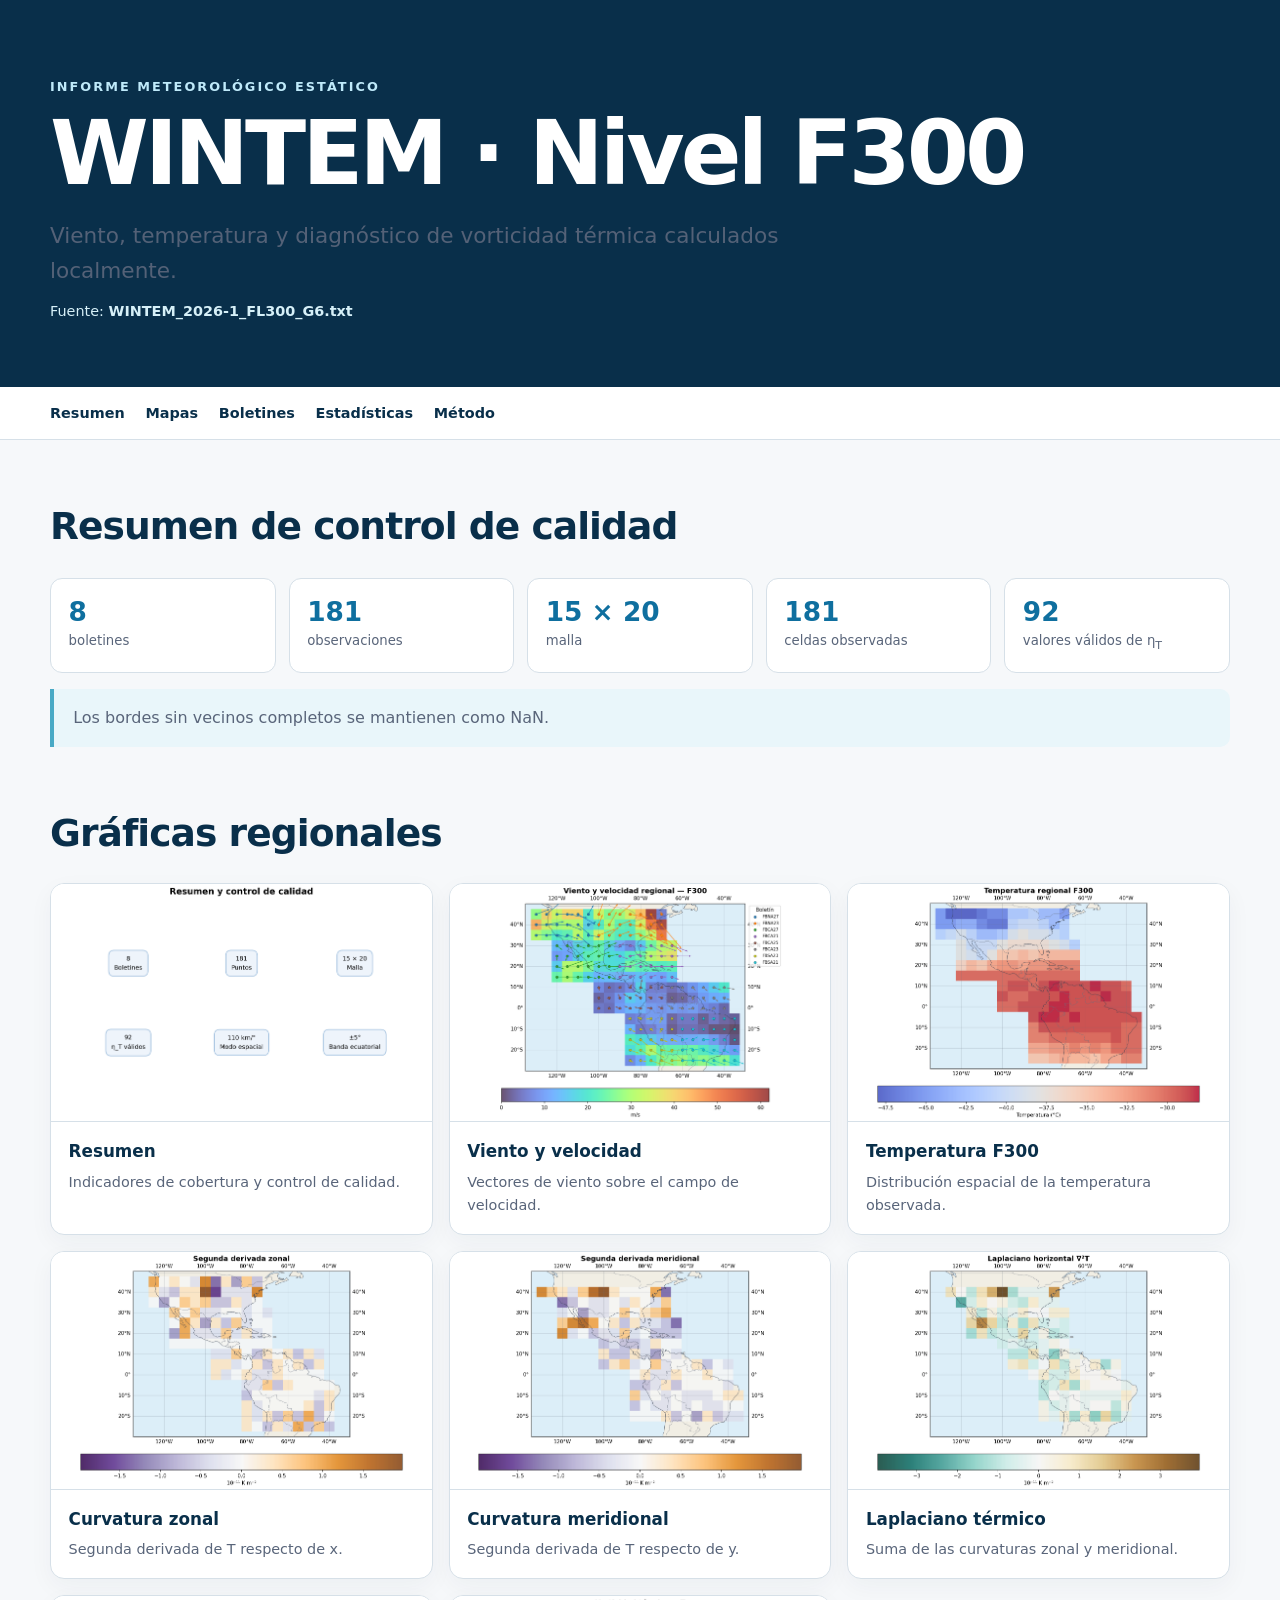
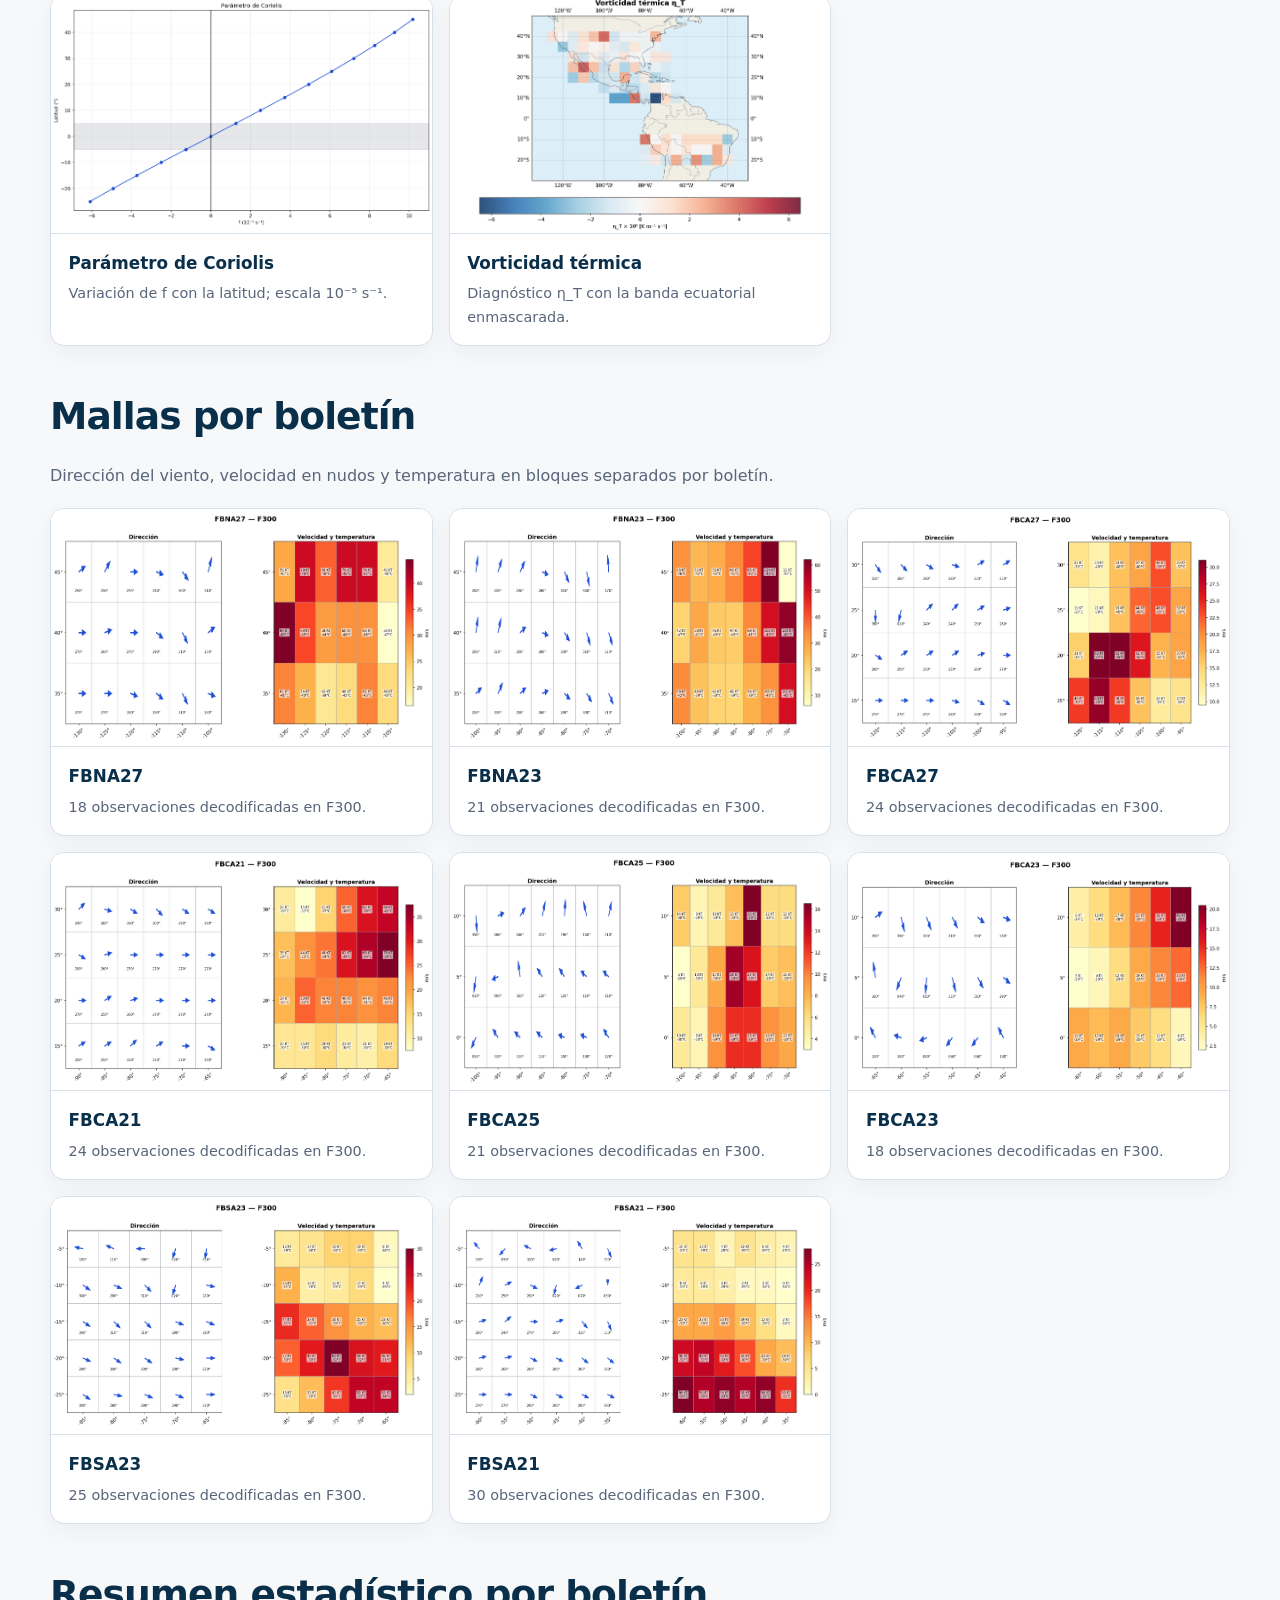
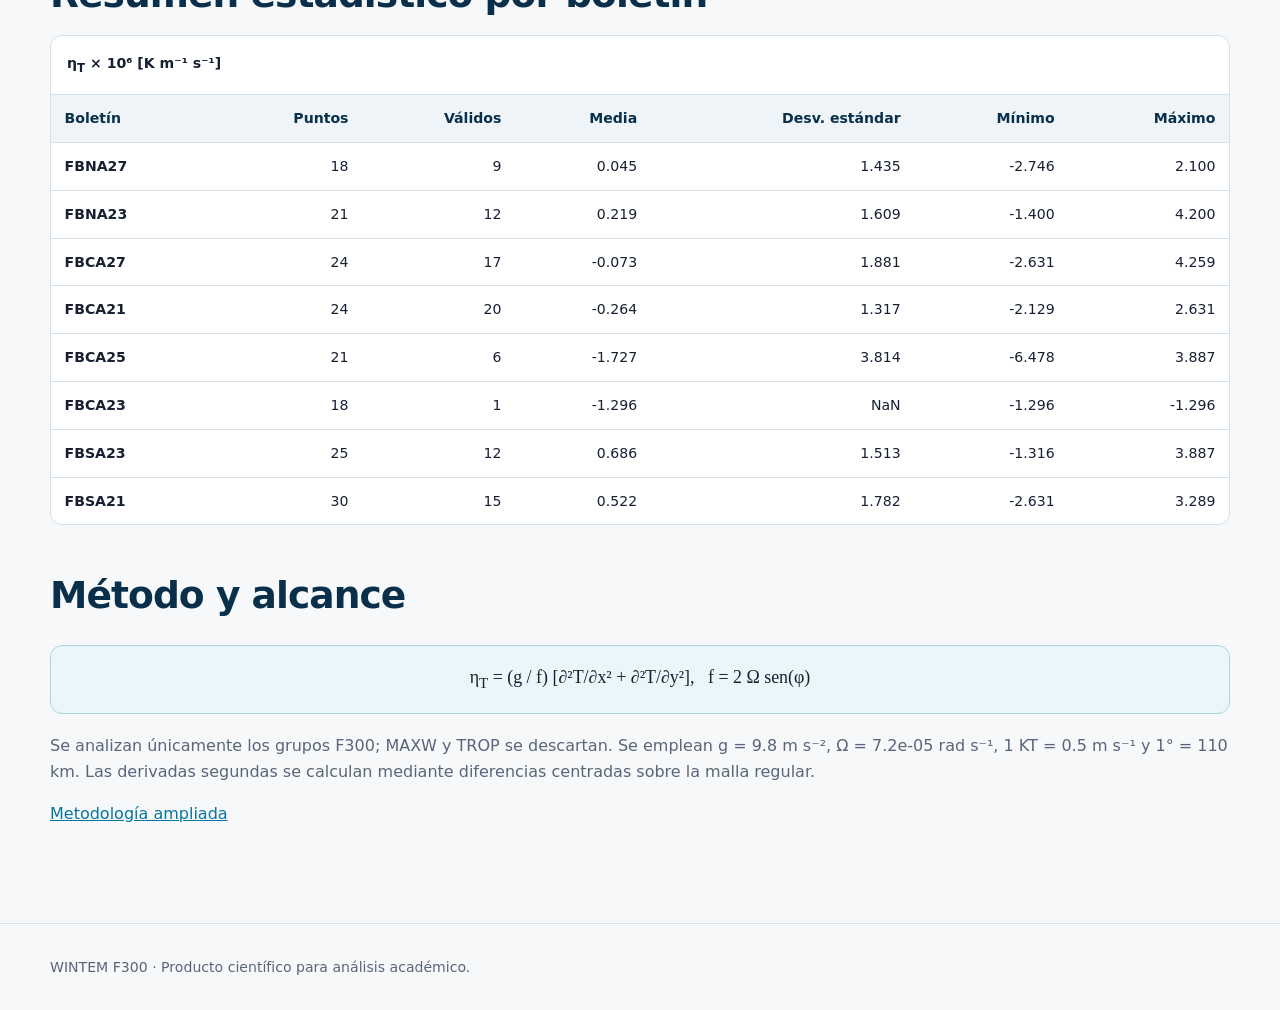
==== docs/index.html @ a00aebc2 "Update HTML structure for WINTEM F300 report" ====
<!doctype html>
<html lang="es">
<head>
  <meta charset="utf-8">
  <meta name="viewport" content="width=device-width, initial-scale=1">
  <meta name="description" content="Informe estático WINTEM F300 y vorticidad térmica.">
  <title>Informe WINTEM F300</title>
  <link rel="stylesheet" href="assets/style.css">
</head>
<body>
  <header class="hero"><div class="wrap">
    <p class="eyebrow">INFORME METEOROLÓGICO ESTÁTICO</p>
    <h1>WINTEM · Nivel F300</h1>
    <p class="lead">Viento, temperatura y diagnóstico de vorticidad térmica calculados localmente.</p>
    <p class="meta">Fuente: <strong>WINTEM_2026-1_FL300_G6.txt</strong></p>
  </div></header>

  <nav class="section-nav" aria-label="Secciones"><div class="wrap">
    <a href="#resumen">Resumen</a><a href="#productos">Mapas</a>
    <a href="#boletines">Boletines</a><a href="#estadisticas">Estadísticas</a>
    <a href="#metodo">Método</a>
  </div></nav>

  <main class="wrap">
    <section id="resumen">
      <h2>Resumen de control de calidad</h2>
      <div class="metrics">
        <article><strong>8</strong><span>boletines</span></article>
        <article><strong>181</strong><span>observaciones</span></article>
        <article><strong>15 × 20</strong><span>malla</span></article>
        <article><strong>181</strong><span>celdas observadas</span></article>
        <article><strong>92</strong><span>valores válidos de η<sub>T</sub></span></article>
      </div>
      <p class="note"> Los bordes sin
      vecinos completos se mantienen como NaN.</p>
    </section>

    

    <section id="productos">
      <h2>Gráficas regionales</h2>
      <div class="figure-grid"><article class='figure-card'><button class='image-button' type='button' data-lightbox-src='assets/figures/00_resumen.png' data-lightbox-alt='Resumen' aria-label='Ampliar Resumen'><img loading='lazy' src='assets/figures/00_resumen.png' alt='Resumen'></button><div><h3>Resumen</h3><p>Indicadores de cobertura y control de calidad.</p></div></article><article class='figure-card'><button class='image-button' type='button' data-lightbox-src='assets/figures/01_viento.png' data-lightbox-alt='Viento y velocidad' aria-label='Ampliar Viento y velocidad'><img loading='lazy' src='assets/figures/01_viento.png' alt='Viento y velocidad'></button><div><h3>Viento y velocidad</h3><p>Vectores de viento sobre el campo de velocidad.</p></div></article><article class='figure-card'><button class='image-button' type='button' data-lightbox-src='assets/figures/02_temperatura.png' data-lightbox-alt='Temperatura F300' aria-label='Ampliar Temperatura F300'><img loading='lazy' src='assets/figures/02_temperatura.png' alt='Temperatura F300'></button><div><h3>Temperatura F300</h3><p>Distribución espacial de la temperatura observada.</p></div></article><article class='figure-card'><button class='image-button' type='button' data-lightbox-src='assets/figures/03_derivada_zonal.png' data-lightbox-alt='Curvatura zonal' aria-label='Ampliar Curvatura zonal'><img loading='lazy' src='assets/figures/03_derivada_zonal.png' alt='Curvatura zonal'></button><div><h3>Curvatura zonal</h3><p>Segunda derivada de T respecto de x.</p></div></article><article class='figure-card'><button class='image-button' type='button' data-lightbox-src='assets/figures/04_derivada_meridional.png' data-lightbox-alt='Curvatura meridional' aria-label='Ampliar Curvatura meridional'><img loading='lazy' src='assets/figures/04_derivada_meridional.png' alt='Curvatura meridional'></button><div><h3>Curvatura meridional</h3><p>Segunda derivada de T respecto de y.</p></div></article><article class='figure-card'><button class='image-button' type='button' data-lightbox-src='assets/figures/05_laplaciano.png' data-lightbox-alt='Laplaciano térmico' aria-label='Ampliar Laplaciano térmico'><img loading='lazy' src='assets/figures/05_laplaciano.png' alt='Laplaciano térmico'></button><div><h3>Laplaciano térmico</h3><p>Suma de las curvaturas zonal y meridional.</p></div></article><article class='figure-card'><button class='image-button' type='button' data-lightbox-src='assets/figures/06_coriolis.png' data-lightbox-alt='Parámetro de Coriolis' aria-label='Ampliar Parámetro de Coriolis'><img loading='lazy' src='assets/figures/06_coriolis.png' alt='Parámetro de Coriolis'></button><div><h3>Parámetro de Coriolis</h3><p>Variación de f con la latitud; escala 10⁻⁵ s⁻¹.</p></div></article><article class='figure-card'><button class='image-button' type='button' data-lightbox-src='assets/figures/07_vorticidad_termica.png' data-lightbox-alt='Vorticidad térmica' aria-label='Ampliar Vorticidad térmica'><img loading='lazy' src='assets/figures/07_vorticidad_termica.png' alt='Vorticidad térmica'></button><div><h3>Vorticidad térmica</h3><p>Diagnóstico η_T con la banda ecuatorial enmascarada.</p></div></article></div>
    </section>

    <section id="boletines">
      <h2>Mallas por boletín</h2>
      <p>Dirección del viento, velocidad en nudos y temperatura en bloques separados por boletín.</p>
      <div class="figure-grid"><article class='figure-card'><button class='image-button' type='button' data-lightbox-src='assets/figures/boletin_01_fbna27.png' data-lightbox-alt='FBNA27' aria-label='Ampliar FBNA27'><img loading='lazy' src='assets/figures/boletin_01_fbna27.png' alt='FBNA27'></button><div><h3>FBNA27</h3><p>18 observaciones decodificadas en F300.</p></div></article><article class='figure-card'><button class='image-button' type='button' data-lightbox-src='assets/figures/boletin_02_fbna23.png' data-lightbox-alt='FBNA23' aria-label='Ampliar FBNA23'><img loading='lazy' src='assets/figures/boletin_02_fbna23.png' alt='FBNA23'></button><div><h3>FBNA23</h3><p>21 observaciones decodificadas en F300.</p></div></article><article class='figure-card'><button class='image-button' type='button' data-lightbox-src='assets/figures/boletin_03_fbca27.png' data-lightbox-alt='FBCA27' aria-label='Ampliar FBCA27'><img loading='lazy' src='assets/figures/boletin_03_fbca27.png' alt='FBCA27'></button><div><h3>FBCA27</h3><p>24 observaciones decodificadas en F300.</p></div></article><article class='figure-card'><button class='image-button' type='button' data-lightbox-src='assets/figures/boletin_04_fbca21.png' data-lightbox-alt='FBCA21' aria-label='Ampliar FBCA21'><img loading='lazy' src='assets/figures/boletin_04_fbca21.png' alt='FBCA21'></button><div><h3>FBCA21</h3><p>24 observaciones decodificadas en F300.</p></div></article><article class='figure-card'><button class='image-button' type='button' data-lightbox-src='assets/figures/boletin_05_fbca25.png' data-lightbox-alt='FBCA25' aria-label='Ampliar FBCA25'><img loading='lazy' src='assets/figures/boletin_05_fbca25.png' alt='FBCA25'></button><div><h3>FBCA25</h3><p>21 observaciones decodificadas en F300.</p></div></article><article class='figure-card'><button class='image-button' type='button' data-lightbox-src='assets/figures/boletin_06_fbca23.png' data-lightbox-alt='FBCA23' aria-label='Ampliar FBCA23'><img loading='lazy' src='assets/figures/boletin_06_fbca23.png' alt='FBCA23'></button><div><h3>FBCA23</h3><p>18 observaciones decodificadas en F300.</p></div></article><article class='figure-card'><button class='image-button' type='button' data-lightbox-src='assets/figures/boletin_07_fbsa23.png' data-lightbox-alt='FBSA23' aria-label='Ampliar FBSA23'><img loading='lazy' src='assets/figures/boletin_07_fbsa23.png' alt='FBSA23'></button><div><h3>FBSA23</h3><p>25 observaciones decodificadas en F300.</p></div></article><article class='figure-card'><button class='image-button' type='button' data-lightbox-src='assets/figures/boletin_08_fbsa21.png' data-lightbox-alt='FBSA21' aria-label='Ampliar FBSA21'><img loading='lazy' src='assets/figures/boletin_08_fbsa21.png' alt='FBSA21'></button><div><h3>FBSA21</h3><p>30 observaciones decodificadas en F300.</p></div></article></div>
    </section>

    <section id="estadisticas">
      <h2>Resumen estadístico por boletín</h2>
      <div class="table-wrap"><table>
        <caption>η<sub>T</sub> × 10⁶ [K m⁻¹ s⁻¹]</caption>
        <thead><tr><th>Boletín</th><th>Puntos</th><th>Válidos</th><th>Media</th><th>Desv. estándar</th><th>Mínimo</th><th>Máximo</th></tr></thead>
        <tbody><tr><th scope='row'>FBNA27</th><td>18</td><td>9</td><td>0.045</td><td>1.435</td><td>-2.746</td><td>2.100</td></tr>
<tr><th scope='row'>FBNA23</th><td>21</td><td>12</td><td>0.219</td><td>1.609</td><td>-1.400</td><td>4.200</td></tr>
<tr><th scope='row'>FBCA27</th><td>24</td><td>17</td><td>-0.073</td><td>1.881</td><td>-2.631</td><td>4.259</td></tr>
<tr><th scope='row'>FBCA21</th><td>24</td><td>20</td><td>-0.264</td><td>1.317</td><td>-2.129</td><td>2.631</td></tr>
<tr><th scope='row'>FBCA25</th><td>21</td><td>6</td><td>-1.727</td><td>3.814</td><td>-6.478</td><td>3.887</td></tr>
<tr><th scope='row'>FBCA23</th><td>18</td><td>1</td><td>-1.296</td><td>NaN</td><td>-1.296</td><td>-1.296</td></tr>
<tr><th scope='row'>FBSA23</th><td>25</td><td>12</td><td>0.686</td><td>1.513</td><td>-1.316</td><td>3.887</td></tr>
<tr><th scope='row'>FBSA21</th><td>30</td><td>15</td><td>0.522</td><td>1.782</td><td>-2.631</td><td>3.289</td></tr></tbody>
      </table></div>
    </section>

    <section id="metodo">
      <h2>Método y alcance</h2>
      <div class="formula">η<sub>T</sub> = (g / f) [∂²T/∂x² + ∂²T/∂y²], &nbsp; f = 2 Ω sen(φ)</div>
      <p>Se analizan únicamente los grupos F300; MAXW y TROP se descartan. Se emplean
      g = 9.8 m s⁻², Ω = 7.2e-05 rad s⁻¹,
      1 KT = 0.5 m s⁻¹ y 1° = 110 km. Las derivadas segundas
      se calculan mediante diferencias centradas sobre la malla regular.</p>
      <p><a href="methodology.html">Metodología ampliada</a></p>
    </section>
  </main>
  <footer><div class="wrap">WINTEM F300 · Producto científico para análisis académico. </div></footer>
  <div class="lightbox" id="image-lightbox" role="dialog" aria-modal="true" aria-label="Vista ampliada" hidden>
    <button class="lightbox-close" type="button" aria-label="Cerrar vista ampliada">×</button>
    <img src="" alt="">
  </div>
  <script src="assets/lightbox.js"></script>
</body>
</html>
---- docs/assets/style.css ----
:root {
  color-scheme: light;
  --ink: #172033;
  --muted: #59657a;
  --navy: #092f4a;
  --blue: #0f6f9f;
  --cyan: #48a9c5;
  --line: #d6e0e8;
  --paper: #f6f8fa;
  --white: #ffffff;
}
* { box-sizing: border-box; }
html { scroll-behavior: smooth; }
body {
  margin: 0;
  color: var(--ink);
  background: var(--paper);
  font-family: Inter, ui-sans-serif, system-ui, -apple-system, "Segoe UI", sans-serif;
  line-height: 1.62;
}
.wrap { width: min(1180px, calc(100% - 2.4rem)); margin-inline: auto; }
.hero {
  padding: 4.8rem 0 4rem;
  color: white;
  background: var(--navy);
}
.eyebrow { margin: 0 0 .8rem; color: #bfeafa; font-size: .8rem; font-weight: 800; letter-spacing: .16em; }
h1 { margin: 0; font-size: clamp(2.6rem, 7vw, 5.7rem); line-height: .98; letter-spacing: -.045em; }
.lead { max-width: 760px; margin: 1.3rem 0 .7rem; font-size: clamp(1.05rem, 2vw, 1.35rem); opacity: .94; }
.meta { margin: 0; color: #d6f0f8; font-size: .9rem; }
.section-nav { position: sticky; top: 0; z-index: 10; border-bottom: 1px solid var(--line); background: #ffffffee; backdrop-filter: blur(12px); }
.section-nav .wrap { display: flex; gap: 1.3rem; overflow-x: auto; }
.section-nav a { padding: .9rem 0; color: var(--navy); font-size: .9rem; font-weight: 700; text-decoration: none; white-space: nowrap; }
main { padding: 1rem 0 5rem; }
section { padding-top: 2.5rem; }
h2 { margin: 0 0 .65rem; color: var(--navy); font-size: clamp(1.65rem, 3vw, 2.35rem); letter-spacing: -.025em; }
h3 { margin: 0; color: var(--navy); font-size: 1.05rem; }
p { color: var(--muted); }
.metrics { display: grid; grid-template-columns: repeat(auto-fit, minmax(150px, 1fr)); gap: .8rem; margin-top: 1.3rem; }
.metrics article { padding: 1.1rem; border: 1px solid var(--line); border-radius: 12px; background: white; }
.metrics strong { display: block; color: var(--blue); font-size: 1.65rem; line-height: 1.15; }
.metrics span { color: var(--muted); font-size: .83rem; }
.note, .notice { padding: 1rem 1.2rem; border-left: 4px solid var(--cyan); border-radius: 0 10px 10px 0; background: #e9f6fa; }
.figure-grid { display: grid; grid-template-columns: repeat(auto-fit, minmax(min(100%, 340px), 1fr)); gap: 1rem; margin-top: 1.2rem; }
.figure-card { overflow: hidden; border: 1px solid var(--line); border-radius: 14px; background: white; box-shadow: 0 8px 25px #18354a0b; }
.image-button { display: block; width: 100%; padding: 0; border: 0; background: white; cursor: zoom-in; }
.figure-card img { display: block; width: 100%; aspect-ratio: 16 / 10; object-fit: contain; background: white; border-bottom: 1px solid var(--line); }
.figure-card div { padding: 1rem 1.1rem; }
.figure-card p { margin: .35rem 0 0; font-size: .9rem; }
.downloads { display: grid; grid-template-columns: repeat(auto-fit, minmax(270px, 1fr)); gap: .9rem; margin: 1rem 0 1.5rem; }
.downloads a { padding: 1.15rem; border: 1px solid #aad4e3; border-radius: 12px; color: var(--navy); background: #eaf7fb; text-decoration: none; }
.downloads strong, .downloads span { display: block; }
.downloads span { margin-top: .3rem; color: var(--muted); font-size: .88rem; }
.table-wrap { overflow-x: auto; border: 1px solid var(--line); border-radius: 12px; background: white; }
table { width: 100%; border-collapse: collapse; font-size: .88rem; }
caption { padding: 1rem; font-weight: 700; text-align: left; }
th, td { padding: .75rem .85rem; border-top: 1px solid var(--line); text-align: right; white-space: nowrap; }
th:first-child { text-align: left; }
thead th { color: var(--navy); background: #eef4f7; }
.formula { margin: 1.2rem 0; padding: 1.3rem; overflow-x: auto; border: 1px solid #add3e0; border-radius: 12px; background: #eaf6fa; font: 1.12rem Georgia, serif; text-align: center; }
code { padding: .1rem .3rem; border-radius: 4px; background: #e8edf1; }
a { color: #08759f; }
footer { padding: 2rem 0; border-top: 1px solid var(--line); color: var(--muted); font-size: .88rem; }
.lightbox[hidden] { display: none; }
.lightbox {
  position: fixed;
  inset: 0;
  z-index: 100;
  display: grid;
  place-items: center;
  padding: 2rem;
  background: rgb(3 12 22 / 92%);
  cursor: zoom-out;
}
.lightbox img {
  display: block;
  width: auto;
  height: auto;
  max-width: min(96vw, 1900px);
  max-height: 92vh;
  object-fit: contain;
  background: white;
  box-shadow: 0 20px 70px rgb(0 0 0 / 55%);
  cursor: default;
}
.lightbox-close {
  position: fixed;
  top: .8rem;
  right: 1rem;
  z-index: 101;
  width: 2.8rem;
  height: 2.8rem;
  border: 1px solid rgb(255 255 255 / 45%);
  border-radius: 50%;
  color: white;
  background: rgb(0 0 0 / 45%);
  font: 2rem/1 sans-serif;
  cursor: pointer;
}
body.lightbox-open { overflow: hidden; }
@media (max-width: 620px) {
  .hero { padding: 3.4rem 0 3rem; }
  .wrap { width: min(100% - 1.4rem, 1180px); }
  .section-nav .wrap { gap: 1rem; }
}
@media print {
  .section-nav { display: none; }
  .hero { padding: 2rem 0; background: var(--navy); }
  .figure-card { break-inside: avoid; box-shadow: none; }
  .lightbox { display: none !important; }
}
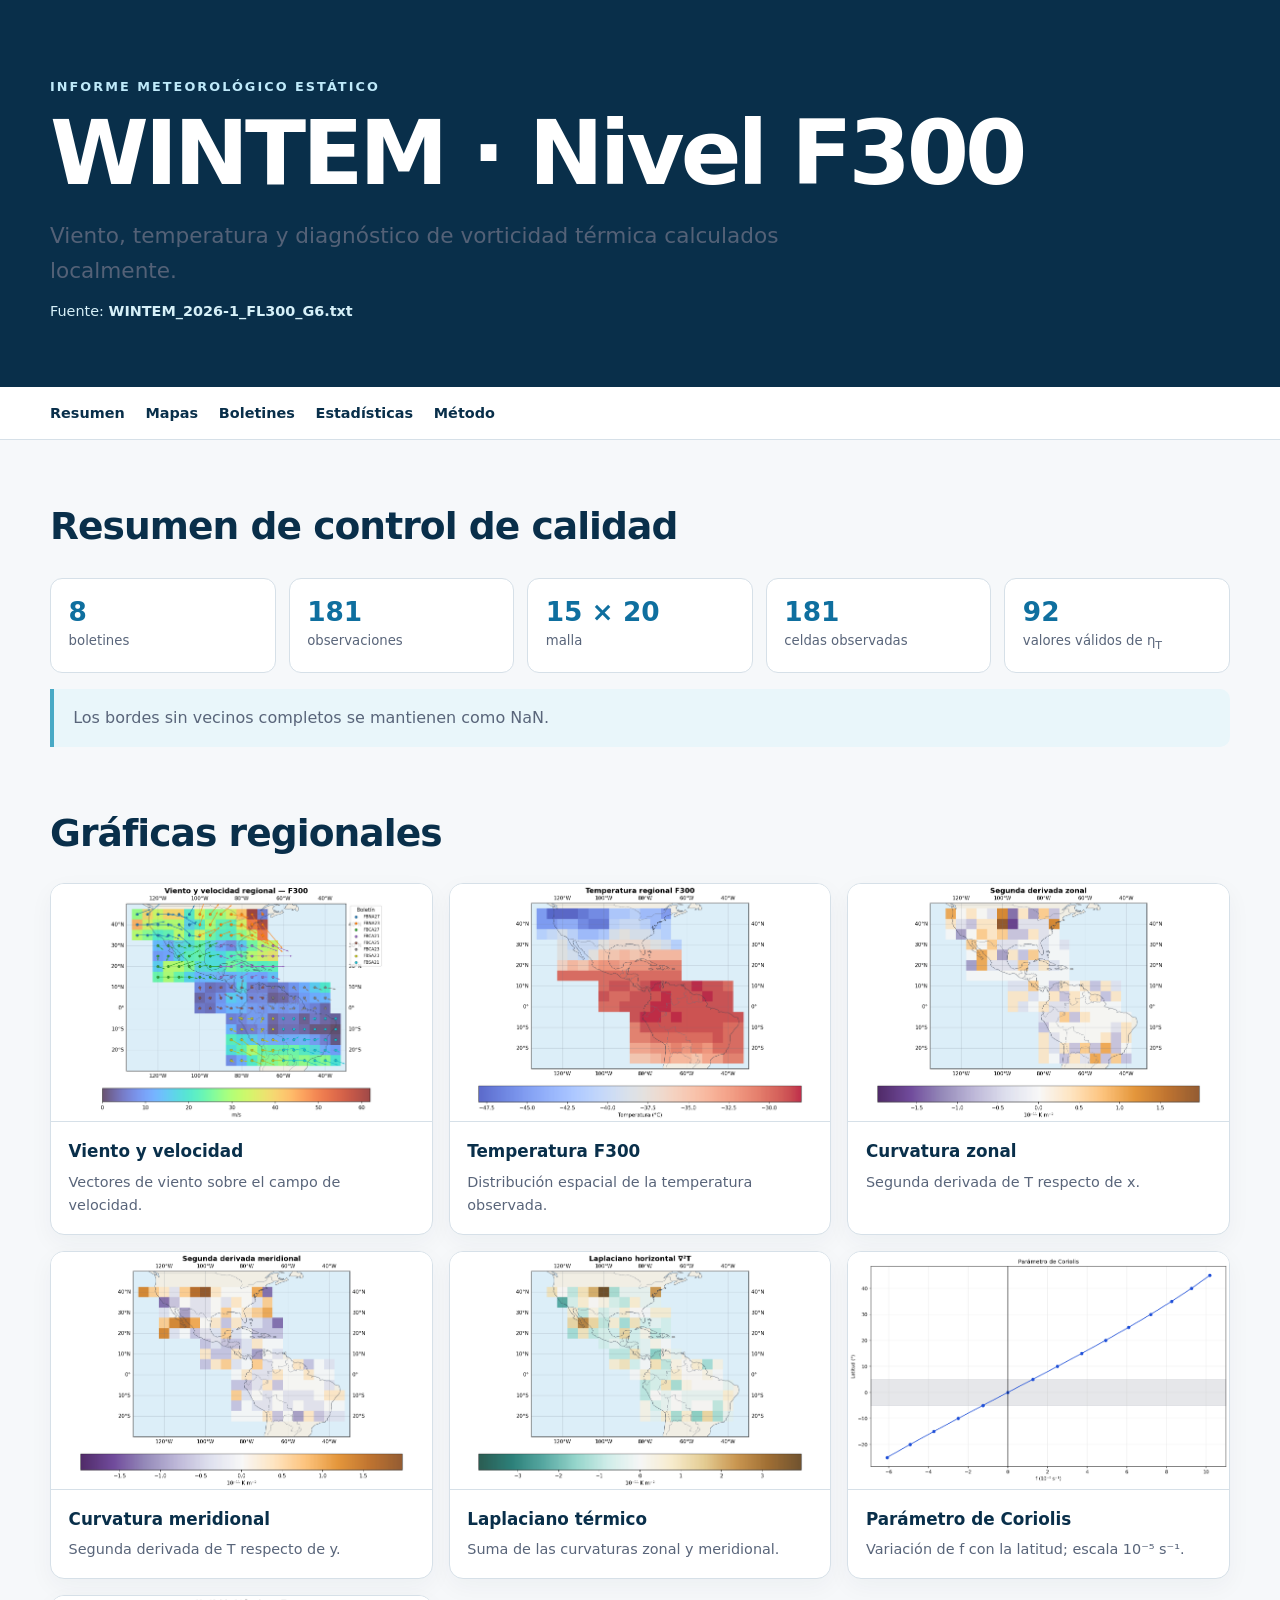
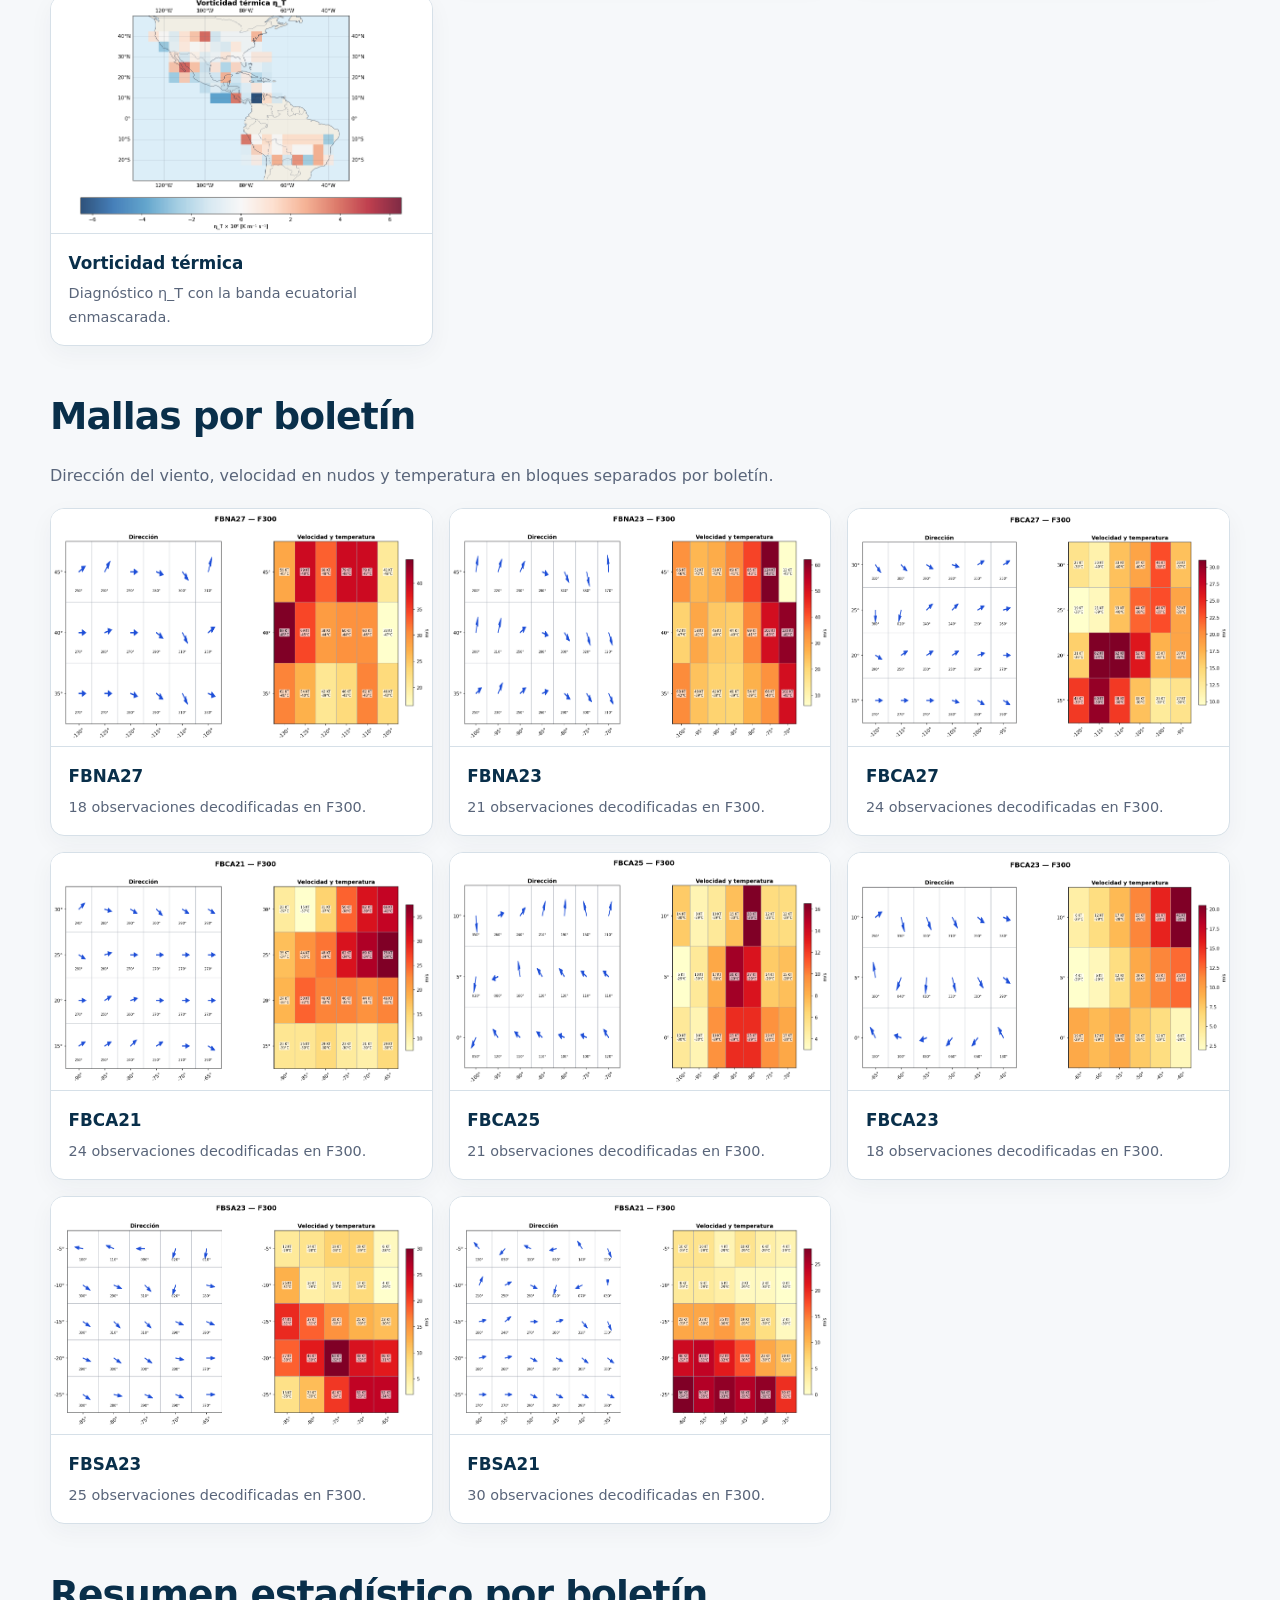
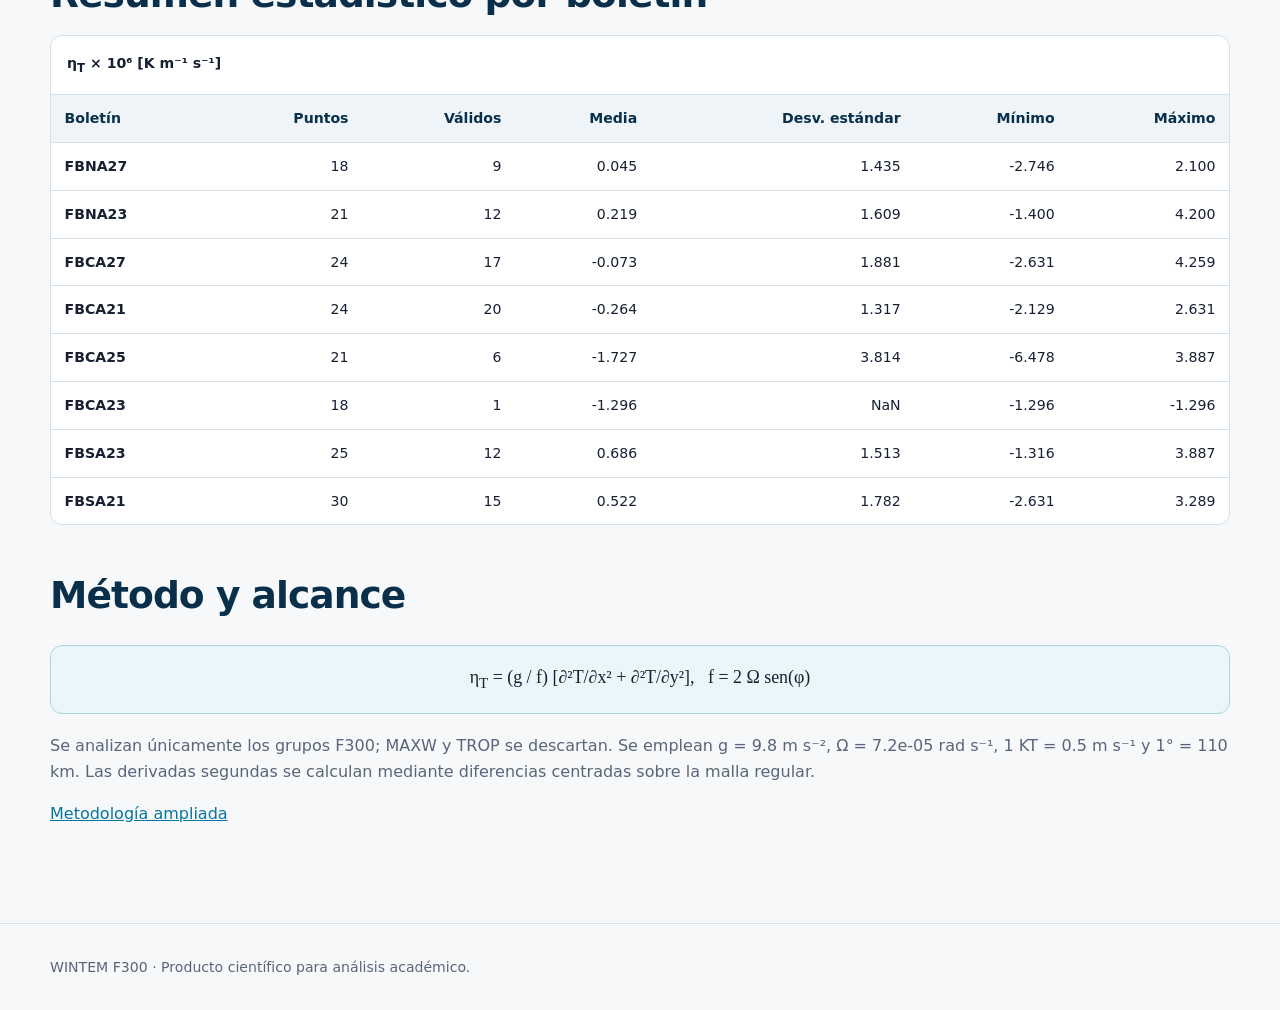
==== commit 5703d26e: "Update index.html with new content" ====
--- a/docs/index.html
+++ b/docs/index.html
@@ -39,7 +39,15 @@
 
     <section id="productos">
       <h2>Gráficas regionales</h2>
-      <div class="figure-grid"><article class='figure-card'><button class='image-button' type='button' data-lightbox-src='assets/figures/00_resumen.png' data-lightbox-alt='Resumen' aria-label='Ampliar Resumen'><img loading='lazy' src='assets/figures/00_resumen.png' alt='Resumen'></button><div><h3>Resumen</h3><p>Indicadores de cobertura y control de calidad.</p></div></article><article class='figure-card'><button class='image-button' type='button' data-lightbox-src='assets/figures/01_viento.png' data-lightbox-alt='Viento y velocidad' aria-label='Ampliar Viento y velocidad'><img loading='lazy' src='assets/figures/01_viento.png' alt='Viento y velocidad'></button><div><h3>Viento y velocidad</h3><p>Vectores de viento sobre el campo de velocidad.</p></div></article><article class='figure-card'><button class='image-button' type='button' data-lightbox-src='assets/figures/02_temperatura.png' data-lightbox-alt='Temperatura F300' aria-label='Ampliar Temperatura F300'><img loading='lazy' src='assets/figures/02_temperatura.png' alt='Temperatura F300'></button><div><h3>Temperatura F300</h3><p>Distribución espacial de la temperatura observada.</p></div></article><article class='figure-card'><button class='image-button' type='button' data-lightbox-src='assets/figures/03_derivada_zonal.png' data-lightbox-alt='Curvatura zonal' aria-label='Ampliar Curvatura zonal'><img loading='lazy' src='assets/figures/03_derivada_zonal.png' alt='Curvatura zonal'></button><div><h3>Curvatura zonal</h3><p>Segunda derivada de T respecto de x.</p></div></article><article class='figure-card'><button class='image-button' type='button' data-lightbox-src='assets/figures/04_derivada_meridional.png' data-lightbox-alt='Curvatura meridional' aria-label='Ampliar Curvatura meridional'><img loading='lazy' src='assets/figures/04_derivada_meridional.png' alt='Curvatura meridional'></button><div><h3>Curvatura meridional</h3><p>Segunda derivada de T respecto de y.</p></div></article><article class='figure-card'><button class='image-button' type='button' data-lightbox-src='assets/figures/05_laplaciano.png' data-lightbox-alt='Laplaciano térmico' aria-label='Ampliar Laplaciano térmico'><img loading='lazy' src='assets/figures/05_laplaciano.png' alt='Laplaciano térmico'></button><div><h3>Laplaciano térmico</h3><p>Suma de las curvaturas zonal y meridional.</p></div></article><article class='figure-card'><button class='image-button' type='button' data-lightbox-src='assets/figures/06_coriolis.png' data-lightbox-alt='Parámetro de Coriolis' aria-label='Ampliar Parámetro de Coriolis'><img loading='lazy' src='assets/figures/06_coriolis.png' alt='Parámetro de Coriolis'></button><div><h3>Parámetro de Coriolis</h3><p>Variación de f con la latitud; escala 10⁻⁵ s⁻¹.</p></div></article><article class='figure-card'><button class='image-button' type='button' data-lightbox-src='assets/figures/07_vorticidad_termica.png' data-lightbox-alt='Vorticidad térmica' aria-label='Ampliar Vorticidad térmica'><img loading='lazy' src='assets/figures/07_vorticidad_termica.png' alt='Vorticidad térmica'></button><div><h3>Vorticidad térmica</h3><p>Diagnóstico η_T con la banda ecuatorial enmascarada.</p></div></article></div>
+      <div class="figure-grid">
+        <article class='figure-card'>
+            <button class='image-button' type='button' data-lightbox-src='assets/figures/01_viento.png' data-lightbox-alt='Viento y velocidad' aria-label='Ampliar Viento y velocidad'>
+              <img loading='lazy' src='assets/figures/01_viento.png' alt='Viento y velocidad'>
+            </button>
+            <div>
+              <h3>Viento y velocidad</h3>
+              <p>Vectores de viento sobre el campo de velocidad.</p>
+            </div></article><article class='figure-card'><button class='image-button' type='button' data-lightbox-src='assets/figures/02_temperatura.png' data-lightbox-alt='Temperatura F300' aria-label='Ampliar Temperatura F300'><img loading='lazy' src='assets/figures/02_temperatura.png' alt='Temperatura F300'></button><div><h3>Temperatura F300</h3><p>Distribución espacial de la temperatura observada.</p></div></article><article class='figure-card'><button class='image-button' type='button' data-lightbox-src='assets/figures/03_derivada_zonal.png' data-lightbox-alt='Curvatura zonal' aria-label='Ampliar Curvatura zonal'><img loading='lazy' src='assets/figures/03_derivada_zonal.png' alt='Curvatura zonal'></button><div><h3>Curvatura zonal</h3><p>Segunda derivada de T respecto de x.</p></div></article><article class='figure-card'><button class='image-button' type='button' data-lightbox-src='assets/figures/04_derivada_meridional.png' data-lightbox-alt='Curvatura meridional' aria-label='Ampliar Curvatura meridional'><img loading='lazy' src='assets/figures/04_derivada_meridional.png' alt='Curvatura meridional'></button><div><h3>Curvatura meridional</h3><p>Segunda derivada de T respecto de y.</p></div></article><article class='figure-card'><button class='image-button' type='button' data-lightbox-src='assets/figures/05_laplaciano.png' data-lightbox-alt='Laplaciano térmico' aria-label='Ampliar Laplaciano térmico'><img loading='lazy' src='assets/figures/05_laplaciano.png' alt='Laplaciano térmico'></button><div><h3>Laplaciano térmico</h3><p>Suma de las curvaturas zonal y meridional.</p></div></article><article class='figure-card'><button class='image-button' type='button' data-lightbox-src='assets/figures/06_coriolis.png' data-lightbox-alt='Parámetro de Coriolis' aria-label='Ampliar Parámetro de Coriolis'><img loading='lazy' src='assets/figures/06_coriolis.png' alt='Parámetro de Coriolis'></button><div><h3>Parámetro de Coriolis</h3><p>Variación de f con la latitud; escala 10⁻⁵ s⁻¹.</p></div></article><article class='figure-card'><button class='image-button' type='button' data-lightbox-src='assets/figures/07_vorticidad_termica.png' data-lightbox-alt='Vorticidad térmica' aria-label='Ampliar Vorticidad térmica'><img loading='lazy' src='assets/figures/07_vorticidad_termica.png' alt='Vorticidad térmica'></button><div><h3>Vorticidad térmica</h3><p>Diagnóstico η_T con la banda ecuatorial enmascarada.</p></div></article></div>
     </section>
 
     <section id="boletines">
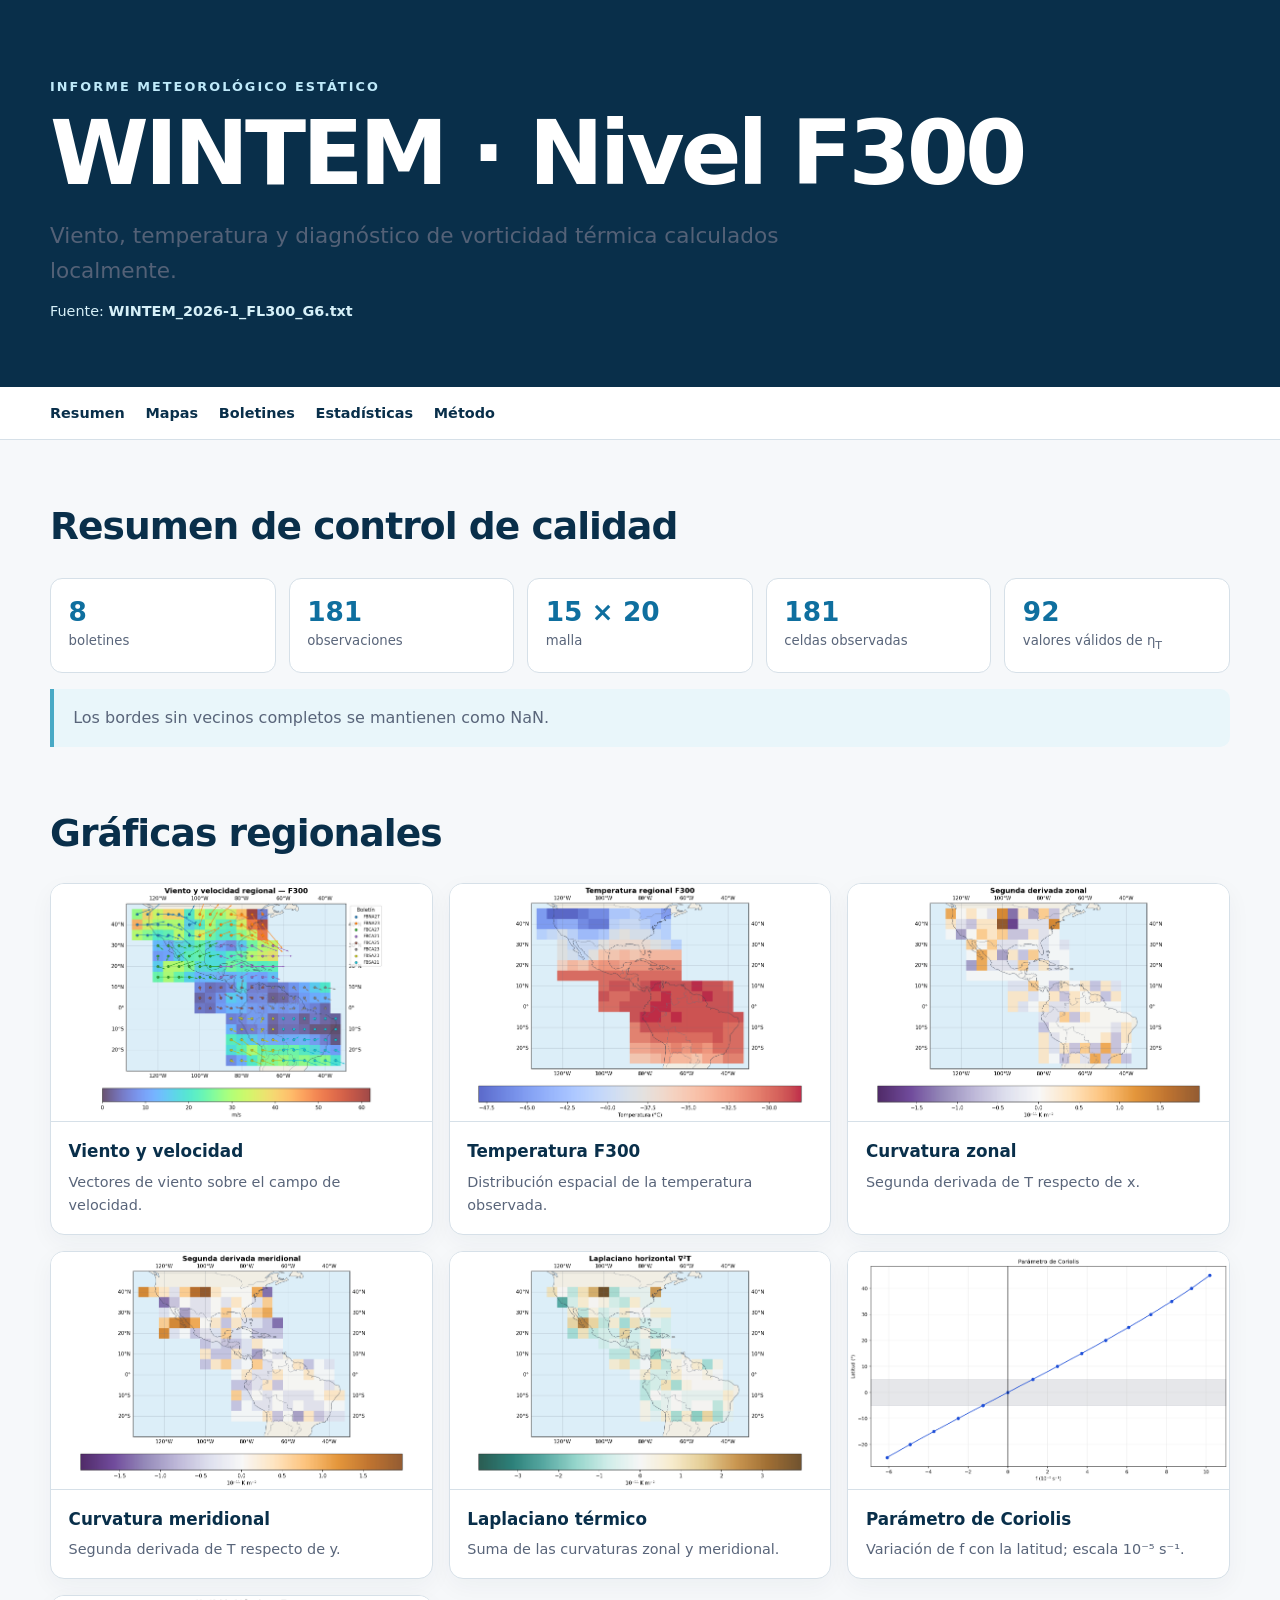
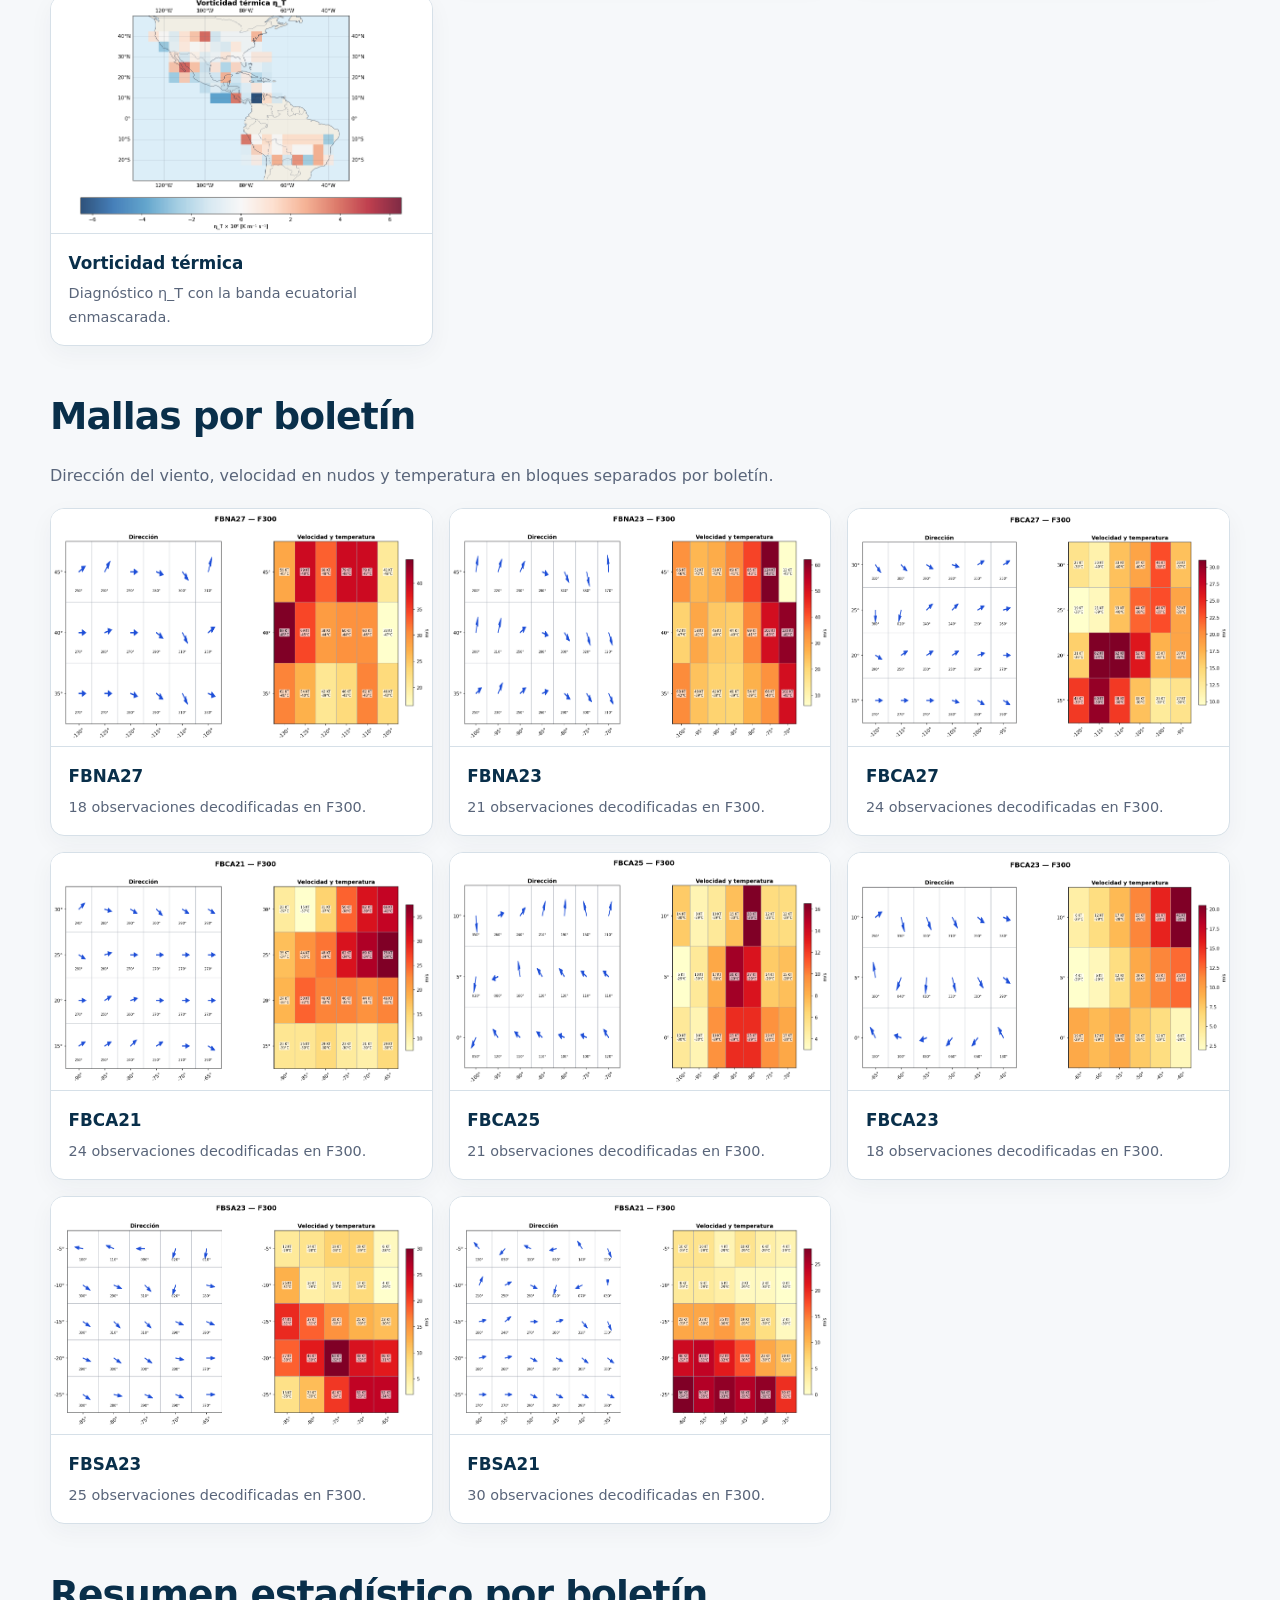
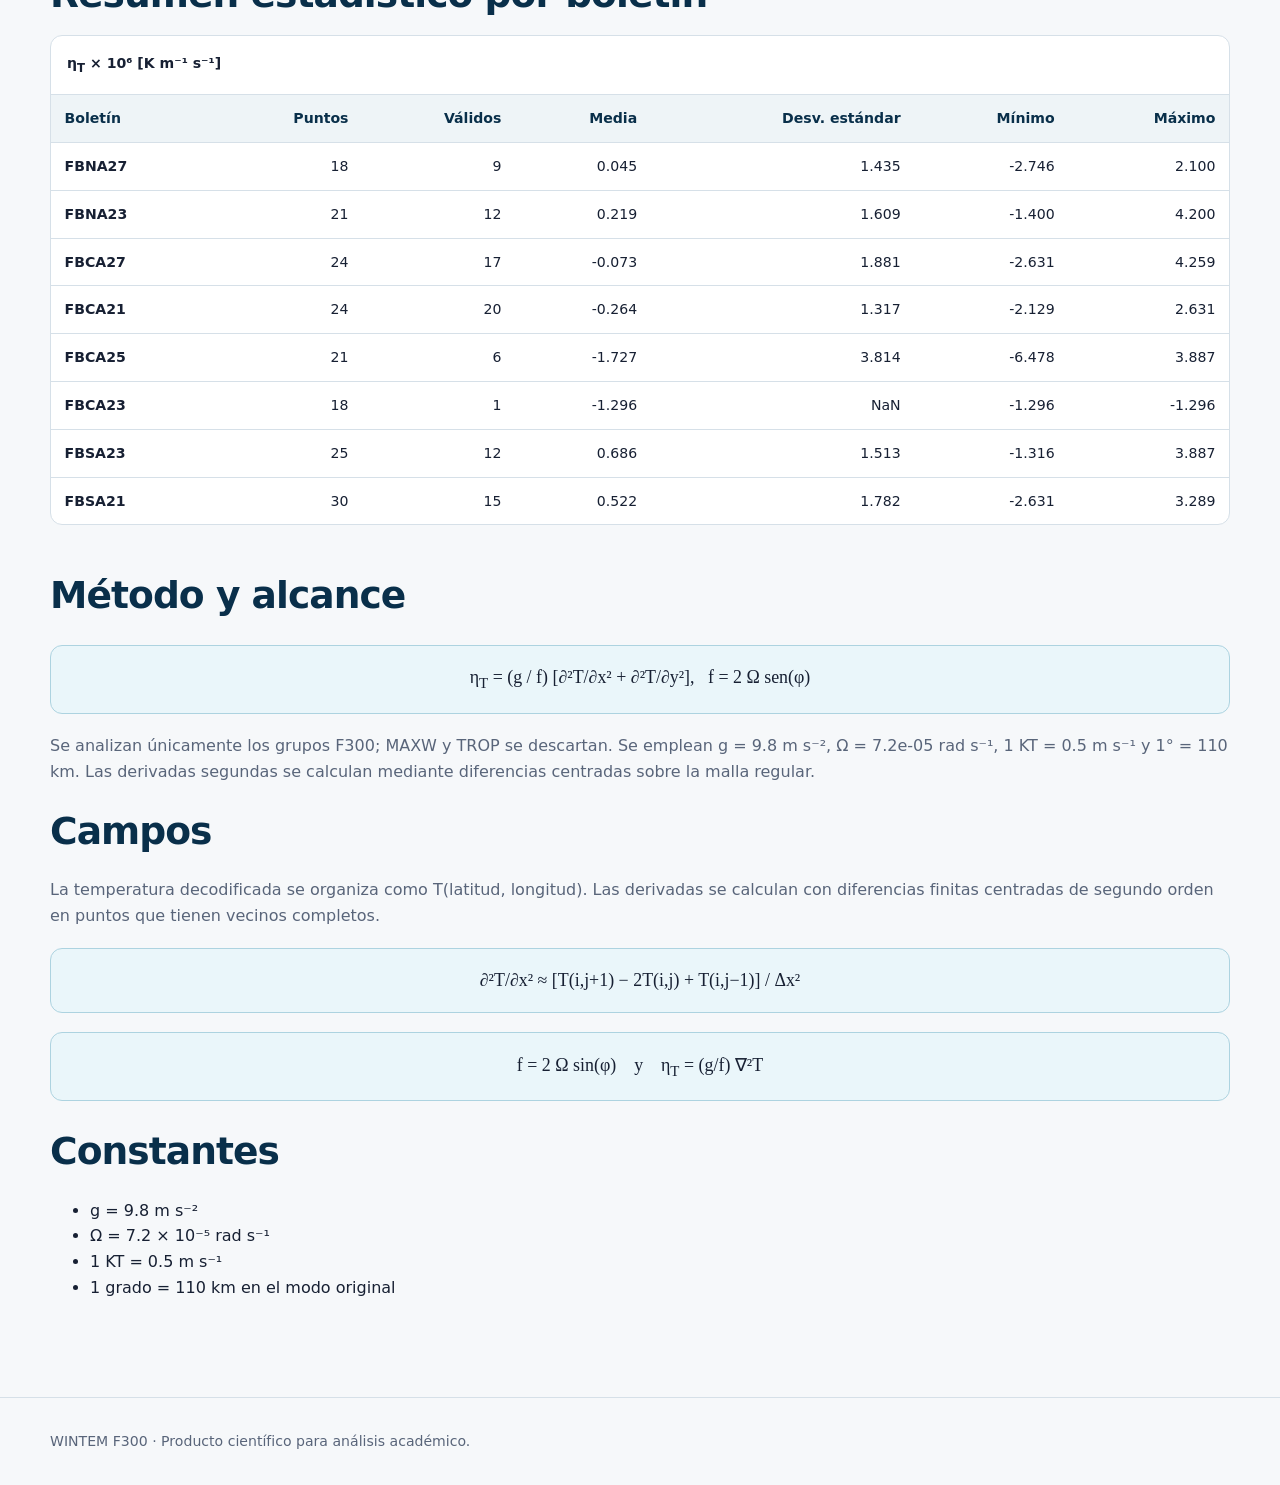
==== commit f2f732ce: "Revise index.html for WINTEM F300 report Updated the HTML structure and content for the WINTEM F300 " ====
--- a/docs/index.html
+++ b/docs/index.html
@@ -79,7 +79,11 @@
       g = 9.8 m s⁻², Ω = 7.2e-05 rad s⁻¹,
       1 KT = 0.5 m s⁻¹ y 1° = 110 km. Las derivadas segundas
       se calculan mediante diferencias centradas sobre la malla regular.</p>
-      <p><a href="methodology.html">Metodología ampliada</a></p>
+      <h2>Campos</h2>
+      <p>La temperatura decodificada se organiza como T(latitud, longitud). Las derivadas se calculan con diferencias finitas centradas de segundo orden en puntos que tienen vecinos completos.</p>
+      <div class="formula">∂²T/∂x² ≈ [T(i,j+1) − 2T(i,j) + T(i,j−1)] / Δx²</div>
+      <div class="formula">f = 2 Ω sin(φ) &nbsp;&nbsp; y &nbsp;&nbsp; η<sub>T</sub> = (g/f) ∇²T</div>
+      <h2>Constantes</h2><ul><li>g = 9.8 m s⁻²</li><li>Ω = 7.2 × 10⁻⁵ rad s⁻¹</li><li>1 KT = 0.5 m s⁻¹</li><li>1 grado = 110 km en el modo original</li></ul>
     </section>
   </main>
   <footer><div class="wrap">WINTEM F300 · Producto científico para análisis académico. </div></footer>
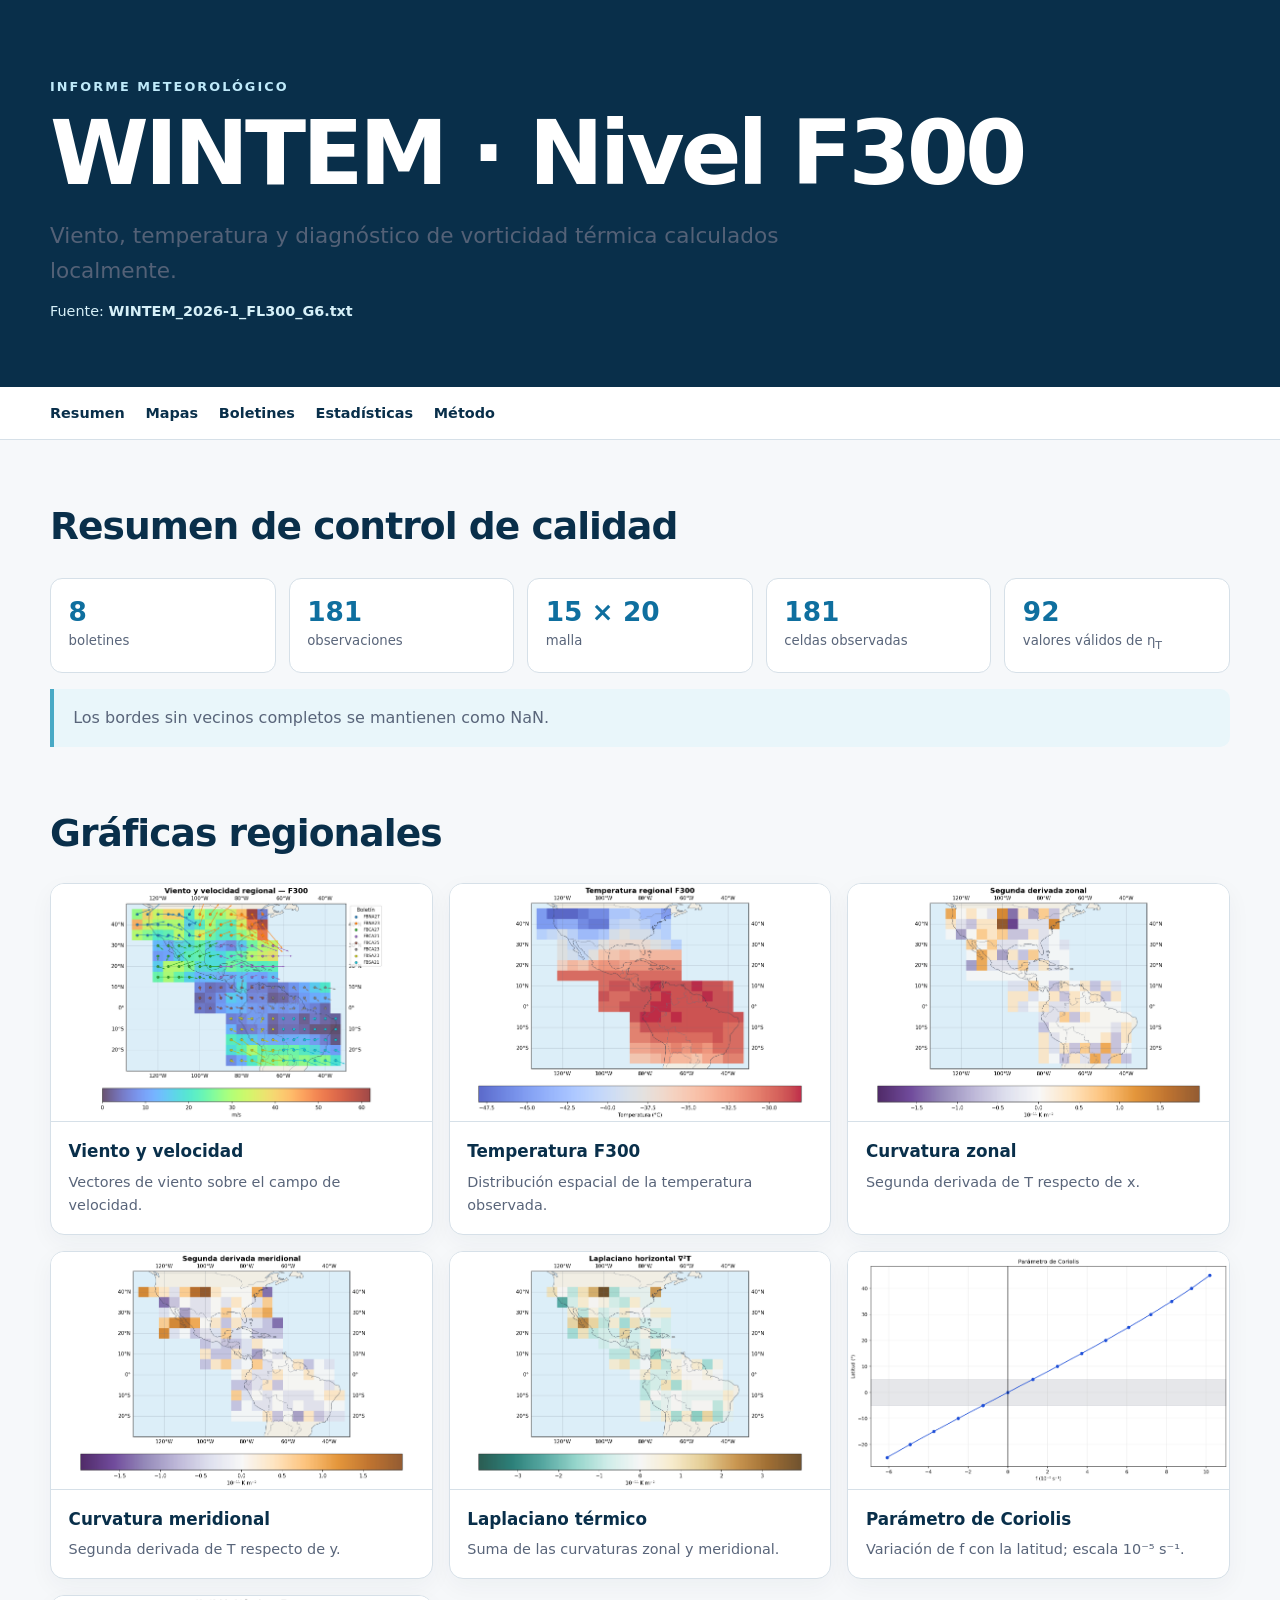
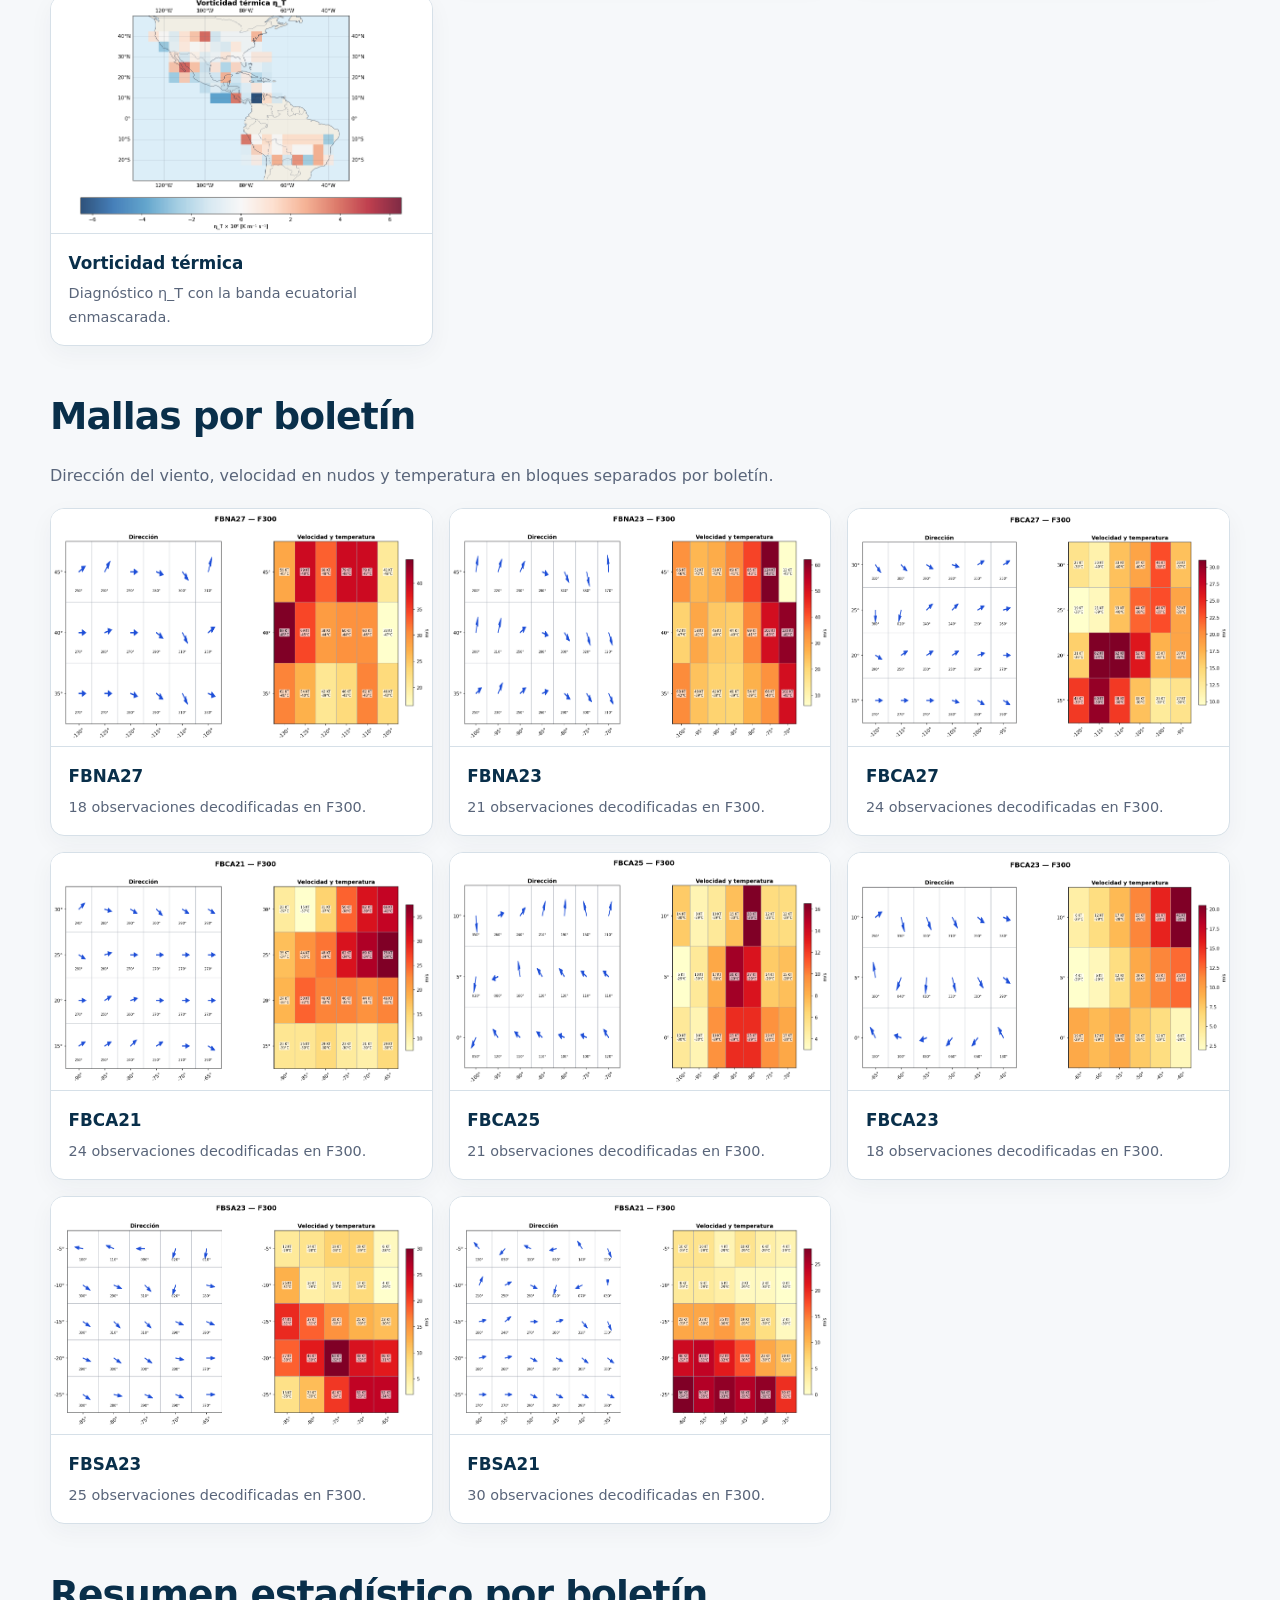
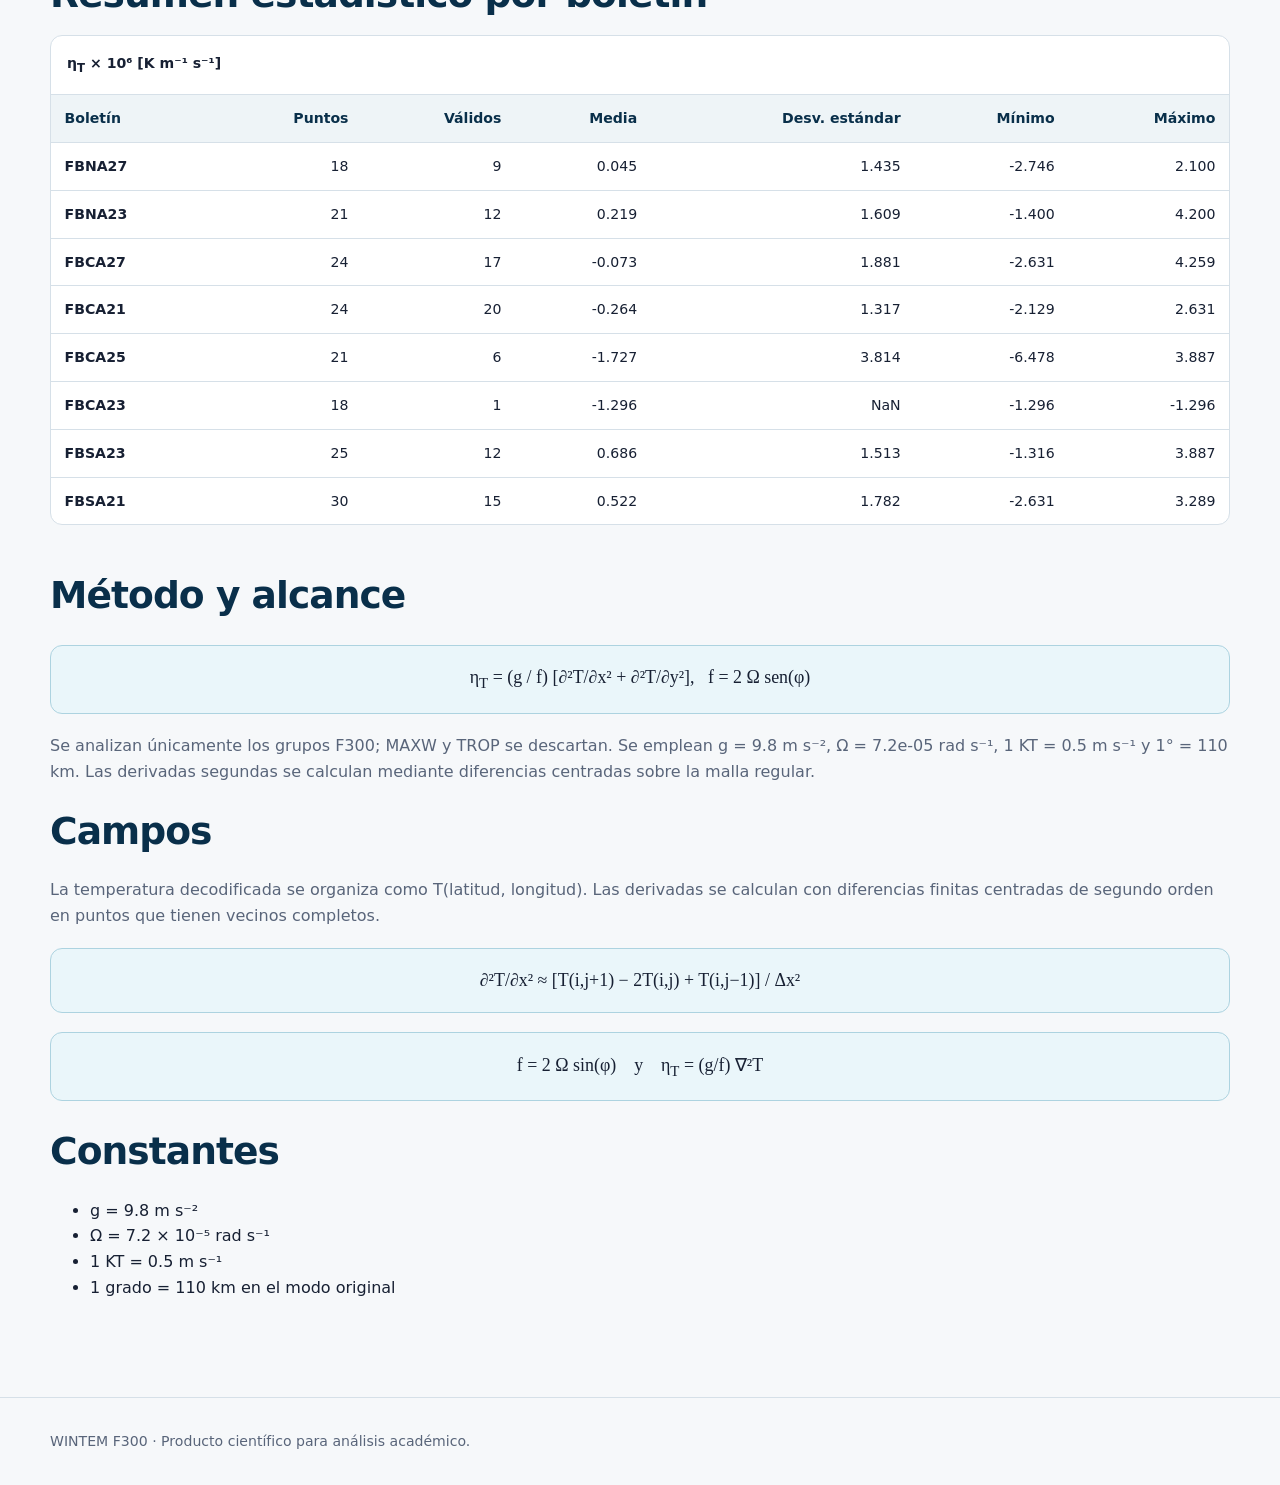
==== commit bbb5a2da: "Update index.html" ====
--- a/docs/index.html
+++ b/docs/index.html
@@ -3,13 +3,13 @@
 <head>
   <meta charset="utf-8">
   <meta name="viewport" content="width=device-width, initial-scale=1">
-  <meta name="description" content="Informe estático WINTEM F300 y vorticidad térmica.">
+  <meta name="description" content="Informe WINTEM F300 y vorticidad térmica.">
   <title>Informe WINTEM F300</title>
   <link rel="stylesheet" href="assets/style.css">
 </head>
 <body>
   <header class="hero"><div class="wrap">
-    <p class="eyebrow">INFORME METEOROLÓGICO ESTÁTICO</p>
+    <p class="eyebrow">INFORME METEOROLÓGICO</p>
     <h1>WINTEM · Nivel F300</h1>
     <p class="lead">Viento, temperatura y diagnóstico de vorticidad térmica calculados localmente.</p>
     <p class="meta">Fuente: <strong>WINTEM_2026-1_FL300_G6.txt</strong></p>
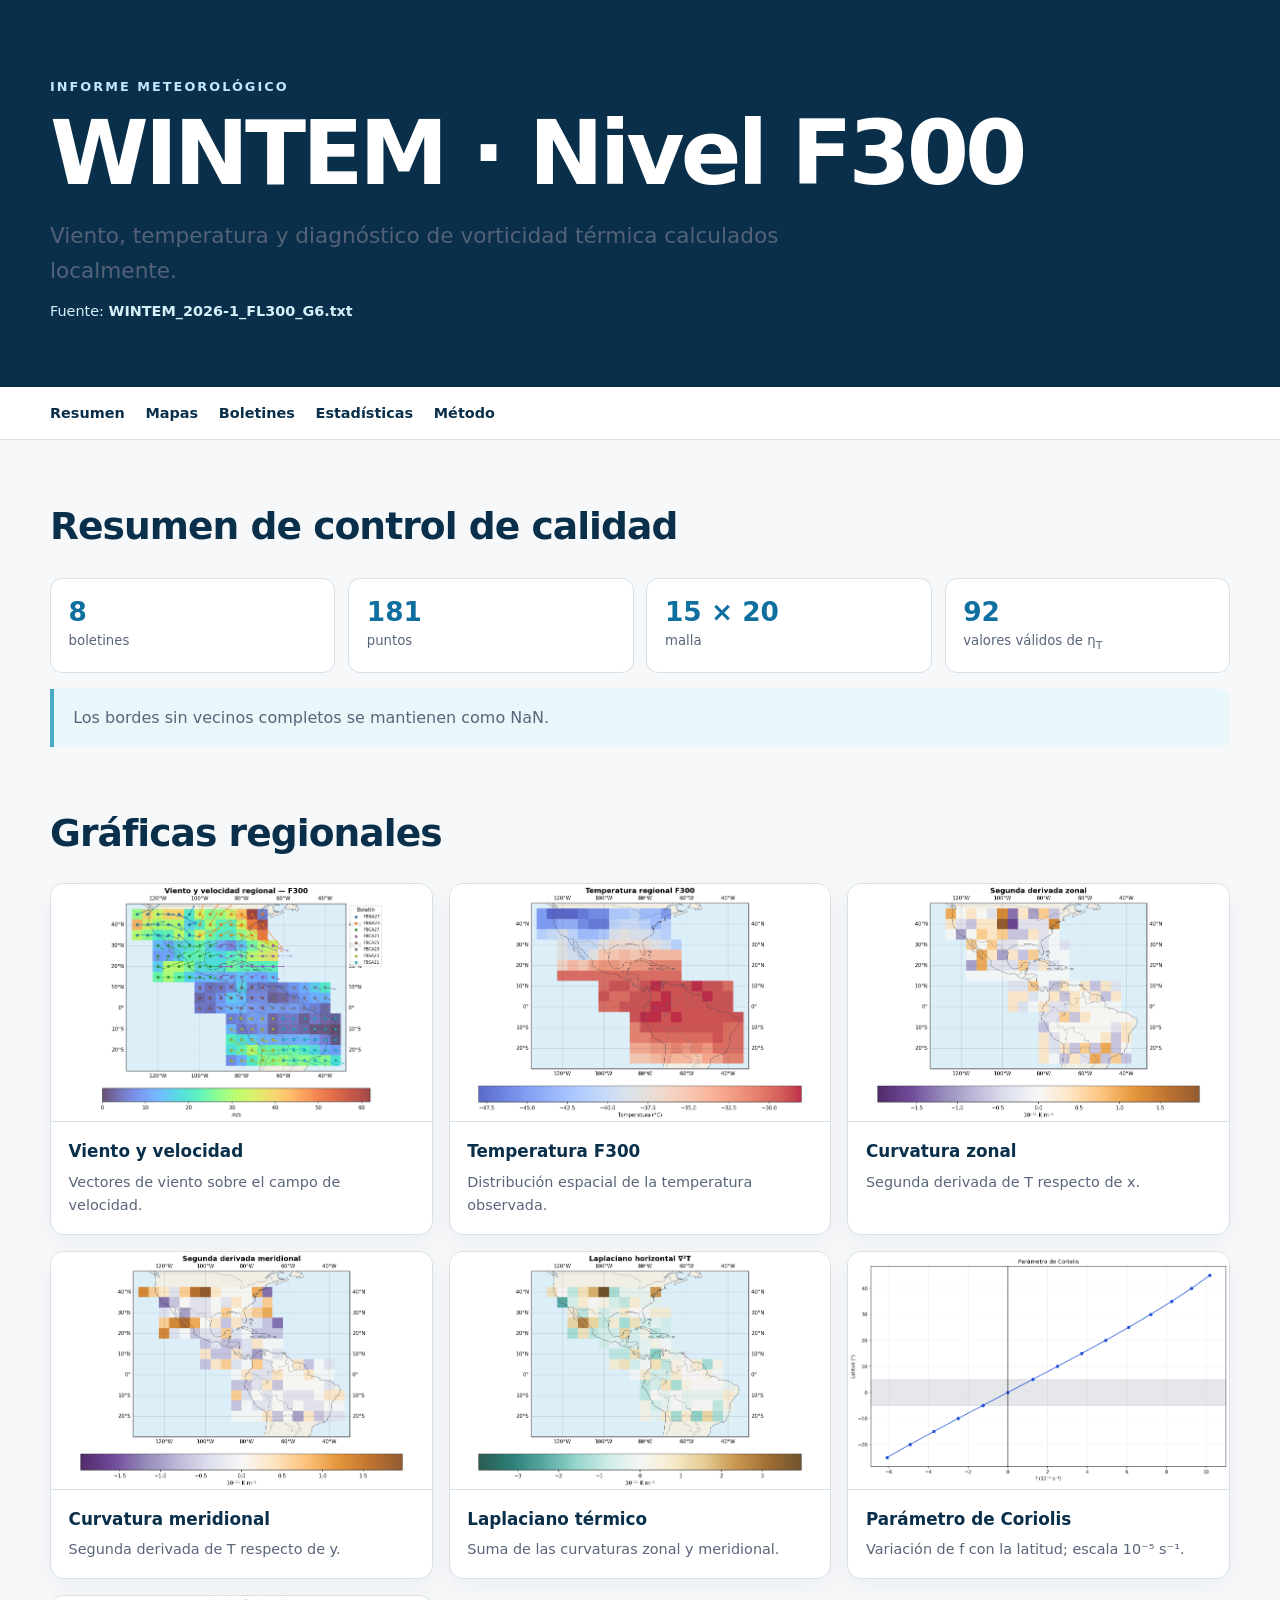
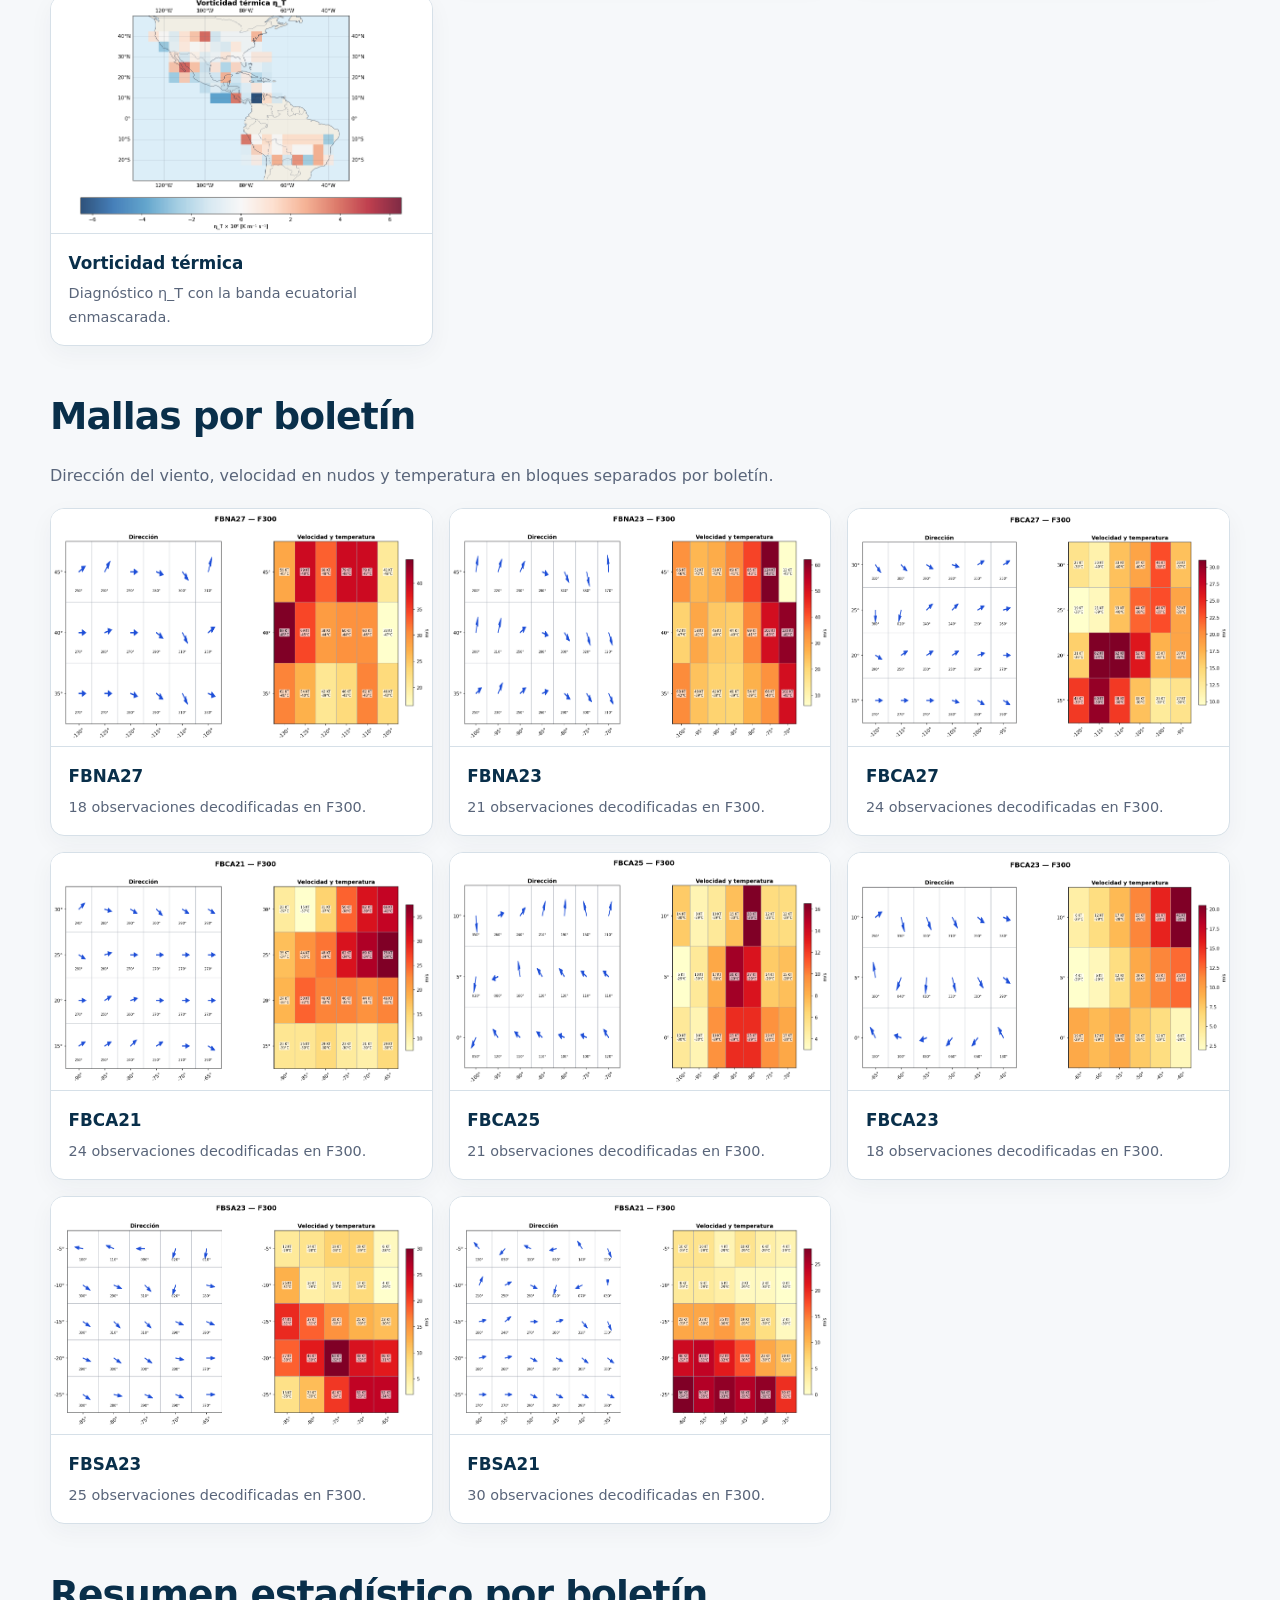
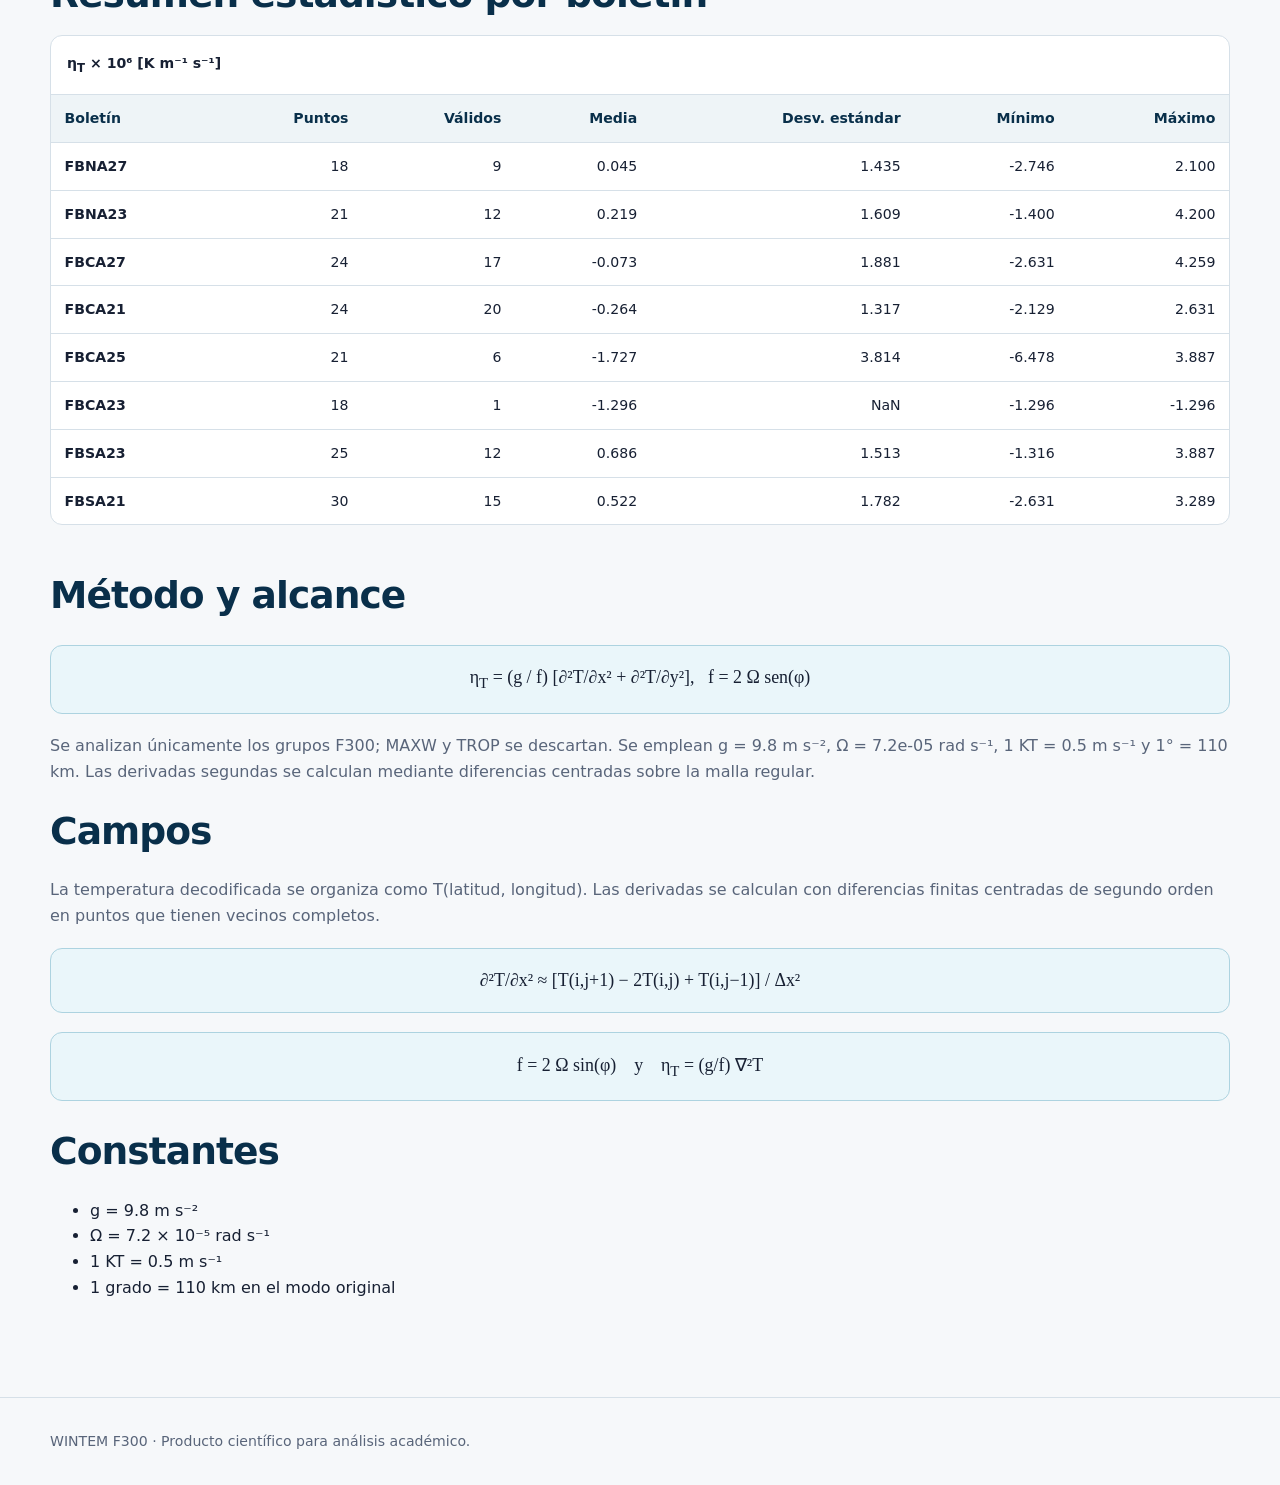
==== commit abb18f36: "Update index.html" ====
--- a/docs/index.html
+++ b/docs/index.html
@@ -26,9 +26,8 @@
       <h2>Resumen de control de calidad</h2>
       <div class="metrics">
         <article><strong>8</strong><span>boletines</span></article>
-        <article><strong>181</strong><span>observaciones</span></article>
+        <article><strong>181</strong><span>puntos</span></article>
         <article><strong>15 × 20</strong><span>malla</span></article>
-        <article><strong>181</strong><span>celdas observadas</span></article>
         <article><strong>92</strong><span>valores válidos de η<sub>T</sub></span></article>
       </div>
       <p class="note"> Los bordes sin
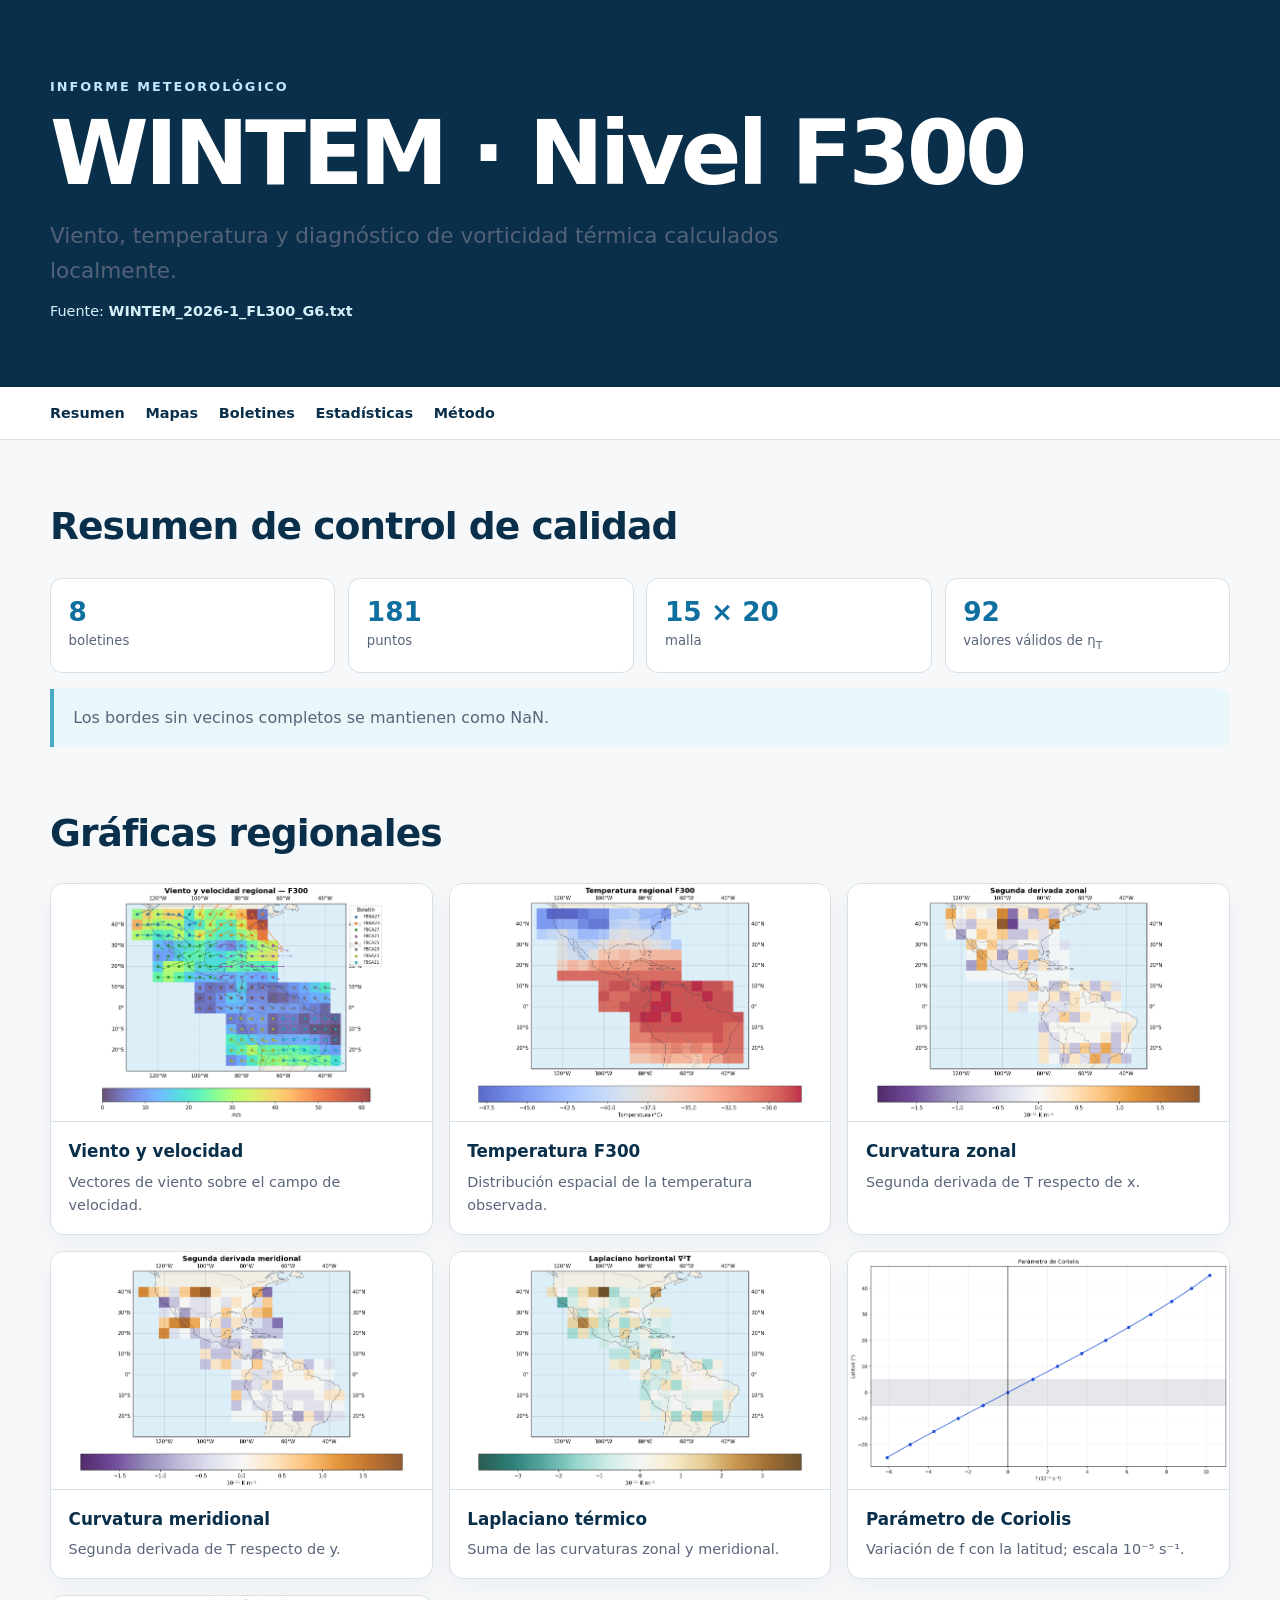
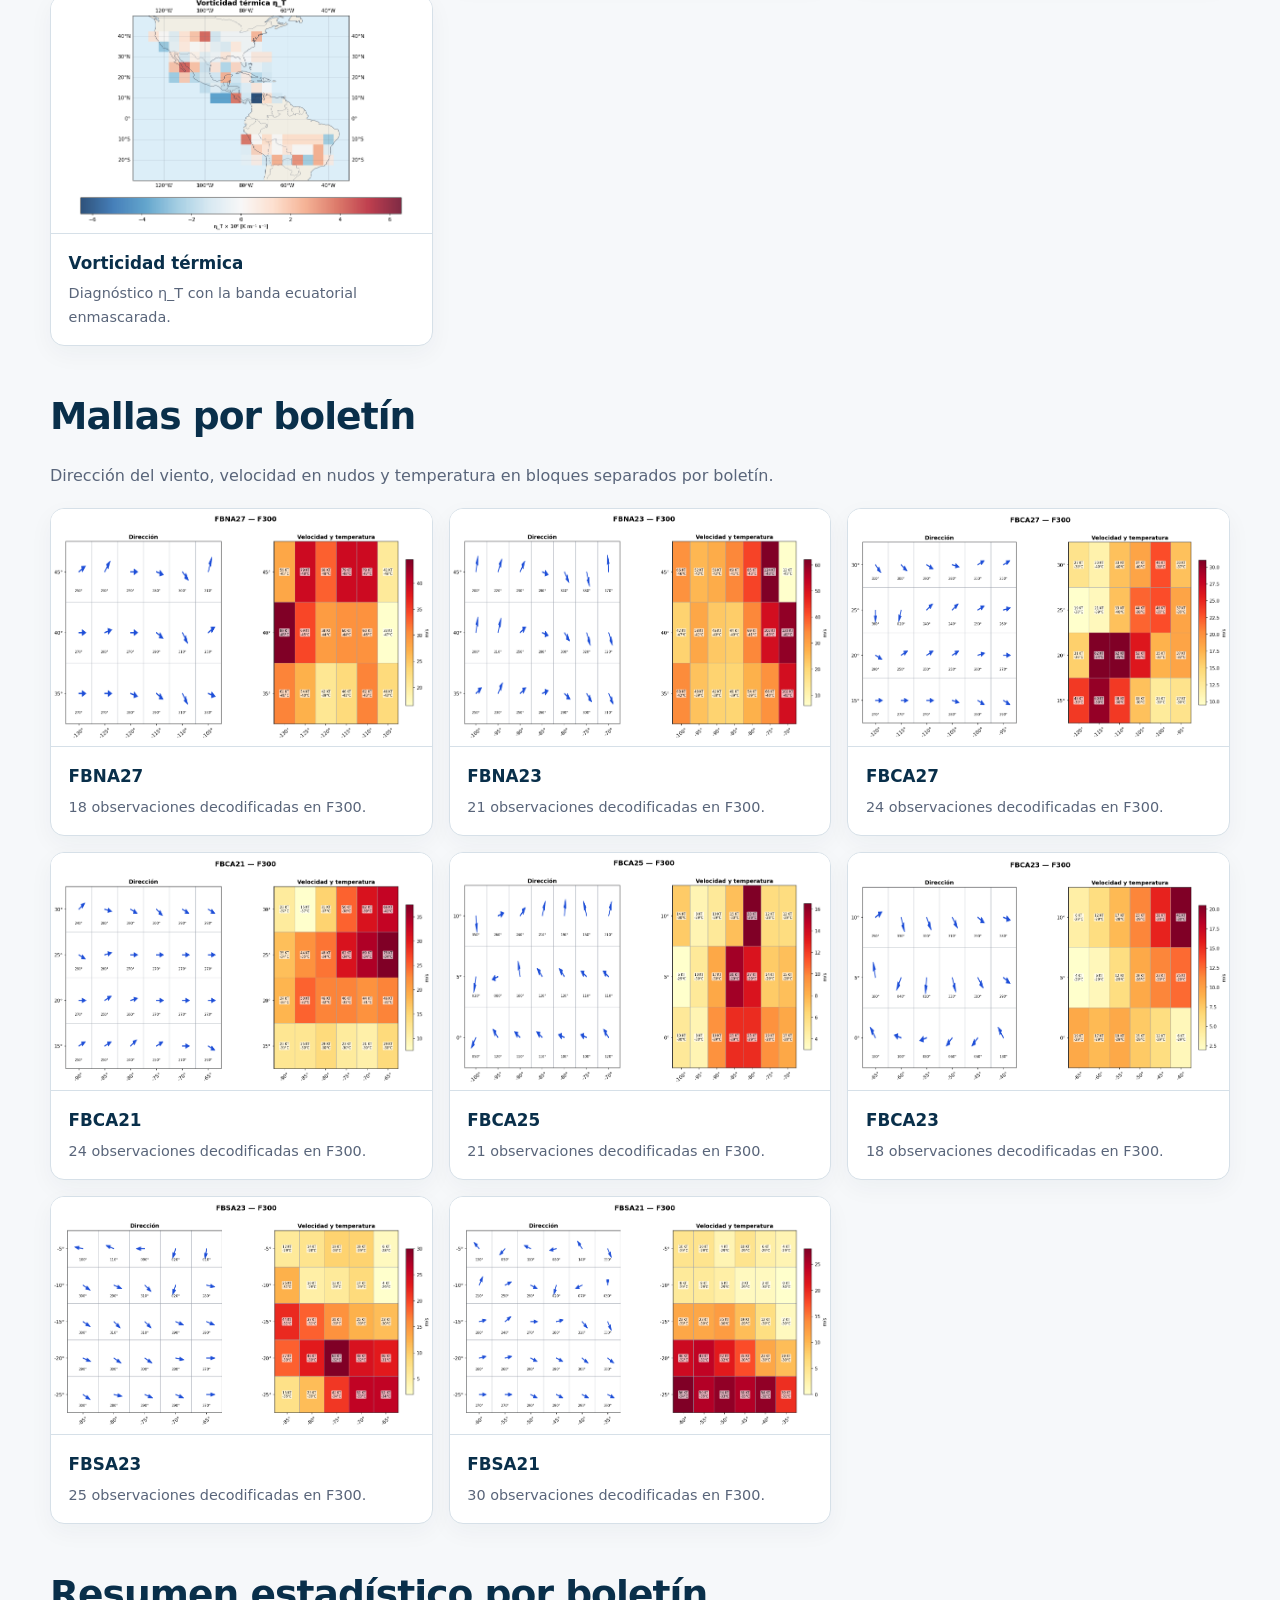
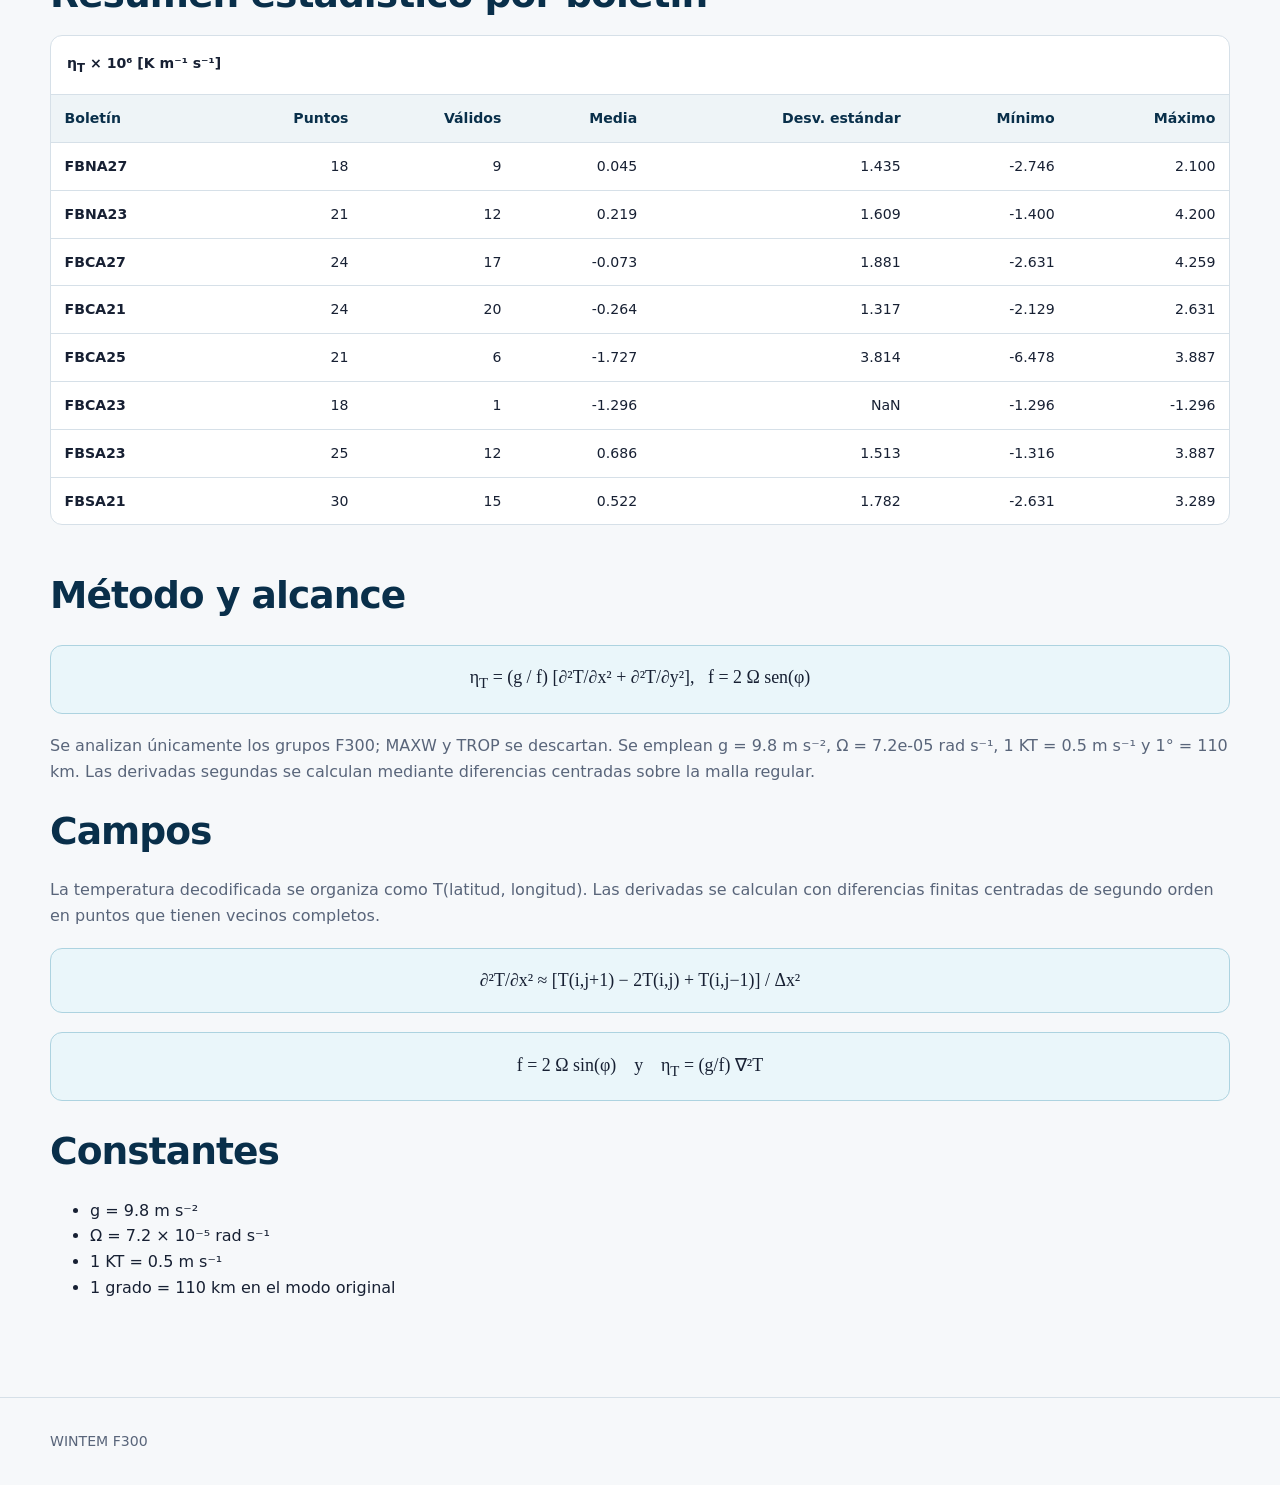
==== commit 600b93f3: "Update index.html with new content" ====
--- a/docs/index.html
+++ b/docs/index.html
@@ -85,7 +85,7 @@
       <h2>Constantes</h2><ul><li>g = 9.8 m s⁻²</li><li>Ω = 7.2 × 10⁻⁵ rad s⁻¹</li><li>1 KT = 0.5 m s⁻¹</li><li>1 grado = 110 km en el modo original</li></ul>
     </section>
   </main>
-  <footer><div class="wrap">WINTEM F300 · Producto científico para análisis académico. </div></footer>
+  <footer><div class="wrap">WINTEM F300</div></footer>
   <div class="lightbox" id="image-lightbox" role="dialog" aria-modal="true" aria-label="Vista ampliada" hidden>
     <button class="lightbox-close" type="button" aria-label="Cerrar vista ampliada">×</button>
     <img src="" alt="">
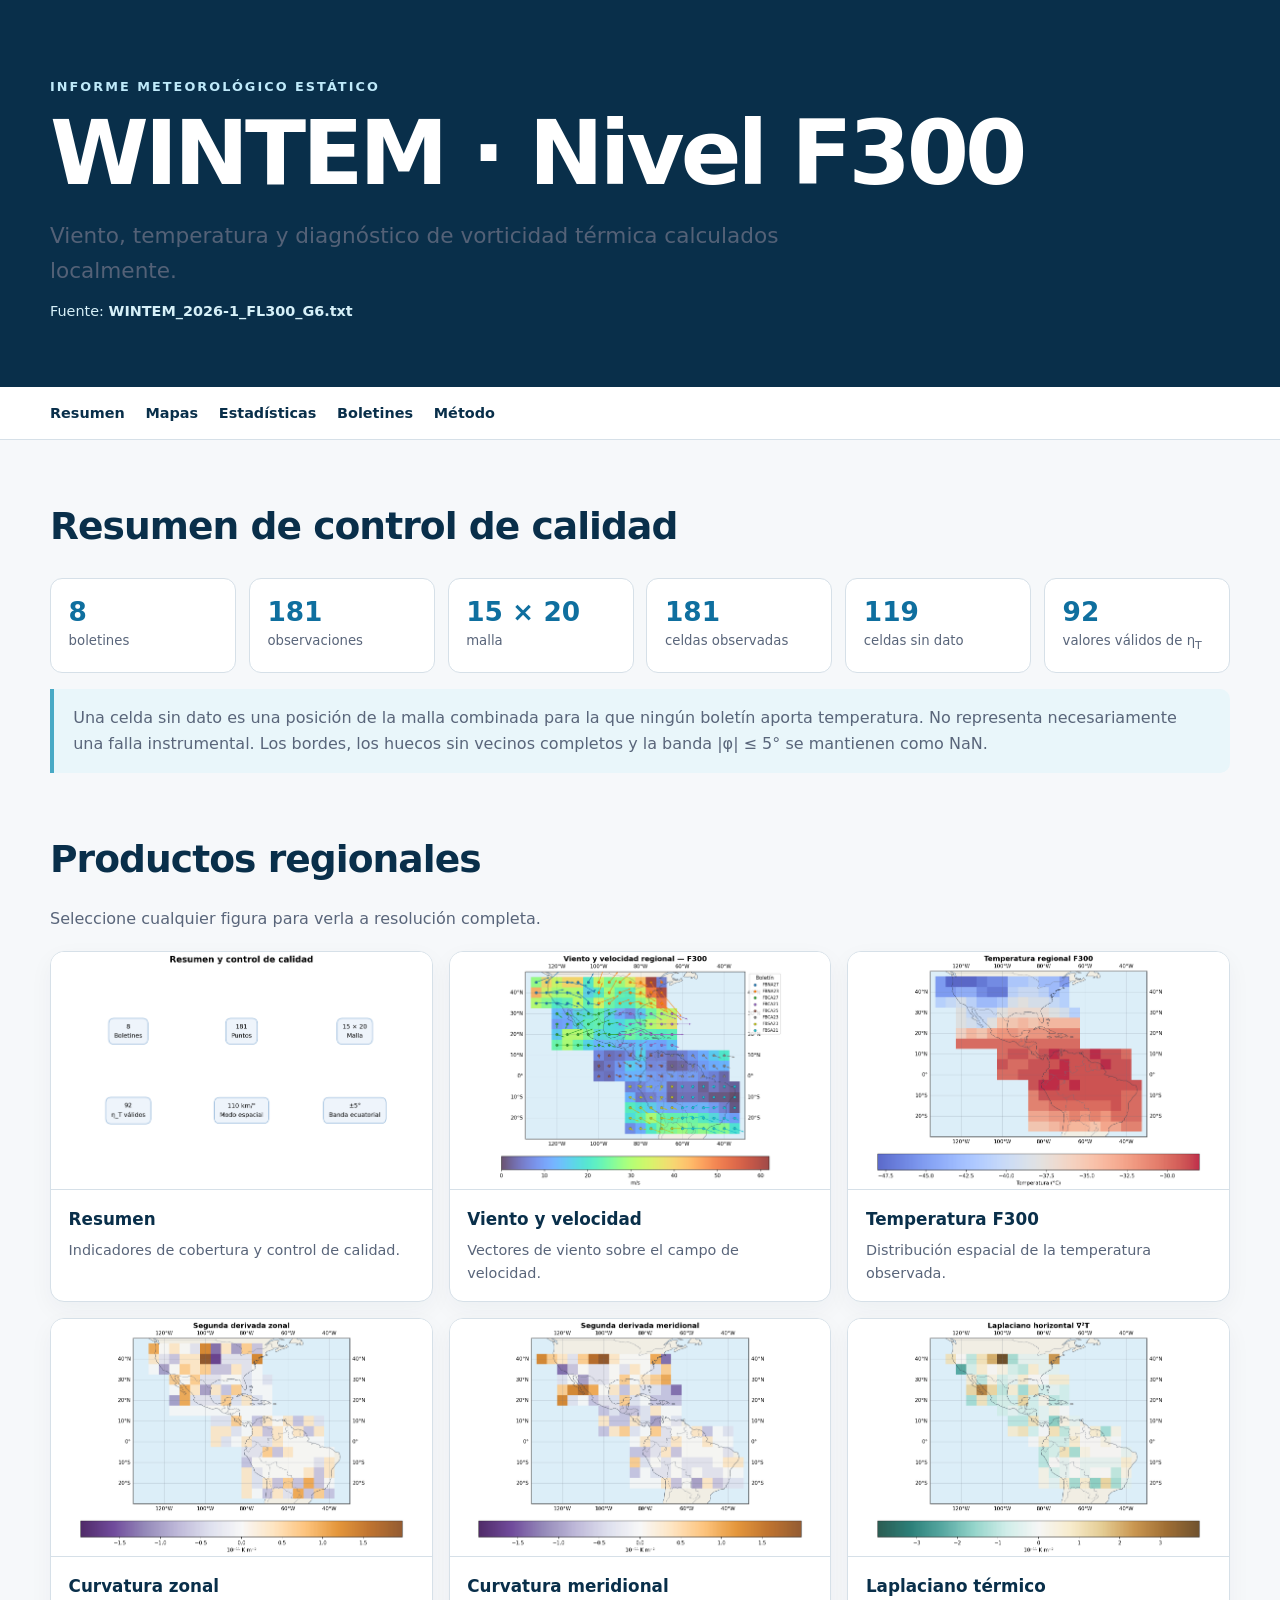
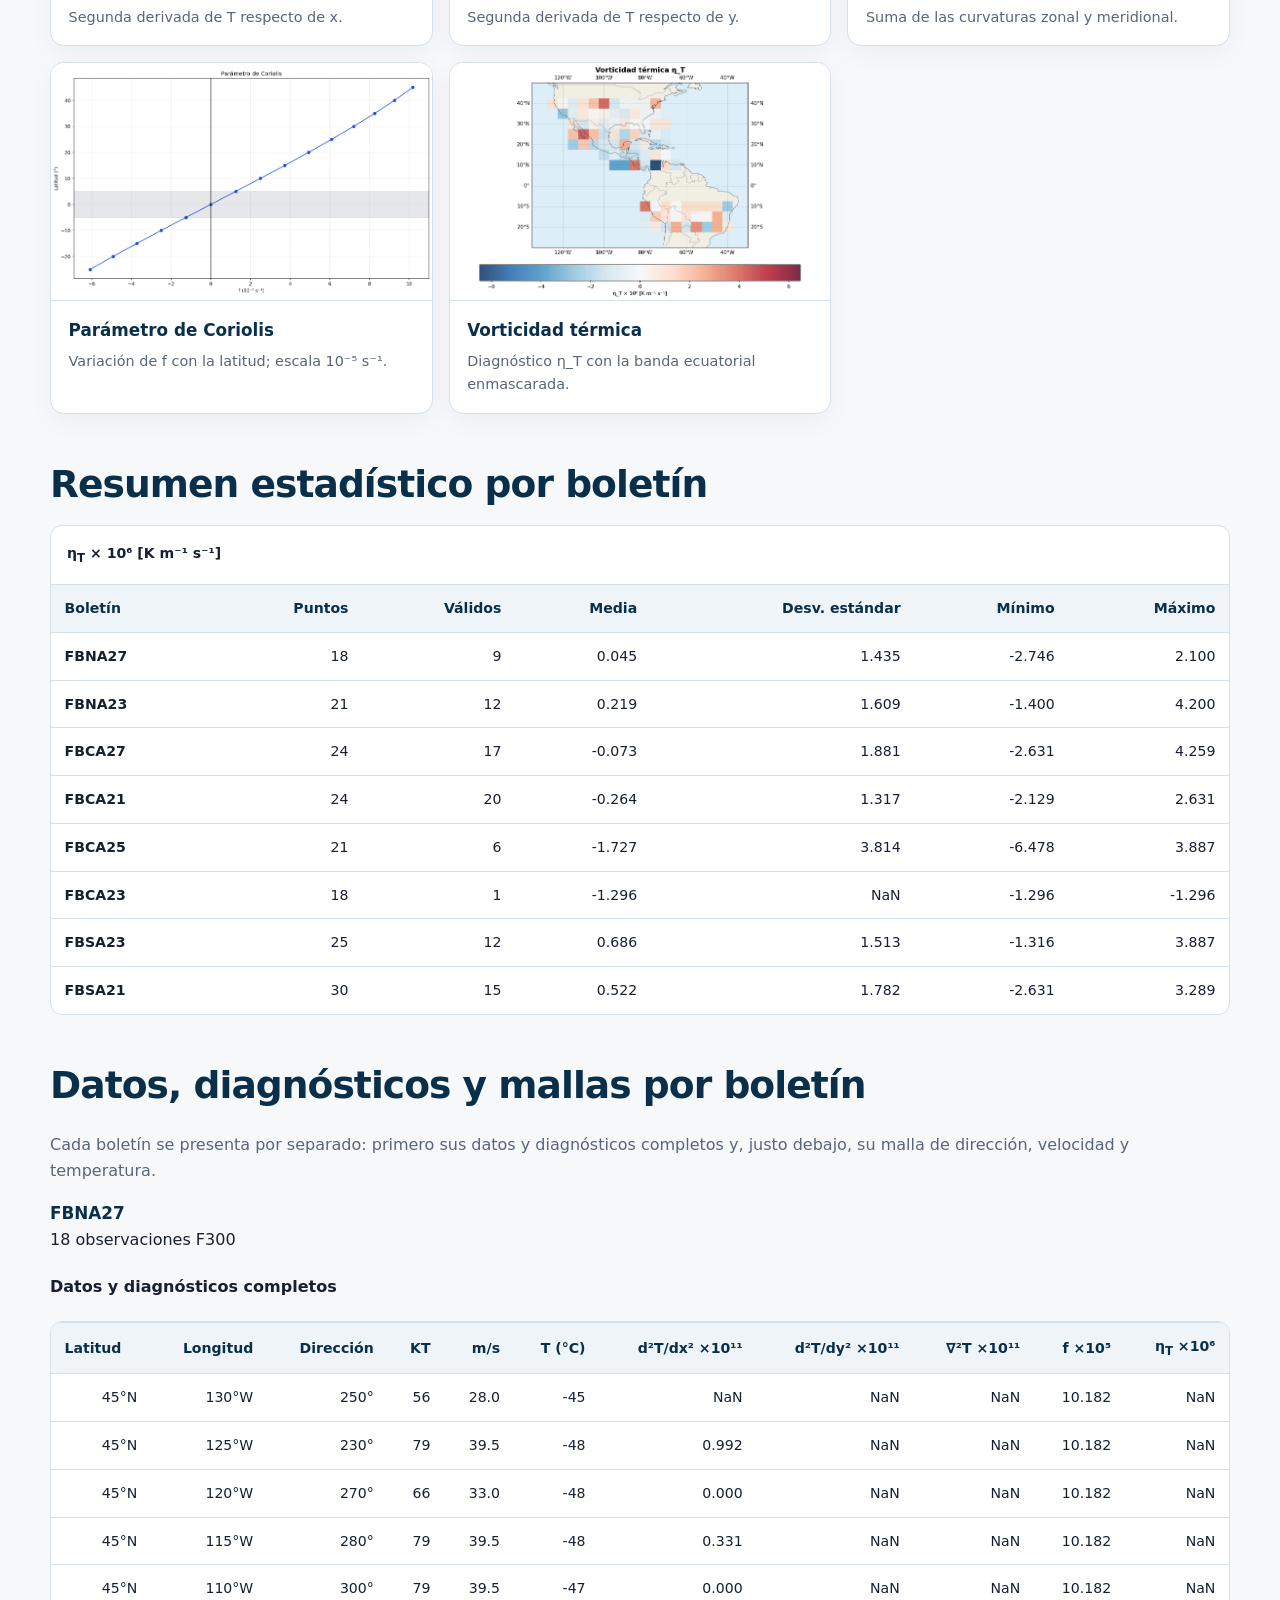
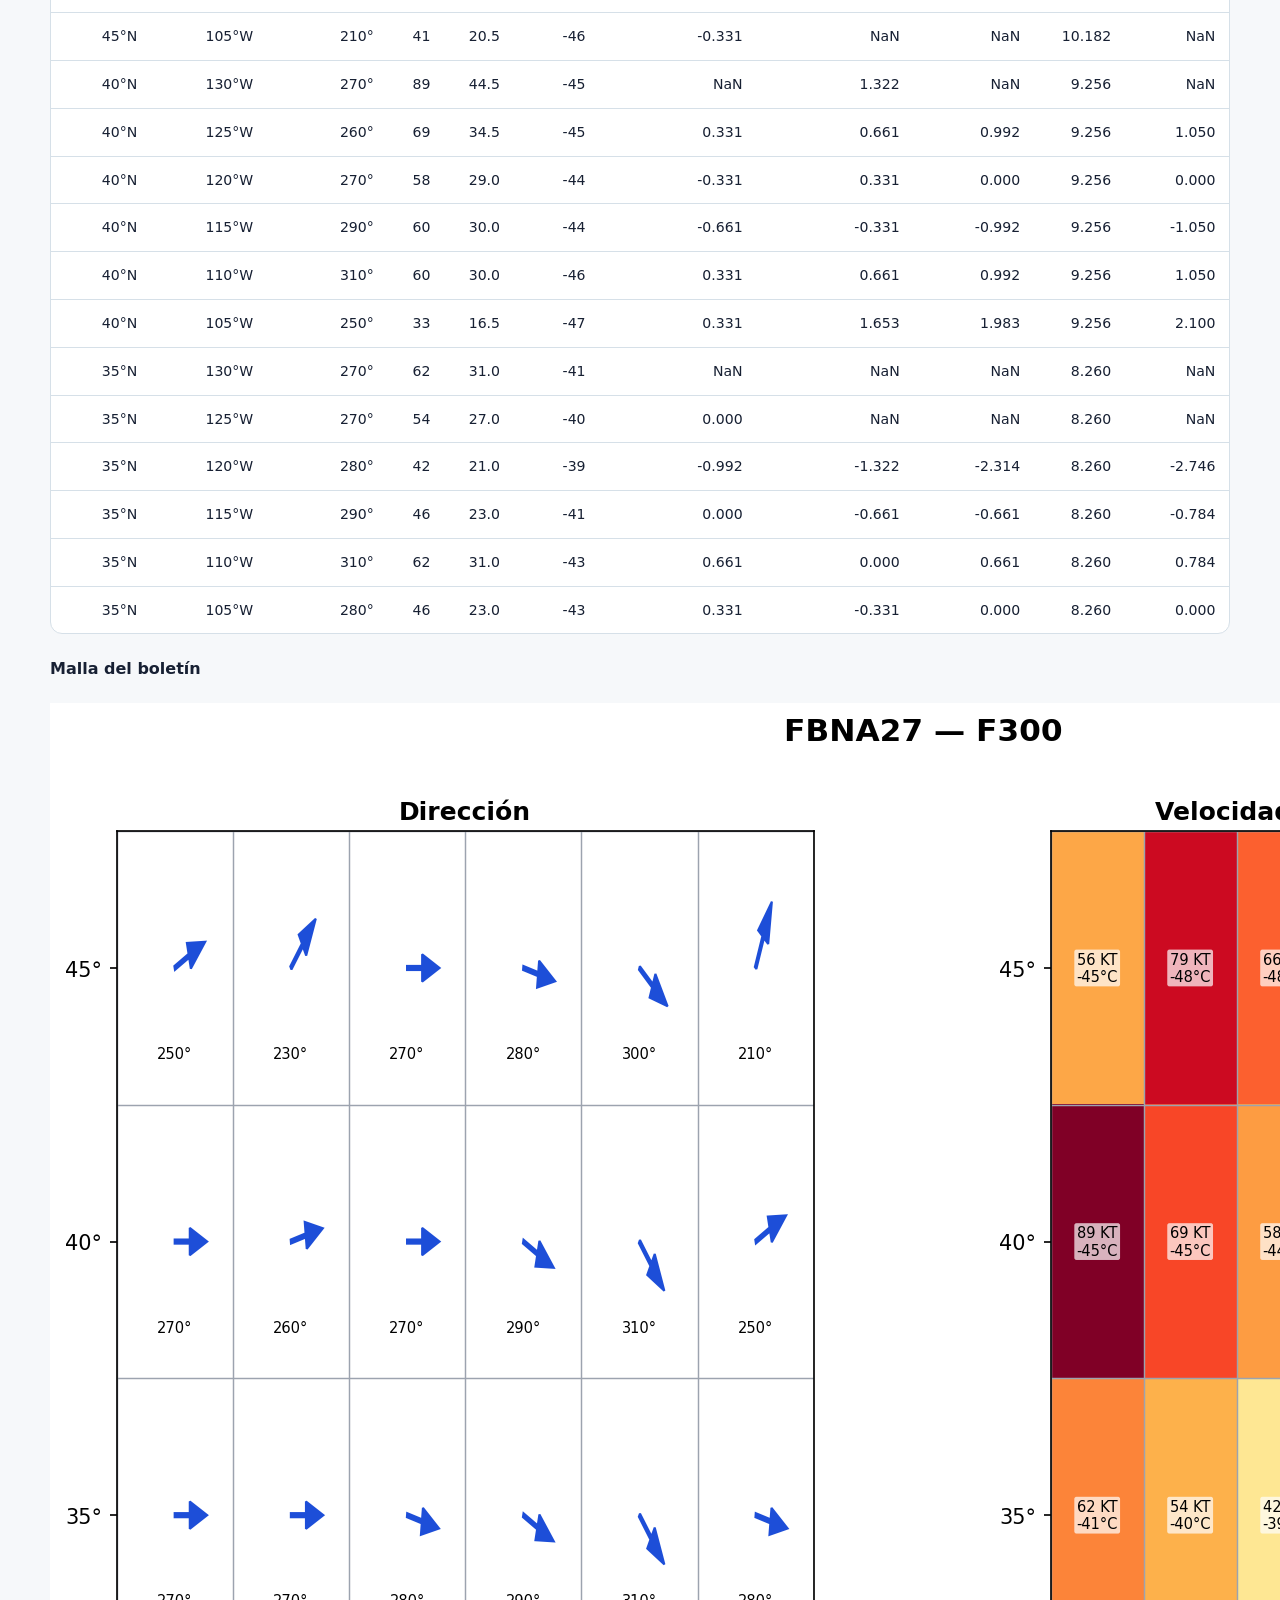
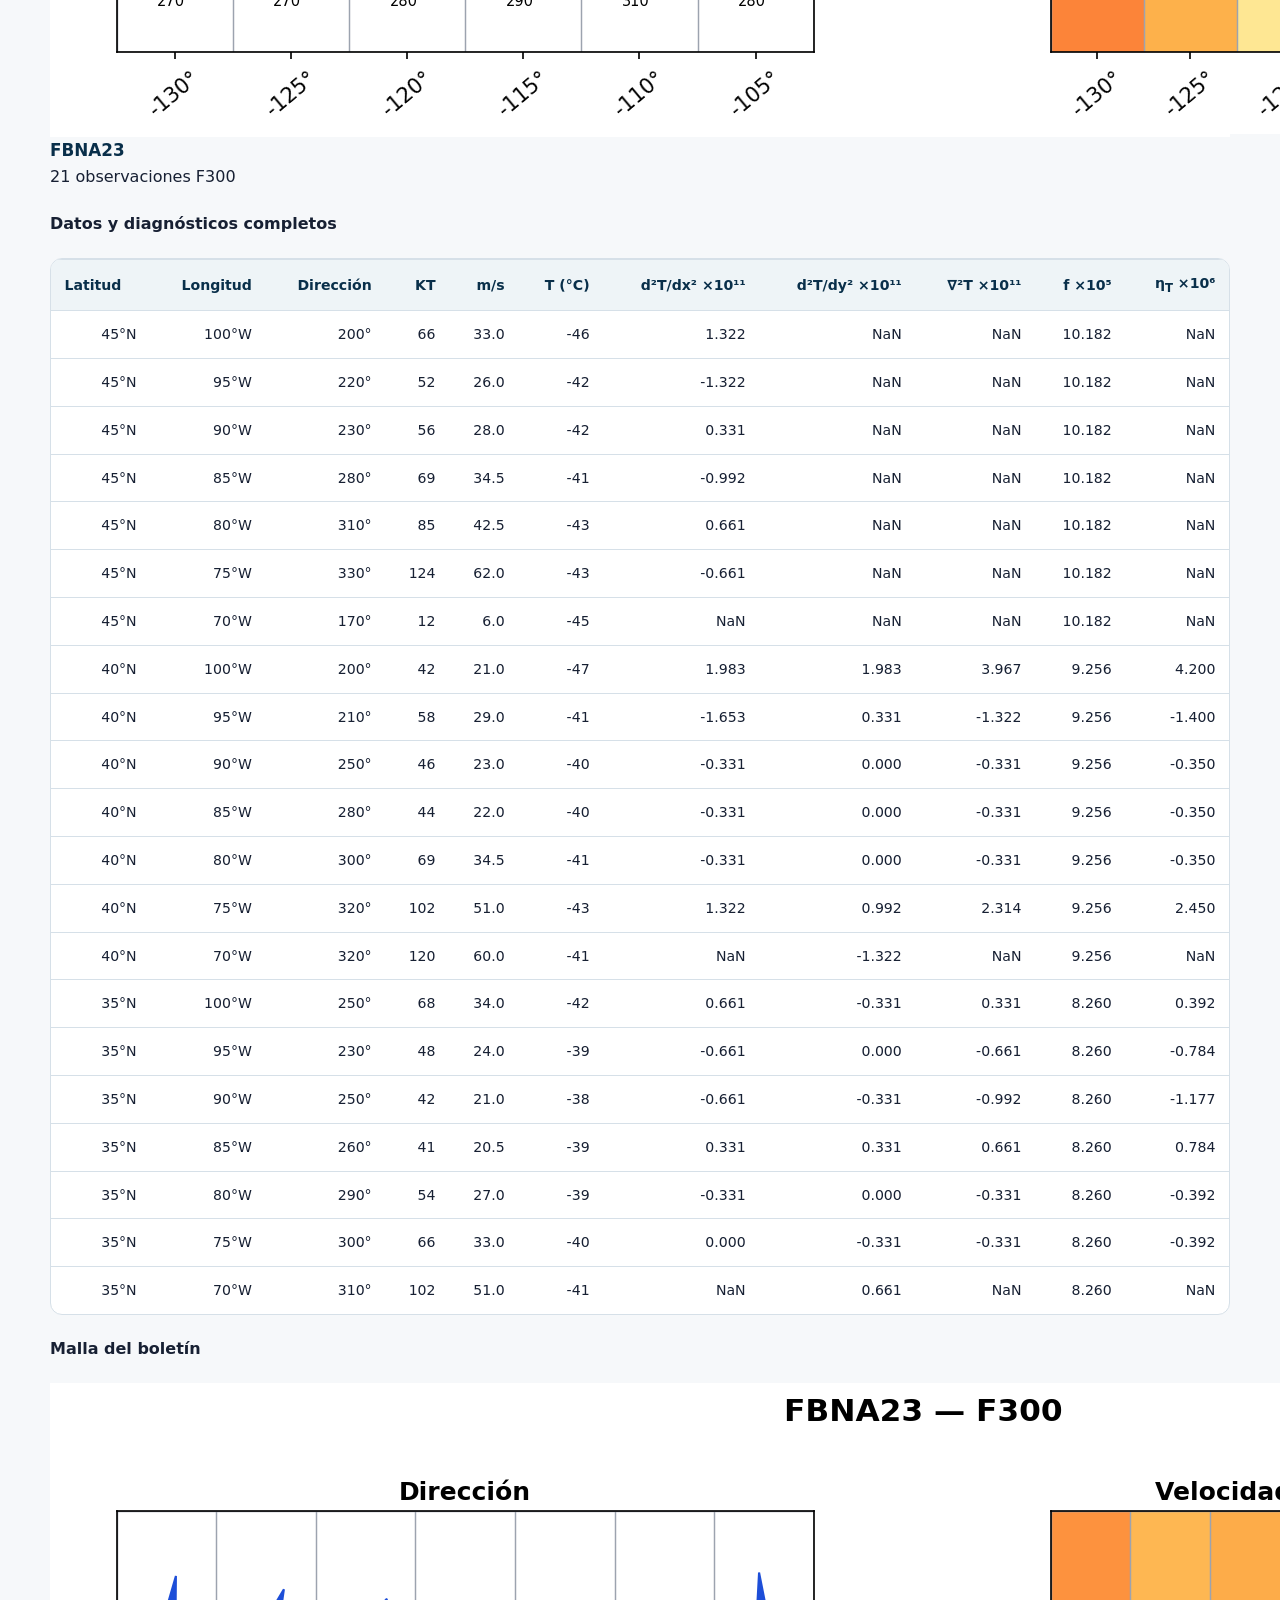
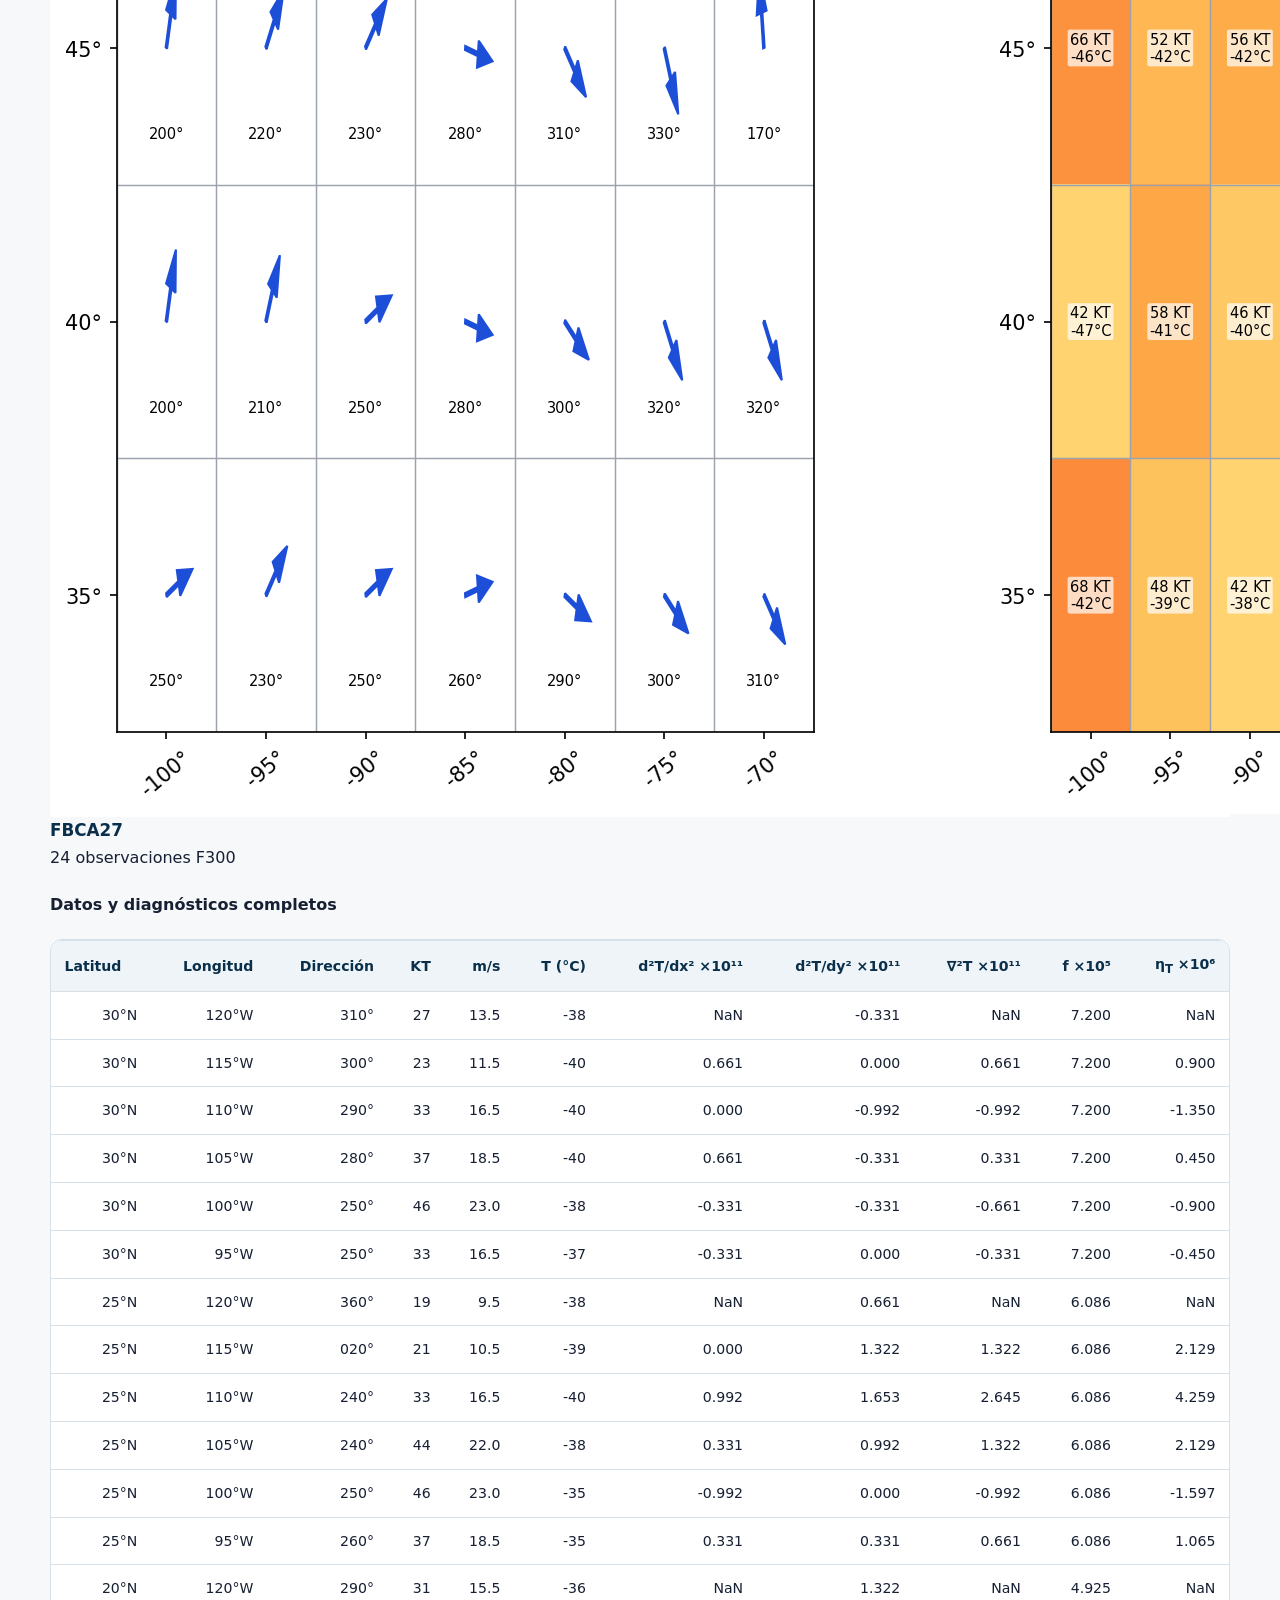
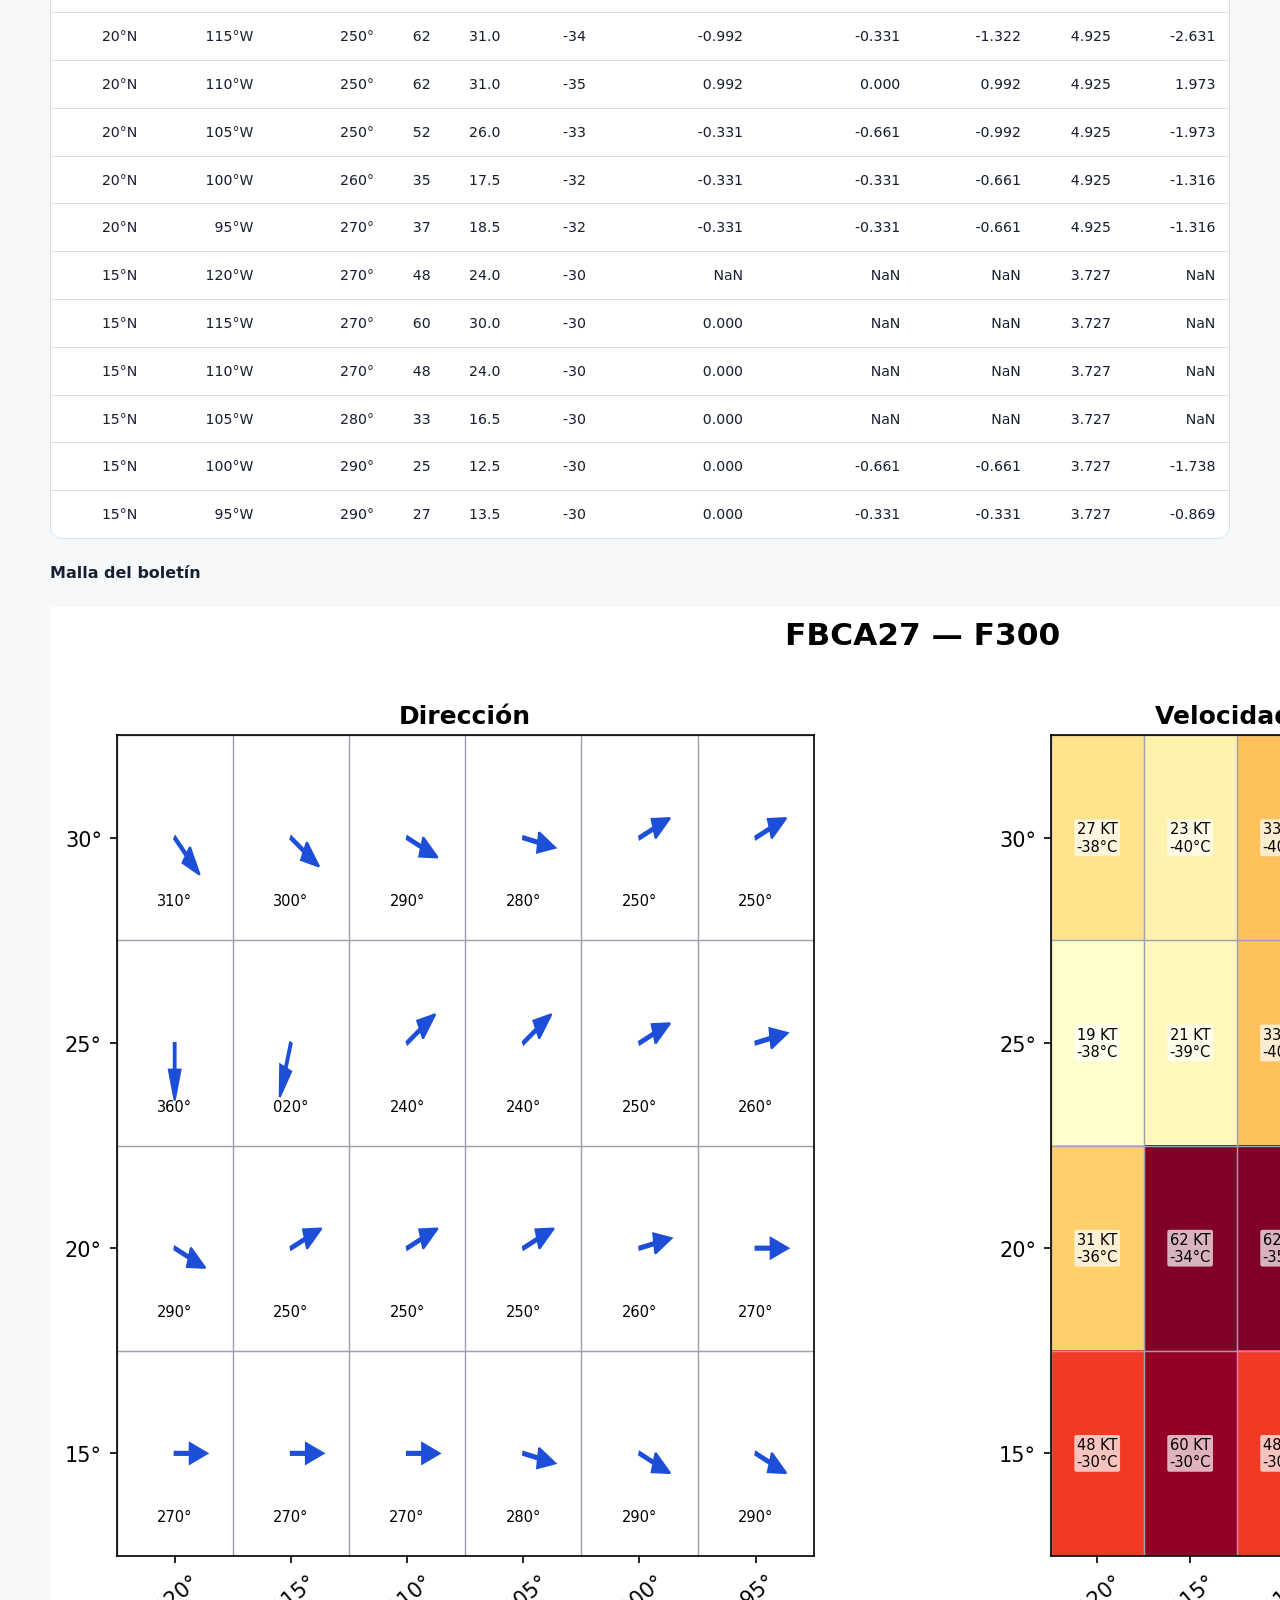
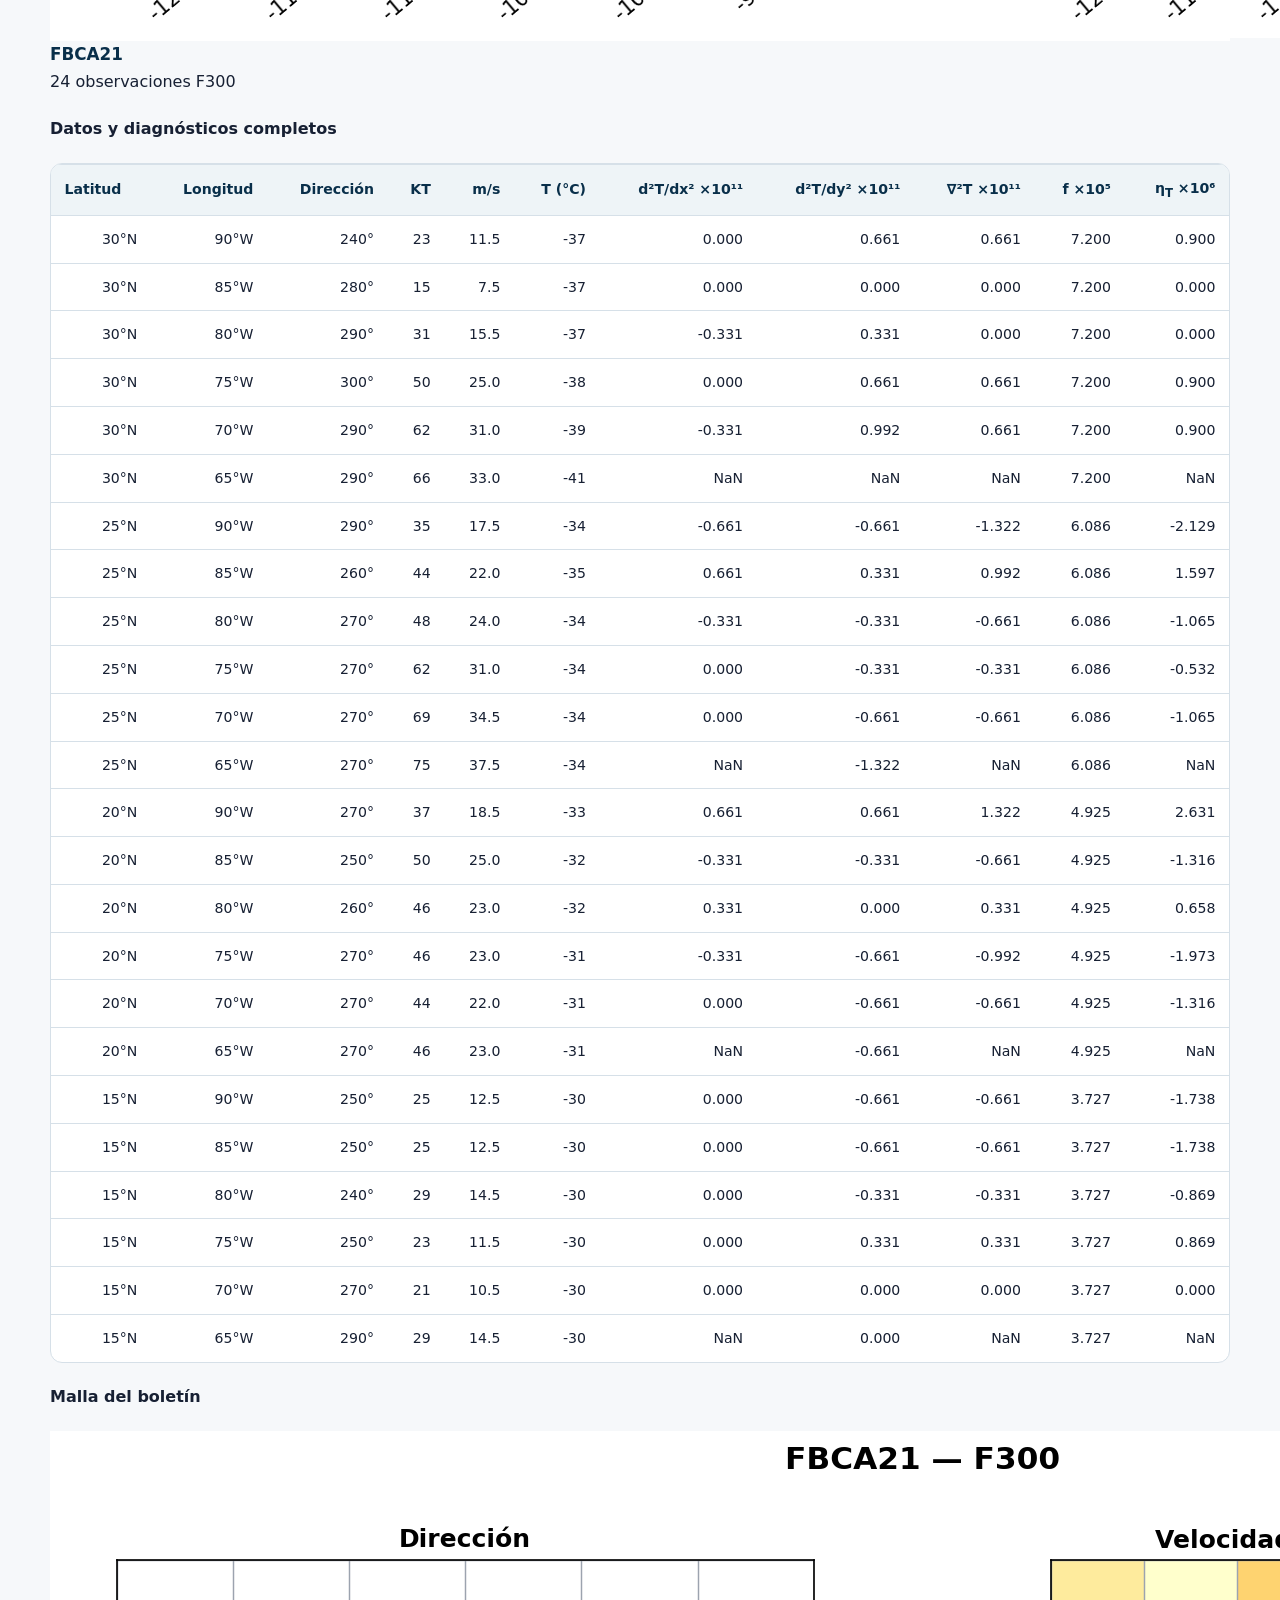
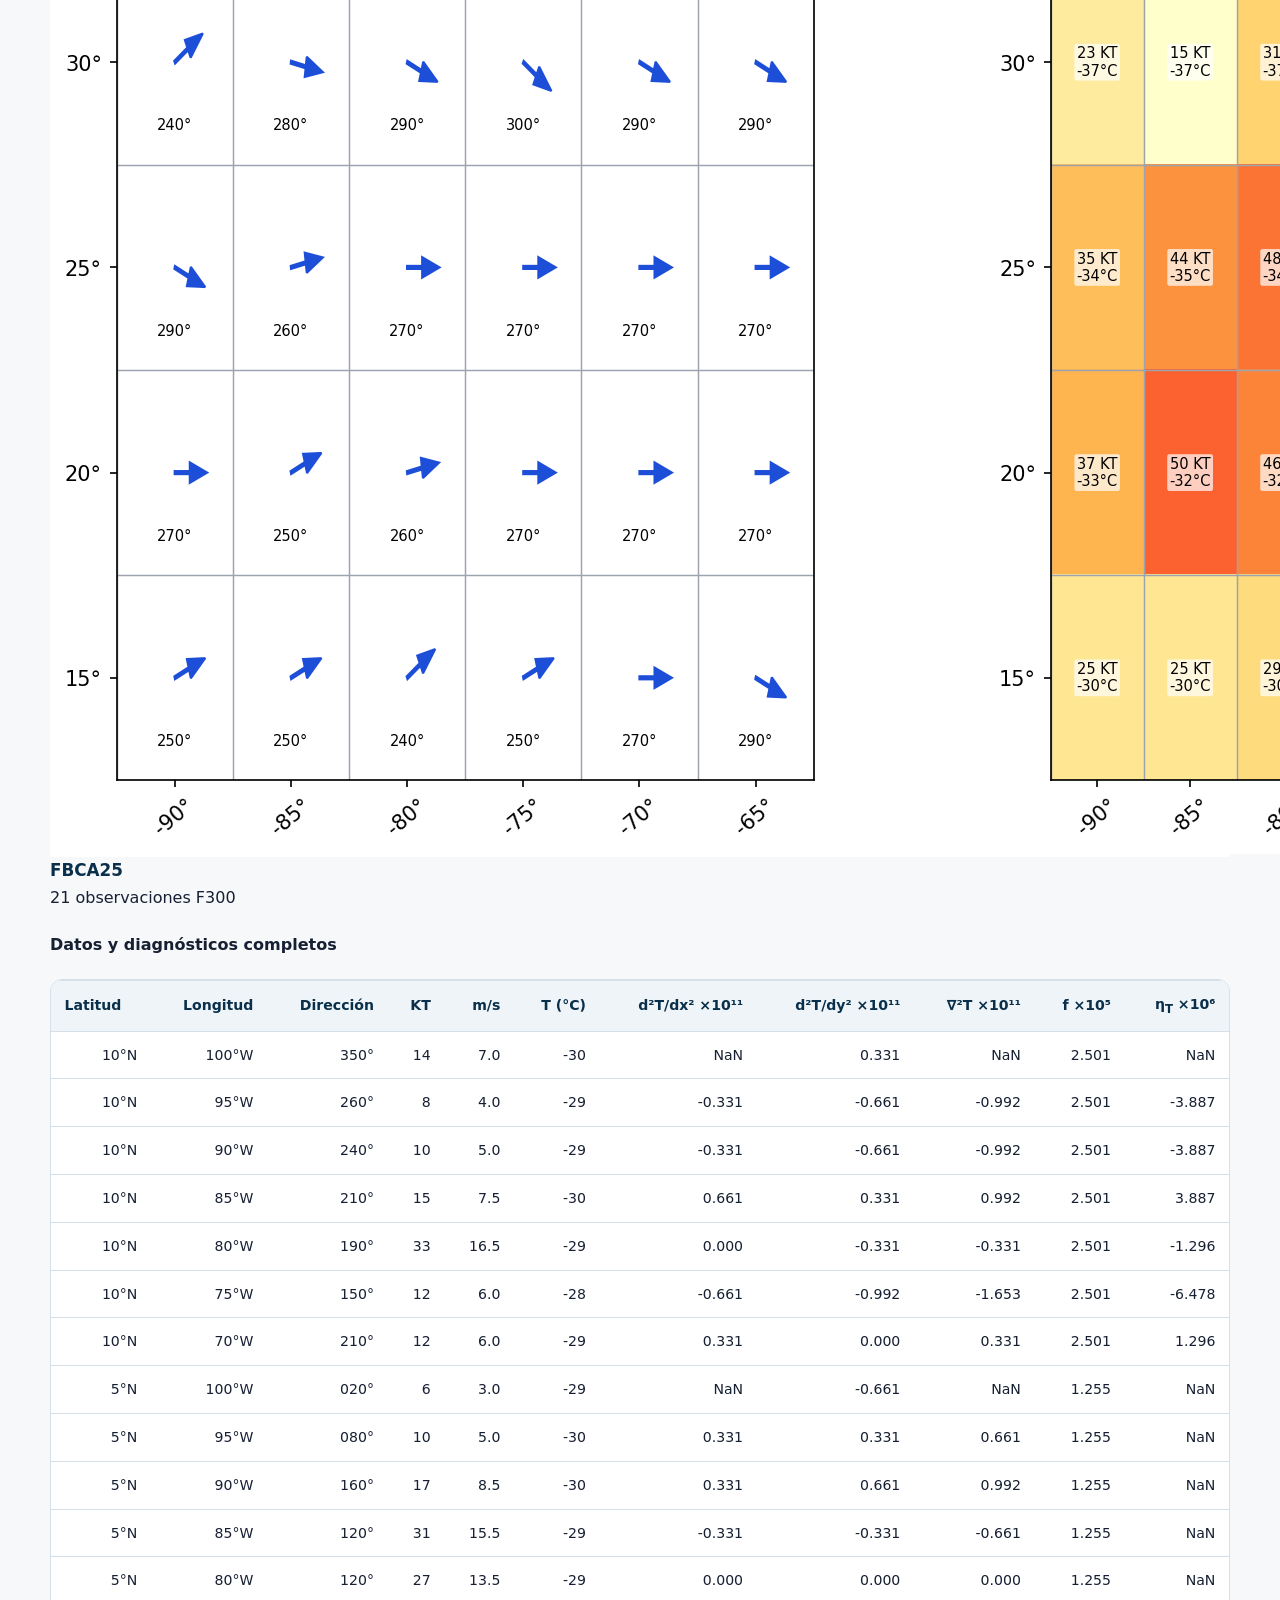
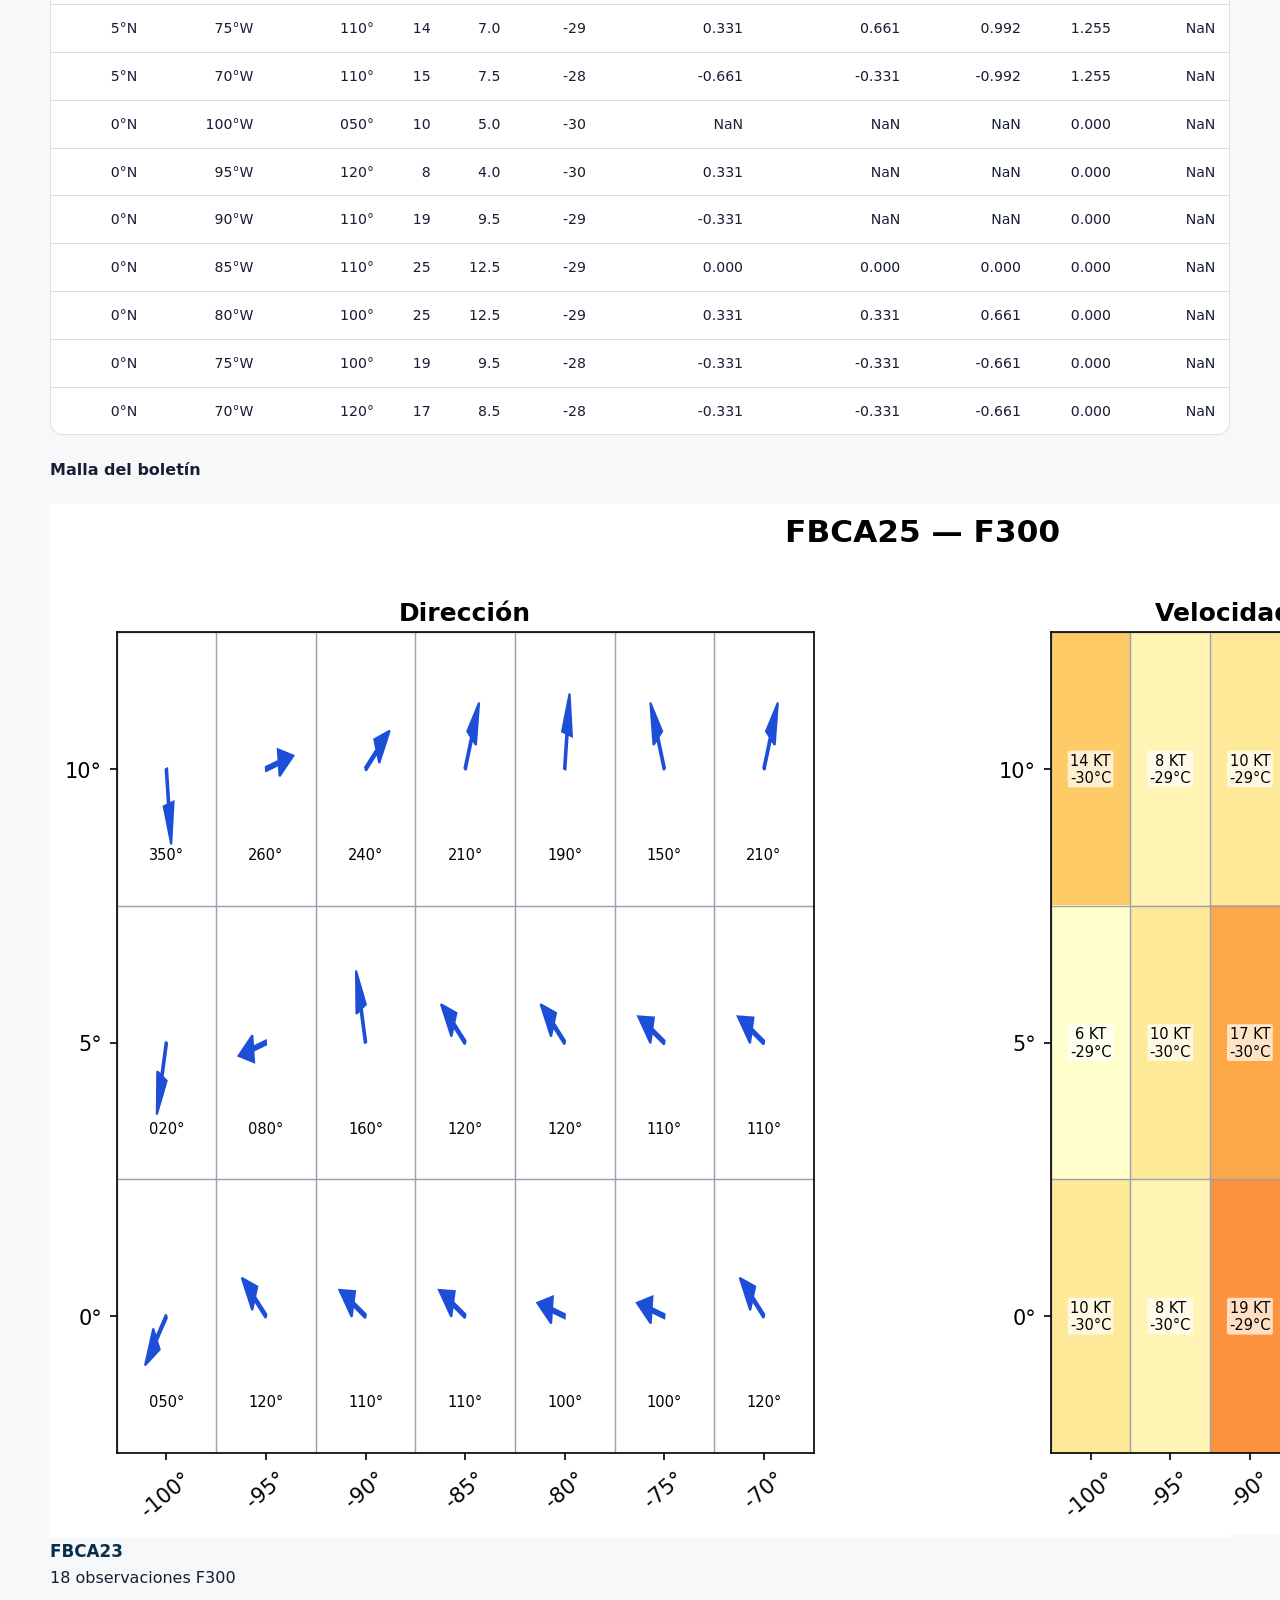
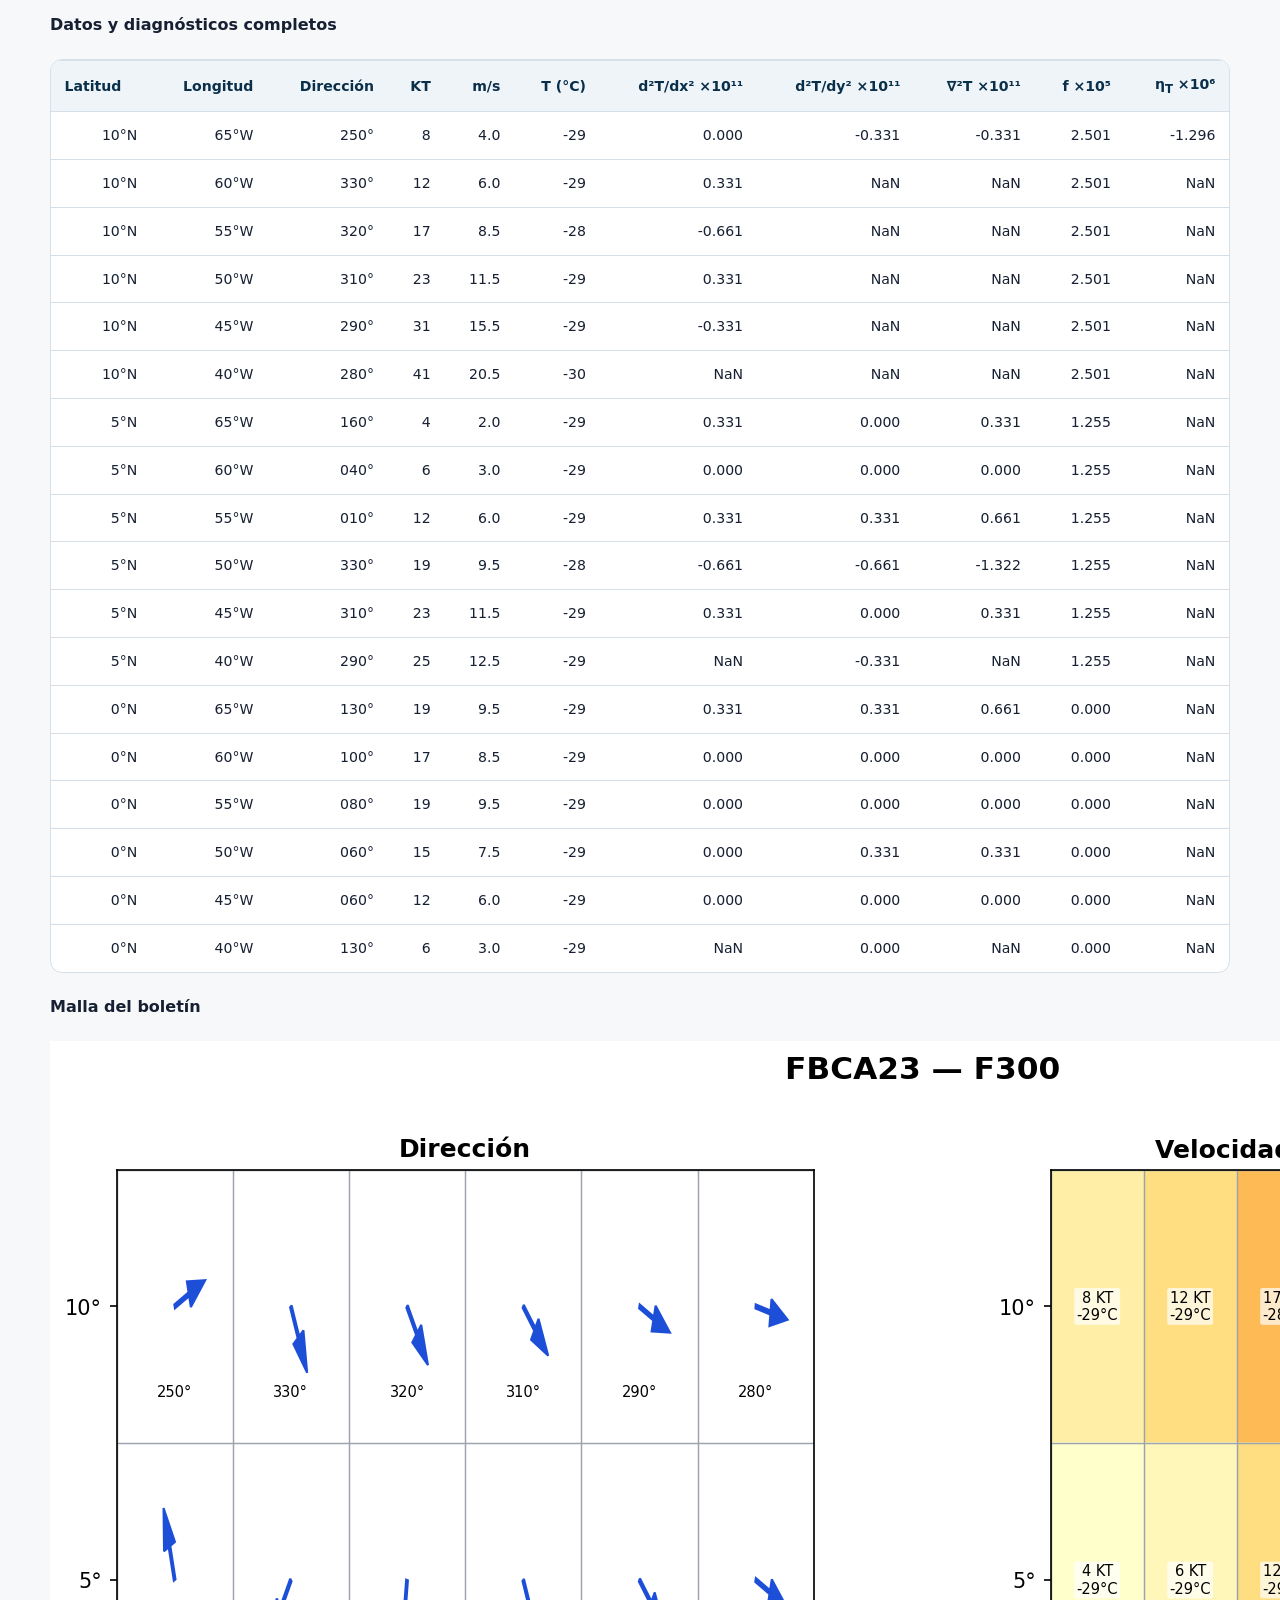
==== commit fbe4adc3: "Add files via upload" ====
--- a/docs/index.html
+++ b/docs/index.html
@@ -3,13 +3,13 @@
 <head>
   <meta charset="utf-8">
   <meta name="viewport" content="width=device-width, initial-scale=1">
-  <meta name="description" content="Informe WINTEM F300 y vorticidad térmica.">
+  <meta name="description" content="Informe estático WINTEM F300 y vorticidad térmica.">
   <title>Informe WINTEM F300</title>
   <link rel="stylesheet" href="assets/style.css">
 </head>
 <body>
   <header class="hero"><div class="wrap">
-    <p class="eyebrow">INFORME METEOROLÓGICO</p>
+    <p class="eyebrow">INFORME METEOROLÓGICO ESTÁTICO</p>
     <h1>WINTEM · Nivel F300</h1>
     <p class="lead">Viento, temperatura y diagnóstico de vorticidad térmica calculados localmente.</p>
     <p class="meta">Fuente: <strong>WINTEM_2026-1_FL300_G6.txt</strong></p>
@@ -17,7 +17,7 @@
 
   <nav class="section-nav" aria-label="Secciones"><div class="wrap">
     <a href="#resumen">Resumen</a><a href="#productos">Mapas</a>
-    <a href="#boletines">Boletines</a><a href="#estadisticas">Estadísticas</a>
+    <a href="#estadisticas">Estadísticas</a><a href="#boletines">Boletines</a>
     <a href="#metodo">Método</a>
   </div></nav>
 
@@ -26,33 +26,23 @@
       <h2>Resumen de control de calidad</h2>
       <div class="metrics">
         <article><strong>8</strong><span>boletines</span></article>
-        <article><strong>181</strong><span>puntos</span></article>
+        <article><strong>181</strong><span>observaciones</span></article>
         <article><strong>15 × 20</strong><span>malla</span></article>
+        <article><strong>181</strong><span>celdas observadas</span></article>
+        <article><strong>119</strong><span>celdas sin dato</span></article>
         <article><strong>92</strong><span>valores válidos de η<sub>T</sub></span></article>
       </div>
-      <p class="note"> Los bordes sin
-      vecinos completos se mantienen como NaN.</p>
+      <p class="note">Una celda sin dato es una posición de la malla combinada para la que ningún boletín
+      aporta temperatura. No representa necesariamente una falla instrumental. Los bordes, los huecos sin
+      vecinos completos y la banda |φ| ≤ 5° se mantienen como NaN.</p>
     </section>
 
     
 
     <section id="productos">
-      <h2>Gráficas regionales</h2>
-      <div class="figure-grid">
-        <article class='figure-card'>
-            <button class='image-button' type='button' data-lightbox-src='assets/figures/01_viento.png' data-lightbox-alt='Viento y velocidad' aria-label='Ampliar Viento y velocidad'>
-              <img loading='lazy' src='assets/figures/01_viento.png' alt='Viento y velocidad'>
-            </button>
-            <div>
-              <h3>Viento y velocidad</h3>
-              <p>Vectores de viento sobre el campo de velocidad.</p>
-            </div></article><article class='figure-card'><button class='image-button' type='button' data-lightbox-src='assets/figures/02_temperatura.png' data-lightbox-alt='Temperatura F300' aria-label='Ampliar Temperatura F300'><img loading='lazy' src='assets/figures/02_temperatura.png' alt='Temperatura F300'></button><div><h3>Temperatura F300</h3><p>Distribución espacial de la temperatura observada.</p></div></article><article class='figure-card'><button class='image-button' type='button' data-lightbox-src='assets/figures/03_derivada_zonal.png' data-lightbox-alt='Curvatura zonal' aria-label='Ampliar Curvatura zonal'><img loading='lazy' src='assets/figures/03_derivada_zonal.png' alt='Curvatura zonal'></button><div><h3>Curvatura zonal</h3><p>Segunda derivada de T respecto de x.</p></div></article><article class='figure-card'><button class='image-button' type='button' data-lightbox-src='assets/figures/04_derivada_meridional.png' data-lightbox-alt='Curvatura meridional' aria-label='Ampliar Curvatura meridional'><img loading='lazy' src='assets/figures/04_derivada_meridional.png' alt='Curvatura meridional'></button><div><h3>Curvatura meridional</h3><p>Segunda derivada de T respecto de y.</p></div></article><article class='figure-card'><button class='image-button' type='button' data-lightbox-src='assets/figures/05_laplaciano.png' data-lightbox-alt='Laplaciano térmico' aria-label='Ampliar Laplaciano térmico'><img loading='lazy' src='assets/figures/05_laplaciano.png' alt='Laplaciano térmico'></button><div><h3>Laplaciano térmico</h3><p>Suma de las curvaturas zonal y meridional.</p></div></article><article class='figure-card'><button class='image-button' type='button' data-lightbox-src='assets/figures/06_coriolis.png' data-lightbox-alt='Parámetro de Coriolis' aria-label='Ampliar Parámetro de Coriolis'><img loading='lazy' src='assets/figures/06_coriolis.png' alt='Parámetro de Coriolis'></button><div><h3>Parámetro de Coriolis</h3><p>Variación de f con la latitud; escala 10⁻⁵ s⁻¹.</p></div></article><article class='figure-card'><button class='image-button' type='button' data-lightbox-src='assets/figures/07_vorticidad_termica.png' data-lightbox-alt='Vorticidad térmica' aria-label='Ampliar Vorticidad térmica'><img loading='lazy' src='assets/figures/07_vorticidad_termica.png' alt='Vorticidad térmica'></button><div><h3>Vorticidad térmica</h3><p>Diagnóstico η_T con la banda ecuatorial enmascarada.</p></div></article></div>
-    </section>
-
-    <section id="boletines">
-      <h2>Mallas por boletín</h2>
-      <p>Dirección del viento, velocidad en nudos y temperatura en bloques separados por boletín.</p>
-      <div class="figure-grid"><article class='figure-card'><button class='image-button' type='button' data-lightbox-src='assets/figures/boletin_01_fbna27.png' data-lightbox-alt='FBNA27' aria-label='Ampliar FBNA27'><img loading='lazy' src='assets/figures/boletin_01_fbna27.png' alt='FBNA27'></button><div><h3>FBNA27</h3><p>18 observaciones decodificadas en F300.</p></div></article><article class='figure-card'><button class='image-button' type='button' data-lightbox-src='assets/figures/boletin_02_fbna23.png' data-lightbox-alt='FBNA23' aria-label='Ampliar FBNA23'><img loading='lazy' src='assets/figures/boletin_02_fbna23.png' alt='FBNA23'></button><div><h3>FBNA23</h3><p>21 observaciones decodificadas en F300.</p></div></article><article class='figure-card'><button class='image-button' type='button' data-lightbox-src='assets/figures/boletin_03_fbca27.png' data-lightbox-alt='FBCA27' aria-label='Ampliar FBCA27'><img loading='lazy' src='assets/figures/boletin_03_fbca27.png' alt='FBCA27'></button><div><h3>FBCA27</h3><p>24 observaciones decodificadas en F300.</p></div></article><article class='figure-card'><button class='image-button' type='button' data-lightbox-src='assets/figures/boletin_04_fbca21.png' data-lightbox-alt='FBCA21' aria-label='Ampliar FBCA21'><img loading='lazy' src='assets/figures/boletin_04_fbca21.png' alt='FBCA21'></button><div><h3>FBCA21</h3><p>24 observaciones decodificadas en F300.</p></div></article><article class='figure-card'><button class='image-button' type='button' data-lightbox-src='assets/figures/boletin_05_fbca25.png' data-lightbox-alt='FBCA25' aria-label='Ampliar FBCA25'><img loading='lazy' src='assets/figures/boletin_05_fbca25.png' alt='FBCA25'></button><div><h3>FBCA25</h3><p>21 observaciones decodificadas en F300.</p></div></article><article class='figure-card'><button class='image-button' type='button' data-lightbox-src='assets/figures/boletin_06_fbca23.png' data-lightbox-alt='FBCA23' aria-label='Ampliar FBCA23'><img loading='lazy' src='assets/figures/boletin_06_fbca23.png' alt='FBCA23'></button><div><h3>FBCA23</h3><p>18 observaciones decodificadas en F300.</p></div></article><article class='figure-card'><button class='image-button' type='button' data-lightbox-src='assets/figures/boletin_07_fbsa23.png' data-lightbox-alt='FBSA23' aria-label='Ampliar FBSA23'><img loading='lazy' src='assets/figures/boletin_07_fbsa23.png' alt='FBSA23'></button><div><h3>FBSA23</h3><p>25 observaciones decodificadas en F300.</p></div></article><article class='figure-card'><button class='image-button' type='button' data-lightbox-src='assets/figures/boletin_08_fbsa21.png' data-lightbox-alt='FBSA21' aria-label='Ampliar FBSA21'><img loading='lazy' src='assets/figures/boletin_08_fbsa21.png' alt='FBSA21'></button><div><h3>FBSA21</h3><p>30 observaciones decodificadas en F300.</p></div></article></div>
+      <h2>Productos regionales</h2>
+      <p>Seleccione cualquier figura para verla a resolución completa.</p>
+      <div class="figure-grid"><article class='figure-card'><button class='image-button' type='button' data-lightbox-src='assets/figures/00_resumen.png' data-lightbox-alt='Resumen' aria-label='Ampliar Resumen'><img loading='lazy' src='assets/figures/00_resumen.png' alt='Resumen'></button><div><h3>Resumen</h3><p>Indicadores de cobertura y control de calidad.</p></div></article><article class='figure-card'><button class='image-button' type='button' data-lightbox-src='assets/figures/01_viento.png' data-lightbox-alt='Viento y velocidad' aria-label='Ampliar Viento y velocidad'><img loading='lazy' src='assets/figures/01_viento.png' alt='Viento y velocidad'></button><div><h3>Viento y velocidad</h3><p>Vectores de viento sobre el campo de velocidad.</p></div></article><article class='figure-card'><button class='image-button' type='button' data-lightbox-src='assets/figures/02_temperatura.png' data-lightbox-alt='Temperatura F300' aria-label='Ampliar Temperatura F300'><img loading='lazy' src='assets/figures/02_temperatura.png' alt='Temperatura F300'></button><div><h3>Temperatura F300</h3><p>Distribución espacial de la temperatura observada.</p></div></article><article class='figure-card'><button class='image-button' type='button' data-lightbox-src='assets/figures/03_derivada_zonal.png' data-lightbox-alt='Curvatura zonal' aria-label='Ampliar Curvatura zonal'><img loading='lazy' src='assets/figures/03_derivada_zonal.png' alt='Curvatura zonal'></button><div><h3>Curvatura zonal</h3><p>Segunda derivada de T respecto de x.</p></div></article><article class='figure-card'><button class='image-button' type='button' data-lightbox-src='assets/figures/04_derivada_meridional.png' data-lightbox-alt='Curvatura meridional' aria-label='Ampliar Curvatura meridional'><img loading='lazy' src='assets/figures/04_derivada_meridional.png' alt='Curvatura meridional'></button><div><h3>Curvatura meridional</h3><p>Segunda derivada de T respecto de y.</p></div></article><article class='figure-card'><button class='image-button' type='button' data-lightbox-src='assets/figures/05_laplaciano.png' data-lightbox-alt='Laplaciano térmico' aria-label='Ampliar Laplaciano térmico'><img loading='lazy' src='assets/figures/05_laplaciano.png' alt='Laplaciano térmico'></button><div><h3>Laplaciano térmico</h3><p>Suma de las curvaturas zonal y meridional.</p></div></article><article class='figure-card'><button class='image-button' type='button' data-lightbox-src='assets/figures/06_coriolis.png' data-lightbox-alt='Parámetro de Coriolis' aria-label='Ampliar Parámetro de Coriolis'><img loading='lazy' src='assets/figures/06_coriolis.png' alt='Parámetro de Coriolis'></button><div><h3>Parámetro de Coriolis</h3><p>Variación de f con la latitud; escala 10⁻⁵ s⁻¹.</p></div></article><article class='figure-card'><button class='image-button' type='button' data-lightbox-src='assets/figures/07_vorticidad_termica.png' data-lightbox-alt='Vorticidad térmica' aria-label='Ampliar Vorticidad térmica'><img loading='lazy' src='assets/figures/07_vorticidad_termica.png' alt='Vorticidad térmica'></button><div><h3>Vorticidad térmica</h3><p>Diagnóstico η_T con la banda ecuatorial enmascarada.</p></div></article></div>
     </section>
 
     <section id="estadisticas">
@@ -71,6 +61,12 @@
       </table></div>
     </section>
 
+    <section id="boletines">
+      <h2>Datos, diagnósticos y mallas por boletín</h2>
+      <p>Cada boletín se presenta por separado: primero sus datos y diagnósticos completos y, justo debajo, su malla de dirección, velocidad y temperatura.</p>
+      <div class="bulletin-list"><article class='bulletin-detail' id='boletin-fbna27'><div class='bulletin-heading'><h3>FBNA27</h3><span>18 observaciones F300</span></div><h4>Datos y diagnósticos completos</h4><div class='table-wrap bulletin-table'><table><thead><tr><th>Latitud</th><th>Longitud</th><th>Dirección</th><th>KT</th><th>m/s</th><th>T (°C)</th><th>d²T/dx² ×10¹¹</th><th>d²T/dy² ×10¹¹</th><th>∇²T ×10¹¹</th><th>f ×10⁵</th><th>η<sub>T</sub> ×10⁶</th></tr></thead><tbody><tr><td>45°N</td><td>130°W</td><td>250°</td><td>56</td><td>28.0</td><td>-45</td><td>NaN</td><td>NaN</td><td>NaN</td><td>10.182</td><td>NaN</td></tr><tr><td>45°N</td><td>125°W</td><td>230°</td><td>79</td><td>39.5</td><td>-48</td><td>0.992</td><td>NaN</td><td>NaN</td><td>10.182</td><td>NaN</td></tr><tr><td>45°N</td><td>120°W</td><td>270°</td><td>66</td><td>33.0</td><td>-48</td><td>0.000</td><td>NaN</td><td>NaN</td><td>10.182</td><td>NaN</td></tr><tr><td>45°N</td><td>115°W</td><td>280°</td><td>79</td><td>39.5</td><td>-48</td><td>0.331</td><td>NaN</td><td>NaN</td><td>10.182</td><td>NaN</td></tr><tr><td>45°N</td><td>110°W</td><td>300°</td><td>79</td><td>39.5</td><td>-47</td><td>0.000</td><td>NaN</td><td>NaN</td><td>10.182</td><td>NaN</td></tr><tr><td>45°N</td><td>105°W</td><td>210°</td><td>41</td><td>20.5</td><td>-46</td><td>-0.331</td><td>NaN</td><td>NaN</td><td>10.182</td><td>NaN</td></tr><tr><td>40°N</td><td>130°W</td><td>270°</td><td>89</td><td>44.5</td><td>-45</td><td>NaN</td><td>1.322</td><td>NaN</td><td>9.256</td><td>NaN</td></tr><tr><td>40°N</td><td>125°W</td><td>260°</td><td>69</td><td>34.5</td><td>-45</td><td>0.331</td><td>0.661</td><td>0.992</td><td>9.256</td><td>1.050</td></tr><tr><td>40°N</td><td>120°W</td><td>270°</td><td>58</td><td>29.0</td><td>-44</td><td>-0.331</td><td>0.331</td><td>0.000</td><td>9.256</td><td>0.000</td></tr><tr><td>40°N</td><td>115°W</td><td>290°</td><td>60</td><td>30.0</td><td>-44</td><td>-0.661</td><td>-0.331</td><td>-0.992</td><td>9.256</td><td>-1.050</td></tr><tr><td>40°N</td><td>110°W</td><td>310°</td><td>60</td><td>30.0</td><td>-46</td><td>0.331</td><td>0.661</td><td>0.992</td><td>9.256</td><td>1.050</td></tr><tr><td>40°N</td><td>105°W</td><td>250°</td><td>33</td><td>16.5</td><td>-47</td><td>0.331</td><td>1.653</td><td>1.983</td><td>9.256</td><td>2.100</td></tr><tr><td>35°N</td><td>130°W</td><td>270°</td><td>62</td><td>31.0</td><td>-41</td><td>NaN</td><td>NaN</td><td>NaN</td><td>8.260</td><td>NaN</td></tr><tr><td>35°N</td><td>125°W</td><td>270°</td><td>54</td><td>27.0</td><td>-40</td><td>0.000</td><td>NaN</td><td>NaN</td><td>8.260</td><td>NaN</td></tr><tr><td>35°N</td><td>120°W</td><td>280°</td><td>42</td><td>21.0</td><td>-39</td><td>-0.992</td><td>-1.322</td><td>-2.314</td><td>8.260</td><td>-2.746</td></tr><tr><td>35°N</td><td>115°W</td><td>290°</td><td>46</td><td>23.0</td><td>-41</td><td>0.000</td><td>-0.661</td><td>-0.661</td><td>8.260</td><td>-0.784</td></tr><tr><td>35°N</td><td>110°W</td><td>310°</td><td>62</td><td>31.0</td><td>-43</td><td>0.661</td><td>0.000</td><td>0.661</td><td>8.260</td><td>0.784</td></tr><tr><td>35°N</td><td>105°W</td><td>280°</td><td>46</td><td>23.0</td><td>-43</td><td>0.331</td><td>-0.331</td><td>0.000</td><td>8.260</td><td>0.000</td></tr></tbody></table></div><h4>Malla del boletín</h4><div class='bulletin-grid'><button class='image-button' type='button' data-lightbox-src='assets/figures/boletin_01_fbna27.png' data-lightbox-alt='FBNA27 — F300' aria-label='Ampliar malla FBNA27'><img loading='lazy' src='assets/figures/boletin_01_fbna27.png' alt='Malla FBNA27 — F300'></button></div></article><article class='bulletin-detail' id='boletin-fbna23'><div class='bulletin-heading'><h3>FBNA23</h3><span>21 observaciones F300</span></div><h4>Datos y diagnósticos completos</h4><div class='table-wrap bulletin-table'><table><thead><tr><th>Latitud</th><th>Longitud</th><th>Dirección</th><th>KT</th><th>m/s</th><th>T (°C)</th><th>d²T/dx² ×10¹¹</th><th>d²T/dy² ×10¹¹</th><th>∇²T ×10¹¹</th><th>f ×10⁵</th><th>η<sub>T</sub> ×10⁶</th></tr></thead><tbody><tr><td>45°N</td><td>100°W</td><td>200°</td><td>66</td><td>33.0</td><td>-46</td><td>1.322</td><td>NaN</td><td>NaN</td><td>10.182</td><td>NaN</td></tr><tr><td>45°N</td><td>95°W</td><td>220°</td><td>52</td><td>26.0</td><td>-42</td><td>-1.322</td><td>NaN</td><td>NaN</td><td>10.182</td><td>NaN</td></tr><tr><td>45°N</td><td>90°W</td><td>230°</td><td>56</td><td>28.0</td><td>-42</td><td>0.331</td><td>NaN</td><td>NaN</td><td>10.182</td><td>NaN</td></tr><tr><td>45°N</td><td>85°W</td><td>280°</td><td>69</td><td>34.5</td><td>-41</td><td>-0.992</td><td>NaN</td><td>NaN</td><td>10.182</td><td>NaN</td></tr><tr><td>45°N</td><td>80°W</td><td>310°</td><td>85</td><td>42.5</td><td>-43</td><td>0.661</td><td>NaN</td><td>NaN</td><td>10.182</td><td>NaN</td></tr><tr><td>45°N</td><td>75°W</td><td>330°</td><td>124</td><td>62.0</td><td>-43</td><td>-0.661</td><td>NaN</td><td>NaN</td><td>10.182</td><td>NaN</td></tr><tr><td>45°N</td><td>70°W</td><td>170°</td><td>12</td><td>6.0</td><td>-45</td><td>NaN</td><td>NaN</td><td>NaN</td><td>10.182</td><td>NaN</td></tr><tr><td>40°N</td><td>100°W</td><td>200°</td><td>42</td><td>21.0</td><td>-47</td><td>1.983</td><td>1.983</td><td>3.967</td><td>9.256</td><td>4.200</td></tr><tr><td>40°N</td><td>95°W</td><td>210°</td><td>58</td><td>29.0</td><td>-41</td><td>-1.653</td><td>0.331</td><td>-1.322</td><td>9.256</td><td>-1.400</td></tr><tr><td>40°N</td><td>90°W</td><td>250°</td><td>46</td><td>23.0</td><td>-40</td><td>-0.331</td><td>0.000</td><td>-0.331</td><td>9.256</td><td>-0.350</td></tr><tr><td>40°N</td><td>85°W</td><td>280°</td><td>44</td><td>22.0</td><td>-40</td><td>-0.331</td><td>0.000</td><td>-0.331</td><td>9.256</td><td>-0.350</td></tr><tr><td>40°N</td><td>80°W</td><td>300°</td><td>69</td><td>34.5</td><td>-41</td><td>-0.331</td><td>0.000</td><td>-0.331</td><td>9.256</td><td>-0.350</td></tr><tr><td>40°N</td><td>75°W</td><td>320°</td><td>102</td><td>51.0</td><td>-43</td><td>1.322</td><td>0.992</td><td>2.314</td><td>9.256</td><td>2.450</td></tr><tr><td>40°N</td><td>70°W</td><td>320°</td><td>120</td><td>60.0</td><td>-41</td><td>NaN</td><td>-1.322</td><td>NaN</td><td>9.256</td><td>NaN</td></tr><tr><td>35°N</td><td>100°W</td><td>250°</td><td>68</td><td>34.0</td><td>-42</td><td>0.661</td><td>-0.331</td><td>0.331</td><td>8.260</td><td>0.392</td></tr><tr><td>35°N</td><td>95°W</td><td>230°</td><td>48</td><td>24.0</td><td>-39</td><td>-0.661</td><td>0.000</td><td>-0.661</td><td>8.260</td><td>-0.784</td></tr><tr><td>35°N</td><td>90°W</td><td>250°</td><td>42</td><td>21.0</td><td>-38</td><td>-0.661</td><td>-0.331</td><td>-0.992</td><td>8.260</td><td>-1.177</td></tr><tr><td>35°N</td><td>85°W</td><td>260°</td><td>41</td><td>20.5</td><td>-39</td><td>0.331</td><td>0.331</td><td>0.661</td><td>8.260</td><td>0.784</td></tr><tr><td>35°N</td><td>80°W</td><td>290°</td><td>54</td><td>27.0</td><td>-39</td><td>-0.331</td><td>0.000</td><td>-0.331</td><td>8.260</td><td>-0.392</td></tr><tr><td>35°N</td><td>75°W</td><td>300°</td><td>66</td><td>33.0</td><td>-40</td><td>0.000</td><td>-0.331</td><td>-0.331</td><td>8.260</td><td>-0.392</td></tr><tr><td>35°N</td><td>70°W</td><td>310°</td><td>102</td><td>51.0</td><td>-41</td><td>NaN</td><td>0.661</td><td>NaN</td><td>8.260</td><td>NaN</td></tr></tbody></table></div><h4>Malla del boletín</h4><div class='bulletin-grid'><button class='image-button' type='button' data-lightbox-src='assets/figures/boletin_02_fbna23.png' data-lightbox-alt='FBNA23 — F300' aria-label='Ampliar malla FBNA23'><img loading='lazy' src='assets/figures/boletin_02_fbna23.png' alt='Malla FBNA23 — F300'></button></div></article><article class='bulletin-detail' id='boletin-fbca27'><div class='bulletin-heading'><h3>FBCA27</h3><span>24 observaciones F300</span></div><h4>Datos y diagnósticos completos</h4><div class='table-wrap bulletin-table'><table><thead><tr><th>Latitud</th><th>Longitud</th><th>Dirección</th><th>KT</th><th>m/s</th><th>T (°C)</th><th>d²T/dx² ×10¹¹</th><th>d²T/dy² ×10¹¹</th><th>∇²T ×10¹¹</th><th>f ×10⁵</th><th>η<sub>T</sub> ×10⁶</th></tr></thead><tbody><tr><td>30°N</td><td>120°W</td><td>310°</td><td>27</td><td>13.5</td><td>-38</td><td>NaN</td><td>-0.331</td><td>NaN</td><td>7.200</td><td>NaN</td></tr><tr><td>30°N</td><td>115°W</td><td>300°</td><td>23</td><td>11.5</td><td>-40</td><td>0.661</td><td>0.000</td><td>0.661</td><td>7.200</td><td>0.900</td></tr><tr><td>30°N</td><td>110°W</td><td>290°</td><td>33</td><td>16.5</td><td>-40</td><td>0.000</td><td>-0.992</td><td>-0.992</td><td>7.200</td><td>-1.350</td></tr><tr><td>30°N</td><td>105°W</td><td>280°</td><td>37</td><td>18.5</td><td>-40</td><td>0.661</td><td>-0.331</td><td>0.331</td><td>7.200</td><td>0.450</td></tr><tr><td>30°N</td><td>100°W</td><td>250°</td><td>46</td><td>23.0</td><td>-38</td><td>-0.331</td><td>-0.331</td><td>-0.661</td><td>7.200</td><td>-0.900</td></tr><tr><td>30°N</td><td>95°W</td><td>250°</td><td>33</td><td>16.5</td><td>-37</td><td>-0.331</td><td>0.000</td><td>-0.331</td><td>7.200</td><td>-0.450</td></tr><tr><td>25°N</td><td>120°W</td><td>360°</td><td>19</td><td>9.5</td><td>-38</td><td>NaN</td><td>0.661</td><td>NaN</td><td>6.086</td><td>NaN</td></tr><tr><td>25°N</td><td>115°W</td><td>020°</td><td>21</td><td>10.5</td><td>-39</td><td>0.000</td><td>1.322</td><td>1.322</td><td>6.086</td><td>2.129</td></tr><tr><td>25°N</td><td>110°W</td><td>240°</td><td>33</td><td>16.5</td><td>-40</td><td>0.992</td><td>1.653</td><td>2.645</td><td>6.086</td><td>4.259</td></tr><tr><td>25°N</td><td>105°W</td><td>240°</td><td>44</td><td>22.0</td><td>-38</td><td>0.331</td><td>0.992</td><td>1.322</td><td>6.086</td><td>2.129</td></tr><tr><td>25°N</td><td>100°W</td><td>250°</td><td>46</td><td>23.0</td><td>-35</td><td>-0.992</td><td>0.000</td><td>-0.992</td><td>6.086</td><td>-1.597</td></tr><tr><td>25°N</td><td>95°W</td><td>260°</td><td>37</td><td>18.5</td><td>-35</td><td>0.331</td><td>0.331</td><td>0.661</td><td>6.086</td><td>1.065</td></tr><tr><td>20°N</td><td>120°W</td><td>290°</td><td>31</td><td>15.5</td><td>-36</td><td>NaN</td><td>1.322</td><td>NaN</td><td>4.925</td><td>NaN</td></tr><tr><td>20°N</td><td>115°W</td><td>250°</td><td>62</td><td>31.0</td><td>-34</td><td>-0.992</td><td>-0.331</td><td>-1.322</td><td>4.925</td><td>-2.631</td></tr><tr><td>20°N</td><td>110°W</td><td>250°</td><td>62</td><td>31.0</td><td>-35</td><td>0.992</td><td>0.000</td><td>0.992</td><td>4.925</td><td>1.973</td></tr><tr><td>20°N</td><td>105°W</td><td>250°</td><td>52</td><td>26.0</td><td>-33</td><td>-0.331</td><td>-0.661</td><td>-0.992</td><td>4.925</td><td>-1.973</td></tr><tr><td>20°N</td><td>100°W</td><td>260°</td><td>35</td><td>17.5</td><td>-32</td><td>-0.331</td><td>-0.331</td><td>-0.661</td><td>4.925</td><td>-1.316</td></tr><tr><td>20°N</td><td>95°W</td><td>270°</td><td>37</td><td>18.5</td><td>-32</td><td>-0.331</td><td>-0.331</td><td>-0.661</td><td>4.925</td><td>-1.316</td></tr><tr><td>15°N</td><td>120°W</td><td>270°</td><td>48</td><td>24.0</td><td>-30</td><td>NaN</td><td>NaN</td><td>NaN</td><td>3.727</td><td>NaN</td></tr><tr><td>15°N</td><td>115°W</td><td>270°</td><td>60</td><td>30.0</td><td>-30</td><td>0.000</td><td>NaN</td><td>NaN</td><td>3.727</td><td>NaN</td></tr><tr><td>15°N</td><td>110°W</td><td>270°</td><td>48</td><td>24.0</td><td>-30</td><td>0.000</td><td>NaN</td><td>NaN</td><td>3.727</td><td>NaN</td></tr><tr><td>15°N</td><td>105°W</td><td>280°</td><td>33</td><td>16.5</td><td>-30</td><td>0.000</td><td>NaN</td><td>NaN</td><td>3.727</td><td>NaN</td></tr><tr><td>15°N</td><td>100°W</td><td>290°</td><td>25</td><td>12.5</td><td>-30</td><td>0.000</td><td>-0.661</td><td>-0.661</td><td>3.727</td><td>-1.738</td></tr><tr><td>15°N</td><td>95°W</td><td>290°</td><td>27</td><td>13.5</td><td>-30</td><td>0.000</td><td>-0.331</td><td>-0.331</td><td>3.727</td><td>-0.869</td></tr></tbody></table></div><h4>Malla del boletín</h4><div class='bulletin-grid'><button class='image-button' type='button' data-lightbox-src='assets/figures/boletin_03_fbca27.png' data-lightbox-alt='FBCA27 — F300' aria-label='Ampliar malla FBCA27'><img loading='lazy' src='assets/figures/boletin_03_fbca27.png' alt='Malla FBCA27 — F300'></button></div></article><article class='bulletin-detail' id='boletin-fbca21'><div class='bulletin-heading'><h3>FBCA21</h3><span>24 observaciones F300</span></div><h4>Datos y diagnósticos completos</h4><div class='table-wrap bulletin-table'><table><thead><tr><th>Latitud</th><th>Longitud</th><th>Dirección</th><th>KT</th><th>m/s</th><th>T (°C)</th><th>d²T/dx² ×10¹¹</th><th>d²T/dy² ×10¹¹</th><th>∇²T ×10¹¹</th><th>f ×10⁵</th><th>η<sub>T</sub> ×10⁶</th></tr></thead><tbody><tr><td>30°N</td><td>90°W</td><td>240°</td><td>23</td><td>11.5</td><td>-37</td><td>0.000</td><td>0.661</td><td>0.661</td><td>7.200</td><td>0.900</td></tr><tr><td>30°N</td><td>85°W</td><td>280°</td><td>15</td><td>7.5</td><td>-37</td><td>0.000</td><td>0.000</td><td>0.000</td><td>7.200</td><td>0.000</td></tr><tr><td>30°N</td><td>80°W</td><td>290°</td><td>31</td><td>15.5</td><td>-37</td><td>-0.331</td><td>0.331</td><td>0.000</td><td>7.200</td><td>0.000</td></tr><tr><td>30°N</td><td>75°W</td><td>300°</td><td>50</td><td>25.0</td><td>-38</td><td>0.000</td><td>0.661</td><td>0.661</td><td>7.200</td><td>0.900</td></tr><tr><td>30°N</td><td>70°W</td><td>290°</td><td>62</td><td>31.0</td><td>-39</td><td>-0.331</td><td>0.992</td><td>0.661</td><td>7.200</td><td>0.900</td></tr><tr><td>30°N</td><td>65°W</td><td>290°</td><td>66</td><td>33.0</td><td>-41</td><td>NaN</td><td>NaN</td><td>NaN</td><td>7.200</td><td>NaN</td></tr><tr><td>25°N</td><td>90°W</td><td>290°</td><td>35</td><td>17.5</td><td>-34</td><td>-0.661</td><td>-0.661</td><td>-1.322</td><td>6.086</td><td>-2.129</td></tr><tr><td>25°N</td><td>85°W</td><td>260°</td><td>44</td><td>22.0</td><td>-35</td><td>0.661</td><td>0.331</td><td>0.992</td><td>6.086</td><td>1.597</td></tr><tr><td>25°N</td><td>80°W</td><td>270°</td><td>48</td><td>24.0</td><td>-34</td><td>-0.331</td><td>-0.331</td><td>-0.661</td><td>6.086</td><td>-1.065</td></tr><tr><td>25°N</td><td>75°W</td><td>270°</td><td>62</td><td>31.0</td><td>-34</td><td>0.000</td><td>-0.331</td><td>-0.331</td><td>6.086</td><td>-0.532</td></tr><tr><td>25°N</td><td>70°W</td><td>270°</td><td>69</td><td>34.5</td><td>-34</td><td>0.000</td><td>-0.661</td><td>-0.661</td><td>6.086</td><td>-1.065</td></tr><tr><td>25°N</td><td>65°W</td><td>270°</td><td>75</td><td>37.5</td><td>-34</td><td>NaN</td><td>-1.322</td><td>NaN</td><td>6.086</td><td>NaN</td></tr><tr><td>20°N</td><td>90°W</td><td>270°</td><td>37</td><td>18.5</td><td>-33</td><td>0.661</td><td>0.661</td><td>1.322</td><td>4.925</td><td>2.631</td></tr><tr><td>20°N</td><td>85°W</td><td>250°</td><td>50</td><td>25.0</td><td>-32</td><td>-0.331</td><td>-0.331</td><td>-0.661</td><td>4.925</td><td>-1.316</td></tr><tr><td>20°N</td><td>80°W</td><td>260°</td><td>46</td><td>23.0</td><td>-32</td><td>0.331</td><td>0.000</td><td>0.331</td><td>4.925</td><td>0.658</td></tr><tr><td>20°N</td><td>75°W</td><td>270°</td><td>46</td><td>23.0</td><td>-31</td><td>-0.331</td><td>-0.661</td><td>-0.992</td><td>4.925</td><td>-1.973</td></tr><tr><td>20°N</td><td>70°W</td><td>270°</td><td>44</td><td>22.0</td><td>-31</td><td>0.000</td><td>-0.661</td><td>-0.661</td><td>4.925</td><td>-1.316</td></tr><tr><td>20°N</td><td>65°W</td><td>270°</td><td>46</td><td>23.0</td><td>-31</td><td>NaN</td><td>-0.661</td><td>NaN</td><td>4.925</td><td>NaN</td></tr><tr><td>15°N</td><td>90°W</td><td>250°</td><td>25</td><td>12.5</td><td>-30</td><td>0.000</td><td>-0.661</td><td>-0.661</td><td>3.727</td><td>-1.738</td></tr><tr><td>15°N</td><td>85°W</td><td>250°</td><td>25</td><td>12.5</td><td>-30</td><td>0.000</td><td>-0.661</td><td>-0.661</td><td>3.727</td><td>-1.738</td></tr><tr><td>15°N</td><td>80°W</td><td>240°</td><td>29</td><td>14.5</td><td>-30</td><td>0.000</td><td>-0.331</td><td>-0.331</td><td>3.727</td><td>-0.869</td></tr><tr><td>15°N</td><td>75°W</td><td>250°</td><td>23</td><td>11.5</td><td>-30</td><td>0.000</td><td>0.331</td><td>0.331</td><td>3.727</td><td>0.869</td></tr><tr><td>15°N</td><td>70°W</td><td>270°</td><td>21</td><td>10.5</td><td>-30</td><td>0.000</td><td>0.000</td><td>0.000</td><td>3.727</td><td>0.000</td></tr><tr><td>15°N</td><td>65°W</td><td>290°</td><td>29</td><td>14.5</td><td>-30</td><td>NaN</td><td>0.000</td><td>NaN</td><td>3.727</td><td>NaN</td></tr></tbody></table></div><h4>Malla del boletín</h4><div class='bulletin-grid'><button class='image-button' type='button' data-lightbox-src='assets/figures/boletin_04_fbca21.png' data-lightbox-alt='FBCA21 — F300' aria-label='Ampliar malla FBCA21'><img loading='lazy' src='assets/figures/boletin_04_fbca21.png' alt='Malla FBCA21 — F300'></button></div></article><article class='bulletin-detail' id='boletin-fbca25'><div class='bulletin-heading'><h3>FBCA25</h3><span>21 observaciones F300</span></div><h4>Datos y diagnósticos completos</h4><div class='table-wrap bulletin-table'><table><thead><tr><th>Latitud</th><th>Longitud</th><th>Dirección</th><th>KT</th><th>m/s</th><th>T (°C)</th><th>d²T/dx² ×10¹¹</th><th>d²T/dy² ×10¹¹</th><th>∇²T ×10¹¹</th><th>f ×10⁵</th><th>η<sub>T</sub> ×10⁶</th></tr></thead><tbody><tr><td>10°N</td><td>100°W</td><td>350°</td><td>14</td><td>7.0</td><td>-30</td><td>NaN</td><td>0.331</td><td>NaN</td><td>2.501</td><td>NaN</td></tr><tr><td>10°N</td><td>95°W</td><td>260°</td><td>8</td><td>4.0</td><td>-29</td><td>-0.331</td><td>-0.661</td><td>-0.992</td><td>2.501</td><td>-3.887</td></tr><tr><td>10°N</td><td>90°W</td><td>240°</td><td>10</td><td>5.0</td><td>-29</td><td>-0.331</td><td>-0.661</td><td>-0.992</td><td>2.501</td><td>-3.887</td></tr><tr><td>10°N</td><td>85°W</td><td>210°</td><td>15</td><td>7.5</td><td>-30</td><td>0.661</td><td>0.331</td><td>0.992</td><td>2.501</td><td>3.887</td></tr><tr><td>10°N</td><td>80°W</td><td>190°</td><td>33</td><td>16.5</td><td>-29</td><td>0.000</td><td>-0.331</td><td>-0.331</td><td>2.501</td><td>-1.296</td></tr><tr><td>10°N</td><td>75°W</td><td>150°</td><td>12</td><td>6.0</td><td>-28</td><td>-0.661</td><td>-0.992</td><td>-1.653</td><td>2.501</td><td>-6.478</td></tr><tr><td>10°N</td><td>70°W</td><td>210°</td><td>12</td><td>6.0</td><td>-29</td><td>0.331</td><td>0.000</td><td>0.331</td><td>2.501</td><td>1.296</td></tr><tr><td>5°N</td><td>100°W</td><td>020°</td><td>6</td><td>3.0</td><td>-29</td><td>NaN</td><td>-0.661</td><td>NaN</td><td>1.255</td><td>NaN</td></tr><tr><td>5°N</td><td>95°W</td><td>080°</td><td>10</td><td>5.0</td><td>-30</td><td>0.331</td><td>0.331</td><td>0.661</td><td>1.255</td><td>NaN</td></tr><tr><td>5°N</td><td>90°W</td><td>160°</td><td>17</td><td>8.5</td><td>-30</td><td>0.331</td><td>0.661</td><td>0.992</td><td>1.255</td><td>NaN</td></tr><tr><td>5°N</td><td>85°W</td><td>120°</td><td>31</td><td>15.5</td><td>-29</td><td>-0.331</td><td>-0.331</td><td>-0.661</td><td>1.255</td><td>NaN</td></tr><tr><td>5°N</td><td>80°W</td><td>120°</td><td>27</td><td>13.5</td><td>-29</td><td>0.000</td><td>0.000</td><td>0.000</td><td>1.255</td><td>NaN</td></tr><tr><td>5°N</td><td>75°W</td><td>110°</td><td>14</td><td>7.0</td><td>-29</td><td>0.331</td><td>0.661</td><td>0.992</td><td>1.255</td><td>NaN</td></tr><tr><td>5°N</td><td>70°W</td><td>110°</td><td>15</td><td>7.5</td><td>-28</td><td>-0.661</td><td>-0.331</td><td>-0.992</td><td>1.255</td><td>NaN</td></tr><tr><td>0°N</td><td>100°W</td><td>050°</td><td>10</td><td>5.0</td><td>-30</td><td>NaN</td><td>NaN</td><td>NaN</td><td>0.000</td><td>NaN</td></tr><tr><td>0°N</td><td>95°W</td><td>120°</td><td>8</td><td>4.0</td><td>-30</td><td>0.331</td><td>NaN</td><td>NaN</td><td>0.000</td><td>NaN</td></tr><tr><td>0°N</td><td>90°W</td><td>110°</td><td>19</td><td>9.5</td><td>-29</td><td>-0.331</td><td>NaN</td><td>NaN</td><td>0.000</td><td>NaN</td></tr><tr><td>0°N</td><td>85°W</td><td>110°</td><td>25</td><td>12.5</td><td>-29</td><td>0.000</td><td>0.000</td><td>0.000</td><td>0.000</td><td>NaN</td></tr><tr><td>0°N</td><td>80°W</td><td>100°</td><td>25</td><td>12.5</td><td>-29</td><td>0.331</td><td>0.331</td><td>0.661</td><td>0.000</td><td>NaN</td></tr><tr><td>0°N</td><td>75°W</td><td>100°</td><td>19</td><td>9.5</td><td>-28</td><td>-0.331</td><td>-0.331</td><td>-0.661</td><td>0.000</td><td>NaN</td></tr><tr><td>0°N</td><td>70°W</td><td>120°</td><td>17</td><td>8.5</td><td>-28</td><td>-0.331</td><td>-0.331</td><td>-0.661</td><td>0.000</td><td>NaN</td></tr></tbody></table></div><h4>Malla del boletín</h4><div class='bulletin-grid'><button class='image-button' type='button' data-lightbox-src='assets/figures/boletin_05_fbca25.png' data-lightbox-alt='FBCA25 — F300' aria-label='Ampliar malla FBCA25'><img loading='lazy' src='assets/figures/boletin_05_fbca25.png' alt='Malla FBCA25 — F300'></button></div></article><article class='bulletin-detail' id='boletin-fbca23'><div class='bulletin-heading'><h3>FBCA23</h3><span>18 observaciones F300</span></div><h4>Datos y diagnósticos completos</h4><div class='table-wrap bulletin-table'><table><thead><tr><th>Latitud</th><th>Longitud</th><th>Dirección</th><th>KT</th><th>m/s</th><th>T (°C)</th><th>d²T/dx² ×10¹¹</th><th>d²T/dy² ×10¹¹</th><th>∇²T ×10¹¹</th><th>f ×10⁵</th><th>η<sub>T</sub> ×10⁶</th></tr></thead><tbody><tr><td>10°N</td><td>65°W</td><td>250°</td><td>8</td><td>4.0</td><td>-29</td><td>0.000</td><td>-0.331</td><td>-0.331</td><td>2.501</td><td>-1.296</td></tr><tr><td>10°N</td><td>60°W</td><td>330°</td><td>12</td><td>6.0</td><td>-29</td><td>0.331</td><td>NaN</td><td>NaN</td><td>2.501</td><td>NaN</td></tr><tr><td>10°N</td><td>55°W</td><td>320°</td><td>17</td><td>8.5</td><td>-28</td><td>-0.661</td><td>NaN</td><td>NaN</td><td>2.501</td><td>NaN</td></tr><tr><td>10°N</td><td>50°W</td><td>310°</td><td>23</td><td>11.5</td><td>-29</td><td>0.331</td><td>NaN</td><td>NaN</td><td>2.501</td><td>NaN</td></tr><tr><td>10°N</td><td>45°W</td><td>290°</td><td>31</td><td>15.5</td><td>-29</td><td>-0.331</td><td>NaN</td><td>NaN</td><td>2.501</td><td>NaN</td></tr><tr><td>10°N</td><td>40°W</td><td>280°</td><td>41</td><td>20.5</td><td>-30</td><td>NaN</td><td>NaN</td><td>NaN</td><td>2.501</td><td>NaN</td></tr><tr><td>5°N</td><td>65°W</td><td>160°</td><td>4</td><td>2.0</td><td>-29</td><td>0.331</td><td>0.000</td><td>0.331</td><td>1.255</td><td>NaN</td></tr><tr><td>5°N</td><td>60°W</td><td>040°</td><td>6</td><td>3.0</td><td>-29</td><td>0.000</td><td>0.000</td><td>0.000</td><td>1.255</td><td>NaN</td></tr><tr><td>5°N</td><td>55°W</td><td>010°</td><td>12</td><td>6.0</td><td>-29</td><td>0.331</td><td>0.331</td><td>0.661</td><td>1.255</td><td>NaN</td></tr><tr><td>5°N</td><td>50°W</td><td>330°</td><td>19</td><td>9.5</td><td>-28</td><td>-0.661</td><td>-0.661</td><td>-1.322</td><td>1.255</td><td>NaN</td></tr><tr><td>5°N</td><td>45°W</td><td>310°</td><td>23</td><td>11.5</td><td>-29</td><td>0.331</td><td>0.000</td><td>0.331</td><td>1.255</td><td>NaN</td></tr><tr><td>5°N</td><td>40°W</td><td>290°</td><td>25</td><td>12.5</td><td>-29</td><td>NaN</td><td>-0.331</td><td>NaN</td><td>1.255</td><td>NaN</td></tr><tr><td>0°N</td><td>65°W</td><td>130°</td><td>19</td><td>9.5</td><td>-29</td><td>0.331</td><td>0.331</td><td>0.661</td><td>0.000</td><td>NaN</td></tr><tr><td>0°N</td><td>60°W</td><td>100°</td><td>17</td><td>8.5</td><td>-29</td><td>0.000</td><td>0.000</td><td>0.000</td><td>0.000</td><td>NaN</td></tr><tr><td>0°N</td><td>55°W</td><td>080°</td><td>19</td><td>9.5</td><td>-29</td><td>0.000</td><td>0.000</td><td>0.000</td><td>0.000</td><td>NaN</td></tr><tr><td>0°N</td><td>50°W</td><td>060°</td><td>15</td><td>7.5</td><td>-29</td><td>0.000</td><td>0.331</td><td>0.331</td><td>0.000</td><td>NaN</td></tr><tr><td>0°N</td><td>45°W</td><td>060°</td><td>12</td><td>6.0</td><td>-29</td><td>0.000</td><td>0.000</td><td>0.000</td><td>0.000</td><td>NaN</td></tr><tr><td>0°N</td><td>40°W</td><td>130°</td><td>6</td><td>3.0</td><td>-29</td><td>NaN</td><td>0.000</td><td>NaN</td><td>0.000</td><td>NaN</td></tr></tbody></table></div><h4>Malla del boletín</h4><div class='bulletin-grid'><button class='image-button' type='button' data-lightbox-src='assets/figures/boletin_06_fbca23.png' data-lightbox-alt='FBCA23 — F300' aria-label='Ampliar malla FBCA23'><img loading='lazy' src='assets/figures/boletin_06_fbca23.png' alt='Malla FBCA23 — F300'></button></div></article><article class='bulletin-detail' id='boletin-fbsa23'><div class='bulletin-heading'><h3>FBSA23</h3><span>25 observaciones F300</span></div><h4>Datos y diagnósticos completos</h4><div class='table-wrap bulletin-table'><table><thead><tr><th>Latitud</th><th>Longitud</th><th>Dirección</th><th>KT</th><th>m/s</th><th>T (°C)</th><th>d²T/dx² ×10¹¹</th><th>d²T/dy² ×10¹¹</th><th>∇²T ×10¹¹</th><th>f ×10⁵</th><th>η<sub>T</sub> ×10⁶</th></tr></thead><tbody><tr><td>5°S</td><td>85°W</td><td>100°</td><td>12</td><td>6.0</td><td>-29</td><td>NaN</td><td>-0.661</td><td>NaN</td><td>-1.255</td><td>NaN</td></tr><tr><td>5°S</td><td>80°W</td><td>110°</td><td>14</td><td>7.0</td><td>-28</td><td>-0.331</td><td>-0.661</td><td>-0.992</td><td>-1.255</td><td>NaN</td></tr><tr><td>5°S</td><td>75°W</td><td>090°</td><td>19</td><td>9.5</td><td>-28</td><td>-0.331</td><td>-0.331</td><td>-0.661</td><td>-1.255</td><td>NaN</td></tr><tr><td>5°S</td><td>70°W</td><td>020°</td><td>19</td><td>9.5</td><td>-29</td><td>0.661</td><td>0.331</td><td>0.992</td><td>-1.255</td><td>NaN</td></tr><tr><td>5°S</td><td>65°W</td><td>010°</td><td>6</td><td>3.0</td><td>-28</td><td>-0.661</td><td>-0.661</td><td>-1.322</td><td>-1.255</td><td>NaN</td></tr><tr><td>10°S</td><td>85°W</td><td>300°</td><td>25</td><td>12.5</td><td>-31</td><td>NaN</td><td>0.661</td><td>NaN</td><td>-2.501</td><td>NaN</td></tr><tr><td>10°S</td><td>80°W</td><td>290°</td><td>10</td><td>5.0</td><td>-29</td><td>-0.661</td><td>-0.331</td><td>-0.992</td><td>-2.501</td><td>3.887</td></tr><tr><td>10°S</td><td>75°W</td><td>310°</td><td>12</td><td>6.0</td><td>-29</td><td>0.000</td><td>0.000</td><td>0.000</td><td>-2.501</td><td>-0.000</td></tr><tr><td>10°S</td><td>70°W</td><td>020°</td><td>17</td><td>8.5</td><td>-29</td><td>0.000</td><td>-0.331</td><td>-0.331</td><td>-2.501</td><td>1.296</td></tr><tr><td>10°S</td><td>65°W</td><td>280°</td><td>4</td><td>2.0</td><td>-29</td><td>0.000</td><td>0.000</td><td>0.000</td><td>-2.501</td><td>-0.000</td></tr><tr><td>15°S</td><td>85°W</td><td>300°</td><td>44</td><td>22.0</td><td>-31</td><td>NaN</td><td>-0.661</td><td>NaN</td><td>-3.727</td><td>NaN</td></tr><tr><td>15°S</td><td>80°W</td><td>310°</td><td>37</td><td>18.5</td><td>-31</td><td>0.331</td><td>0.000</td><td>0.331</td><td>-3.727</td><td>-0.869</td></tr><tr><td>15°S</td><td>75°W</td><td>310°</td><td>31</td><td>15.5</td><td>-30</td><td>-0.331</td><td>-0.331</td><td>-0.661</td><td>-3.727</td><td>1.738</td></tr><tr><td>15°S</td><td>70°W</td><td>290°</td><td>25</td><td>12.5</td><td>-30</td><td>0.000</td><td>-0.331</td><td>-0.331</td><td>-3.727</td><td>0.869</td></tr><tr><td>15°S</td><td>65°W</td><td>290°</td><td>23</td><td>11.5</td><td>-30</td><td>0.000</td><td>0.000</td><td>0.000</td><td>-3.727</td><td>-0.000</td></tr><tr><td>20°S</td><td>85°W</td><td>290°</td><td>37</td><td>18.5</td><td>-33</td><td>NaN</td><td>0.000</td><td>NaN</td><td>-4.925</td><td>NaN</td></tr><tr><td>20°S</td><td>80°W</td><td>300°</td><td>46</td><td>23.0</td><td>-33</td><td>0.331</td><td>0.000</td><td>0.331</td><td>-4.925</td><td>-0.658</td></tr><tr><td>20°S</td><td>75°W</td><td>300°</td><td>60</td><td>30.0</td><td>-32</td><td>-0.331</td><td>0.000</td><td>-0.331</td><td>-4.925</td><td>0.658</td></tr><tr><td>20°S</td><td>70°W</td><td>280°</td><td>48</td><td>24.0</td><td>-32</td><td>0.331</td><td>0.331</td><td>0.661</td><td>-4.925</td><td>-1.316</td></tr><tr><td>20°S</td><td>65°W</td><td>270°</td><td>46</td><td>23.0</td><td>-31</td><td>-0.661</td><td>-0.661</td><td>-1.322</td><td>-4.925</td><td>2.631</td></tr><tr><td>25°S</td><td>85°W</td><td>300°</td><td>15</td><td>7.5</td><td>-35</td><td>NaN</td><td>NaN</td><td>NaN</td><td>-6.086</td><td>NaN</td></tr><tr><td>25°S</td><td>80°W</td><td>280°</td><td>23</td><td>11.5</td><td>-35</td><td>0.331</td><td>NaN</td><td>NaN</td><td>-6.086</td><td>NaN</td></tr><tr><td>25°S</td><td>75°W</td><td>290°</td><td>42</td><td>21.0</td><td>-34</td><td>0.000</td><td>NaN</td><td>NaN</td><td>-6.086</td><td>NaN</td></tr><tr><td>25°S</td><td>70°W</td><td>290°</td><td>52</td><td>26.0</td><td>-33</td><td>-0.661</td><td>NaN</td><td>NaN</td><td>-6.086</td><td>NaN</td></tr><tr><td>25°S</td><td>65°W</td><td>270°</td><td>52</td><td>26.0</td><td>-34</td><td>0.331</td><td>NaN</td><td>NaN</td><td>-6.086</td><td>NaN</td></tr></tbody></table></div><h4>Malla del boletín</h4><div class='bulletin-grid'><button class='image-button' type='button' data-lightbox-src='assets/figures/boletin_07_fbsa23.png' data-lightbox-alt='FBSA23 — F300' aria-label='Ampliar malla FBSA23'><img loading='lazy' src='assets/figures/boletin_07_fbsa23.png' alt='Malla FBSA23 — F300'></button></div></article><article class='bulletin-detail' id='boletin-fbsa21'><div class='bulletin-heading'><h3>FBSA21</h3><span>30 observaciones F300</span></div><h4>Datos y diagnósticos completos</h4><div class='table-wrap bulletin-table'><table><thead><tr><th>Latitud</th><th>Longitud</th><th>Dirección</th><th>KT</th><th>m/s</th><th>T (°C)</th><th>d²T/dx² ×10¹¹</th><th>d²T/dy² ×10¹¹</th><th>∇²T ×10¹¹</th><th>f ×10⁵</th><th>η<sub>T</sub> ×10⁶</th></tr></thead><tbody><tr><td>5°S</td><td>60°W</td><td>130°</td><td>10</td><td>5.0</td><td>-29</td><td>0.331</td><td>0.000</td><td>0.331</td><td>-1.255</td><td>NaN</td></tr><tr><td>5°S</td><td>55°W</td><td>050°</td><td>10</td><td>5.0</td><td>-29</td><td>0.000</td><td>0.000</td><td>0.000</td><td>-1.255</td><td>NaN</td></tr><tr><td>5°S</td><td>50°W</td><td>110°</td><td>4</td><td>2.0</td><td>-29</td><td>0.000</td><td>0.000</td><td>0.000</td><td>-1.255</td><td>NaN</td></tr><tr><td>5°S</td><td>45°W</td><td>080°</td><td>10</td><td>5.0</td><td>-29</td><td>0.000</td><td>0.000</td><td>0.000</td><td>-1.255</td><td>NaN</td></tr><tr><td>5°S</td><td>40°W</td><td>140°</td><td>6</td><td>3.0</td><td>-29</td><td>0.000</td><td>-0.331</td><td>-0.331</td><td>-1.255</td><td>NaN</td></tr><tr><td>5°S</td><td>35°W</td><td>330°</td><td>4</td><td>2.0</td><td>-29</td><td>NaN</td><td>NaN</td><td>NaN</td><td>-1.255</td><td>NaN</td></tr><tr><td>10°S</td><td>60°W</td><td>210°</td><td>8</td><td>4.0</td><td>-29</td><td>0.000</td><td>-0.331</td><td>-0.331</td><td>-2.501</td><td>1.296</td></tr><tr><td>10°S</td><td>55°W</td><td>250°</td><td>8</td><td>4.0</td><td>-29</td><td>0.000</td><td>-0.331</td><td>-0.331</td><td>-2.501</td><td>1.296</td></tr><tr><td>10°S</td><td>50°W</td><td>290°</td><td>6</td><td>3.0</td><td>-29</td><td>0.000</td><td>-0.331</td><td>-0.331</td><td>-2.501</td><td>1.296</td></tr><tr><td>10°S</td><td>45°W</td><td>020°</td><td>2</td><td>1.0</td><td>-29</td><td>-0.331</td><td>0.000</td><td>-0.331</td><td>-2.501</td><td>1.296</td></tr><tr><td>10°S</td><td>40°W</td><td>070°</td><td>2</td><td>1.0</td><td>-30</td><td>0.331</td><td>0.331</td><td>0.661</td><td>-2.501</td><td>-2.591</td></tr><tr><td>10°S</td><td>35°W</td><td>050°</td><td>0</td><td>0.0</td><td>-30</td><td>NaN</td><td>0.331</td><td>NaN</td><td>-2.501</td><td>NaN</td></tr><tr><td>15°S</td><td>60°W</td><td>260°</td><td>23</td><td>11.5</td><td>-30</td><td>0.000</td><td>-0.331</td><td>-0.331</td><td>-3.727</td><td>0.869</td></tr><tr><td>15°S</td><td>55°W</td><td>240°</td><td>23</td><td>11.5</td><td>-30</td><td>0.000</td><td>0.000</td><td>0.000</td><td>-3.727</td><td>-0.000</td></tr><tr><td>15°S</td><td>50°W</td><td>270°</td><td>25</td><td>12.5</td><td>-30</td><td>0.331</td><td>-0.331</td><td>0.000</td><td>-3.727</td><td>-0.000</td></tr><tr><td>15°S</td><td>45°W</td><td>260°</td><td>19</td><td>9.5</td><td>-29</td><td>-0.661</td><td>-0.331</td><td>-0.992</td><td>-3.727</td><td>2.608</td></tr><tr><td>15°S</td><td>40°W</td><td>310°</td><td>12</td><td>6.0</td><td>-30</td><td>0.331</td><td>0.000</td><td>0.331</td><td>-3.727</td><td>-0.869</td></tr><tr><td>15°S</td><td>35°W</td><td>330°</td><td>2</td><td>1.0</td><td>-30</td><td>NaN</td><td>0.000</td><td>NaN</td><td>-3.727</td><td>NaN</td></tr><tr><td>20°S</td><td>60°W</td><td>260°</td><td>46</td><td>23.0</td><td>-32</td><td>0.661</td><td>0.000</td><td>0.661</td><td>-4.925</td><td>-1.316</td></tr><tr><td>20°S</td><td>55°W</td><td>260°</td><td>48</td><td>24.0</td><td>-31</td><td>-0.661</td><td>-0.992</td><td>-1.653</td><td>-4.925</td><td>3.289</td></tr><tr><td>20°S</td><td>50°W</td><td>290°</td><td>42</td><td>21.0</td><td>-32</td><td>0.992</td><td>0.331</td><td>1.322</td><td>-4.925</td><td>-2.631</td></tr><tr><td>20°S</td><td>45°W</td><td>290°</td><td>35</td><td>17.5</td><td>-30</td><td>-0.661</td><td>-0.661</td><td>-1.322</td><td>-4.925</td><td>2.631</td></tr><tr><td>20°S</td><td>40°W</td><td>300°</td><td>23</td><td>11.5</td><td>-30</td><td>0.000</td><td>-0.331</td><td>-0.331</td><td>-4.925</td><td>0.658</td></tr><tr><td>20°S</td><td>35°W</td><td>300°</td><td>19</td><td>9.5</td><td>-30</td><td>NaN</td><td>-0.331</td><td>NaN</td><td>-4.925</td><td>NaN</td></tr><tr><td>25°S</td><td>60°W</td><td>270°</td><td>56</td><td>28.0</td><td>-34</td><td>-0.331</td><td>NaN</td><td>NaN</td><td>-6.086</td><td>NaN</td></tr><tr><td>25°S</td><td>55°W</td><td>270°</td><td>50</td><td>25.0</td><td>-35</td><td>0.992</td><td>NaN</td><td>NaN</td><td>-6.086</td><td>NaN</td></tr><tr><td>25°S</td><td>50°W</td><td>290°</td><td>54</td><td>27.0</td><td>-33</td><td>-0.661</td><td>NaN</td><td>NaN</td><td>-6.086</td><td>NaN</td></tr><tr><td>25°S</td><td>45°W</td><td>290°</td><td>50</td><td>25.0</td><td>-33</td><td>0.661</td><td>NaN</td><td>NaN</td><td>-6.086</td><td>NaN</td></tr><tr><td>25°S</td><td>40°W</td><td>290°</td><td>54</td><td>27.0</td><td>-31</td><td>-0.661</td><td>NaN</td><td>NaN</td><td>-6.086</td><td>NaN</td></tr><tr><td>25°S</td><td>35°W</td><td>290°</td><td>39</td><td>19.5</td><td>-31</td><td>NaN</td><td>NaN</td><td>NaN</td><td>-6.086</td><td>NaN</td></tr></tbody></table></div><h4>Malla del boletín</h4><div class='bulletin-grid'><button class='image-button' type='button' data-lightbox-src='assets/figures/boletin_08_fbsa21.png' data-lightbox-alt='FBSA21 — F300' aria-label='Ampliar malla FBSA21'><img loading='lazy' src='assets/figures/boletin_08_fbsa21.png' alt='Malla FBSA21 — F300'></button></div></article></div>
+    </section>
+
     <section id="metodo">
       <h2>Método y alcance</h2>
       <div class="formula">η<sub>T</sub> = (g / f) [∂²T/∂x² + ∂²T/∂y²], &nbsp; f = 2 Ω sen(φ)</div>
@@ -78,14 +74,13 @@
       g = 9.8 m s⁻², Ω = 7.2e-05 rad s⁻¹,
       1 KT = 0.5 m s⁻¹ y 1° = 110 km. Las derivadas segundas
       se calculan mediante diferencias centradas sobre la malla regular.</p>
-      <h2>Campos</h2>
-      <p>La temperatura decodificada se organiza como T(latitud, longitud). Las derivadas se calculan con diferencias finitas centradas de segundo orden en puntos que tienen vecinos completos.</p>
-      <div class="formula">∂²T/∂x² ≈ [T(i,j+1) − 2T(i,j) + T(i,j−1)] / Δx²</div>
-      <div class="formula">f = 2 Ω sin(φ) &nbsp;&nbsp; y &nbsp;&nbsp; η<sub>T</sub> = (g/f) ∇²T</div>
-      <h2>Constantes</h2><ul><li>g = 9.8 m s⁻²</li><li>Ω = 7.2 × 10⁻⁵ rad s⁻¹</li><li>1 KT = 0.5 m s⁻¹</li><li>1 grado = 110 km en el modo original</li></ul>
+      <p>Este sitio es una instantánea de resultados: no recalcula datos en el navegador y no contiene
+      Tkinter, un servidor web ni un proceso Python remoto. Para actualizarlo se vuelve a ejecutar el
+      generador local con el nuevo WINTEM y se publican los archivos modificados de <code>docs/</code>.</p>
+      <p><a href="methodology.html">Metodología ampliada</a> · <a href="publishing.html">Guía de publicación</a></p>
     </section>
   </main>
-  <footer><div class="wrap">WINTEM F300</div></footer>
+  <footer><div class="wrap">WINTEM F300 · Producto científico para análisis académico. Verifique los datos antes de decisiones operativas.</div></footer>
   <div class="lightbox" id="image-lightbox" role="dialog" aria-modal="true" aria-label="Vista ampliada" hidden>
     <button class="lightbox-close" type="button" aria-label="Cerrar vista ampliada">×</button>
     <img src="" alt="">
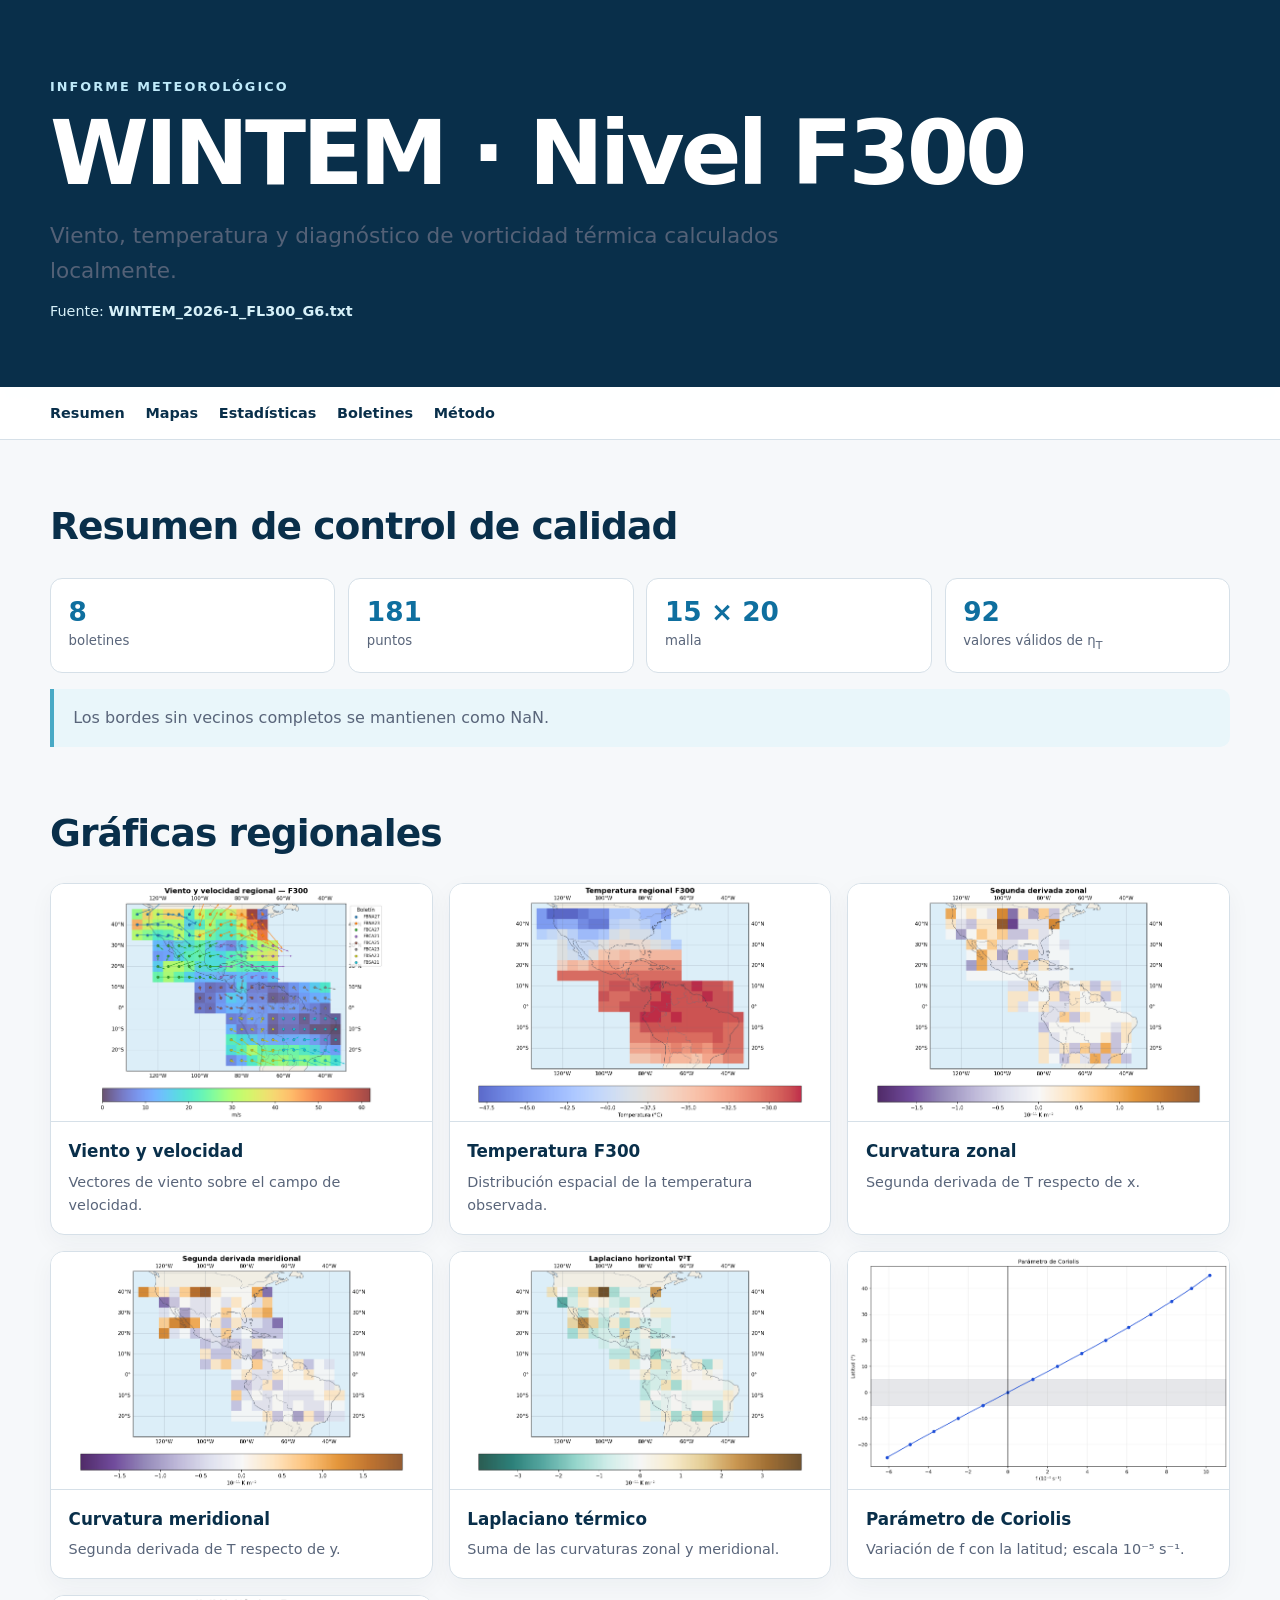
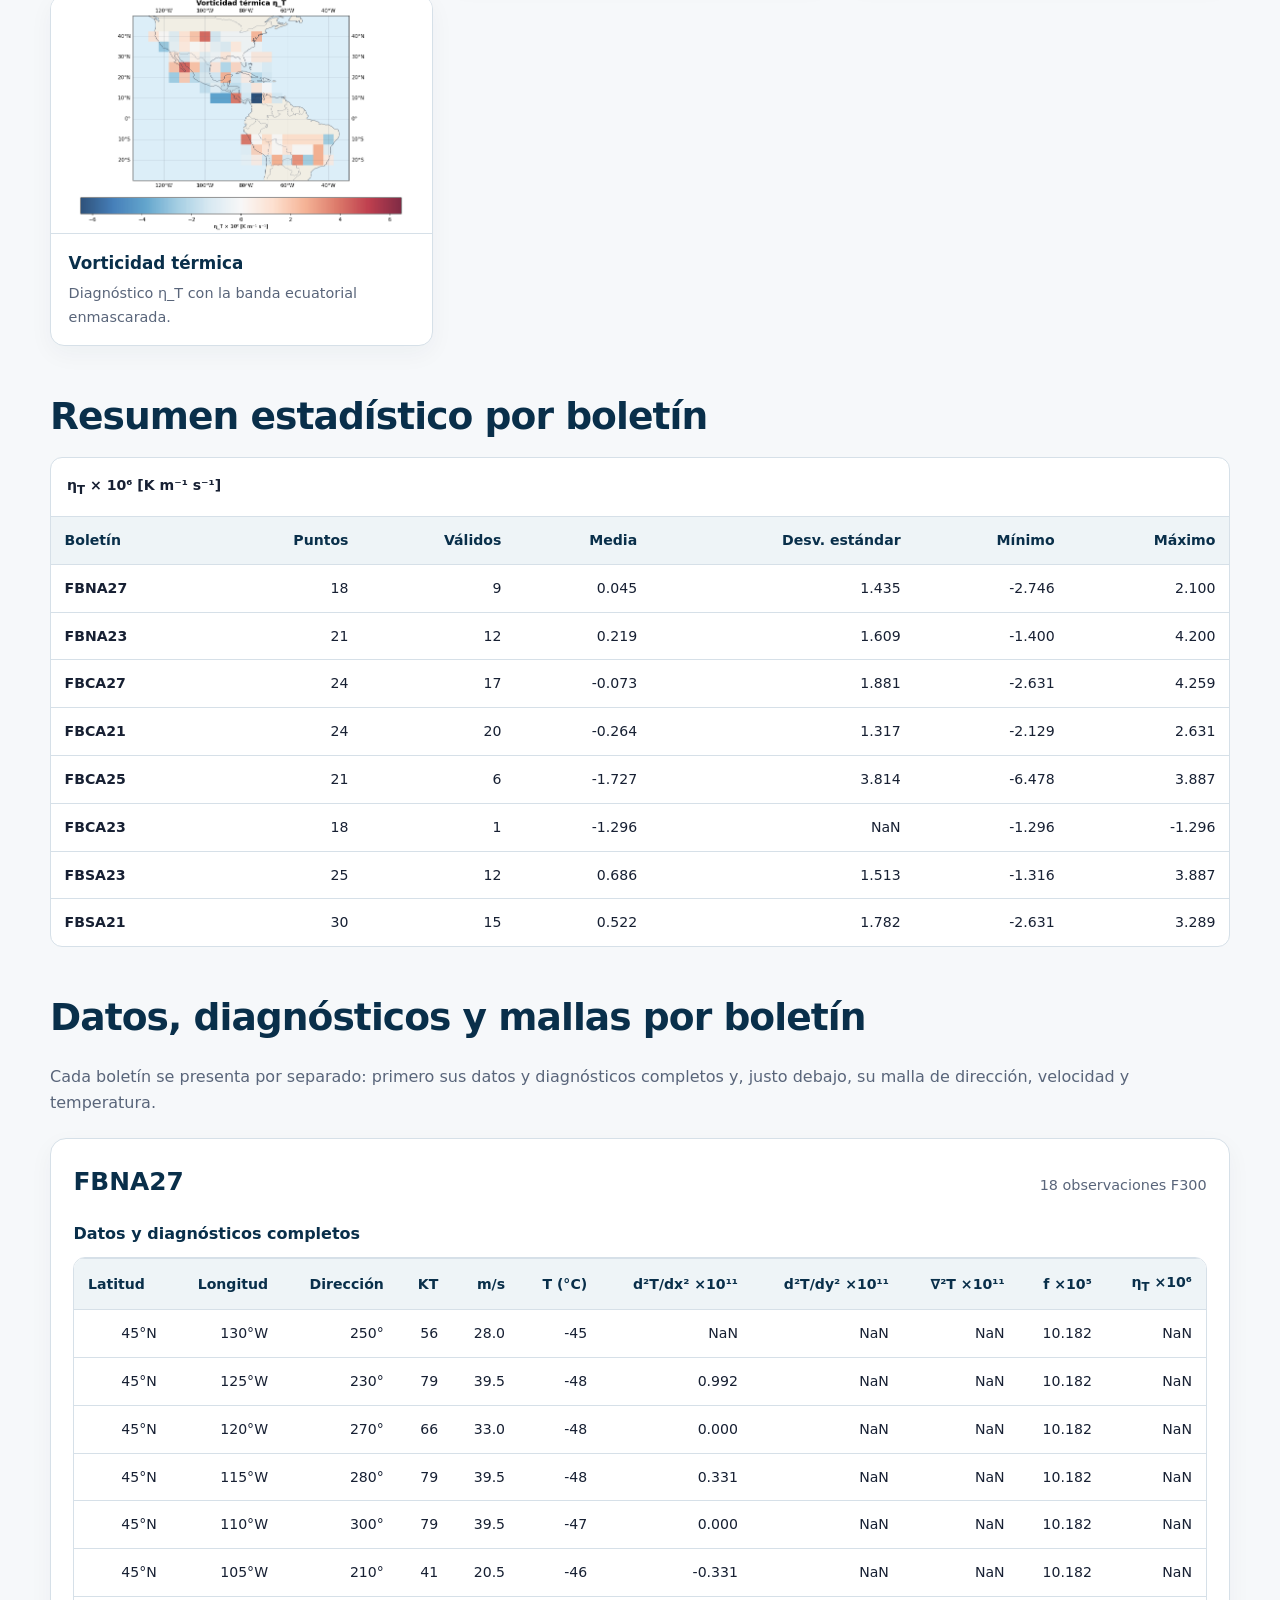
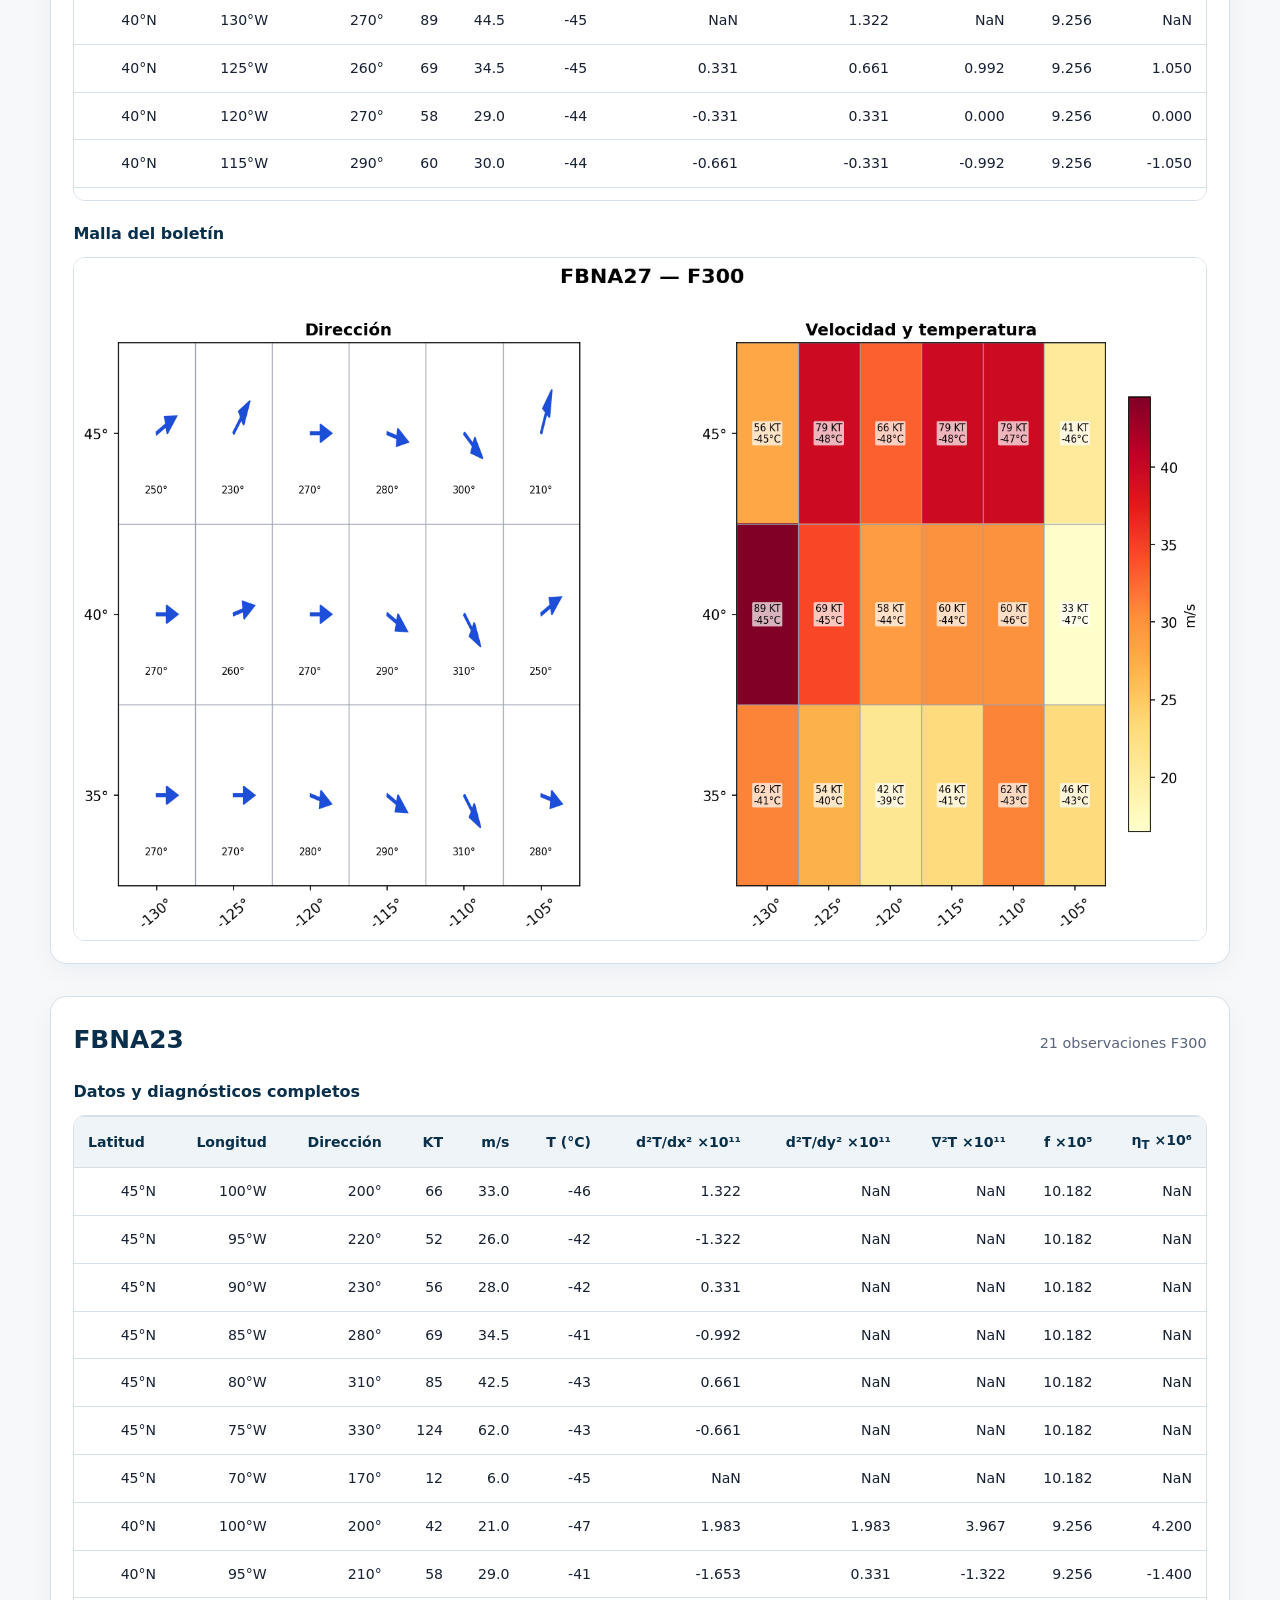
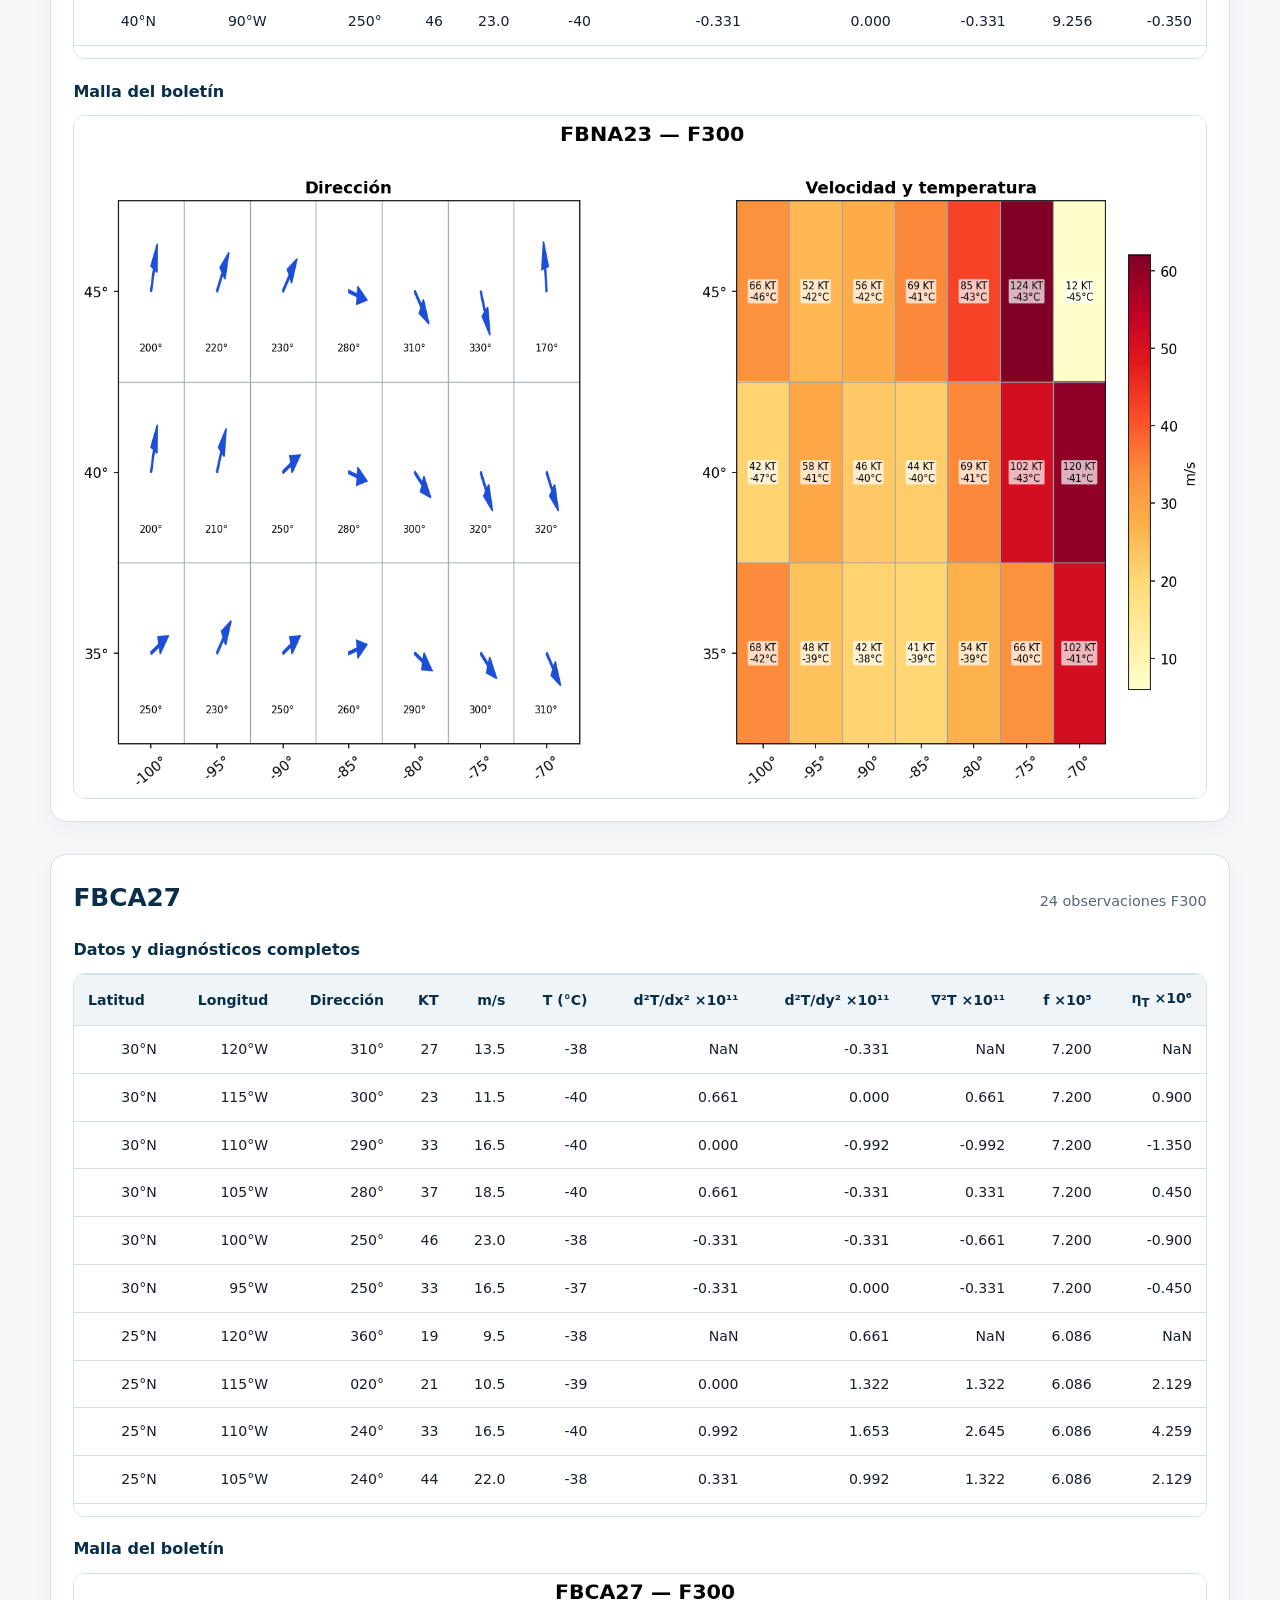
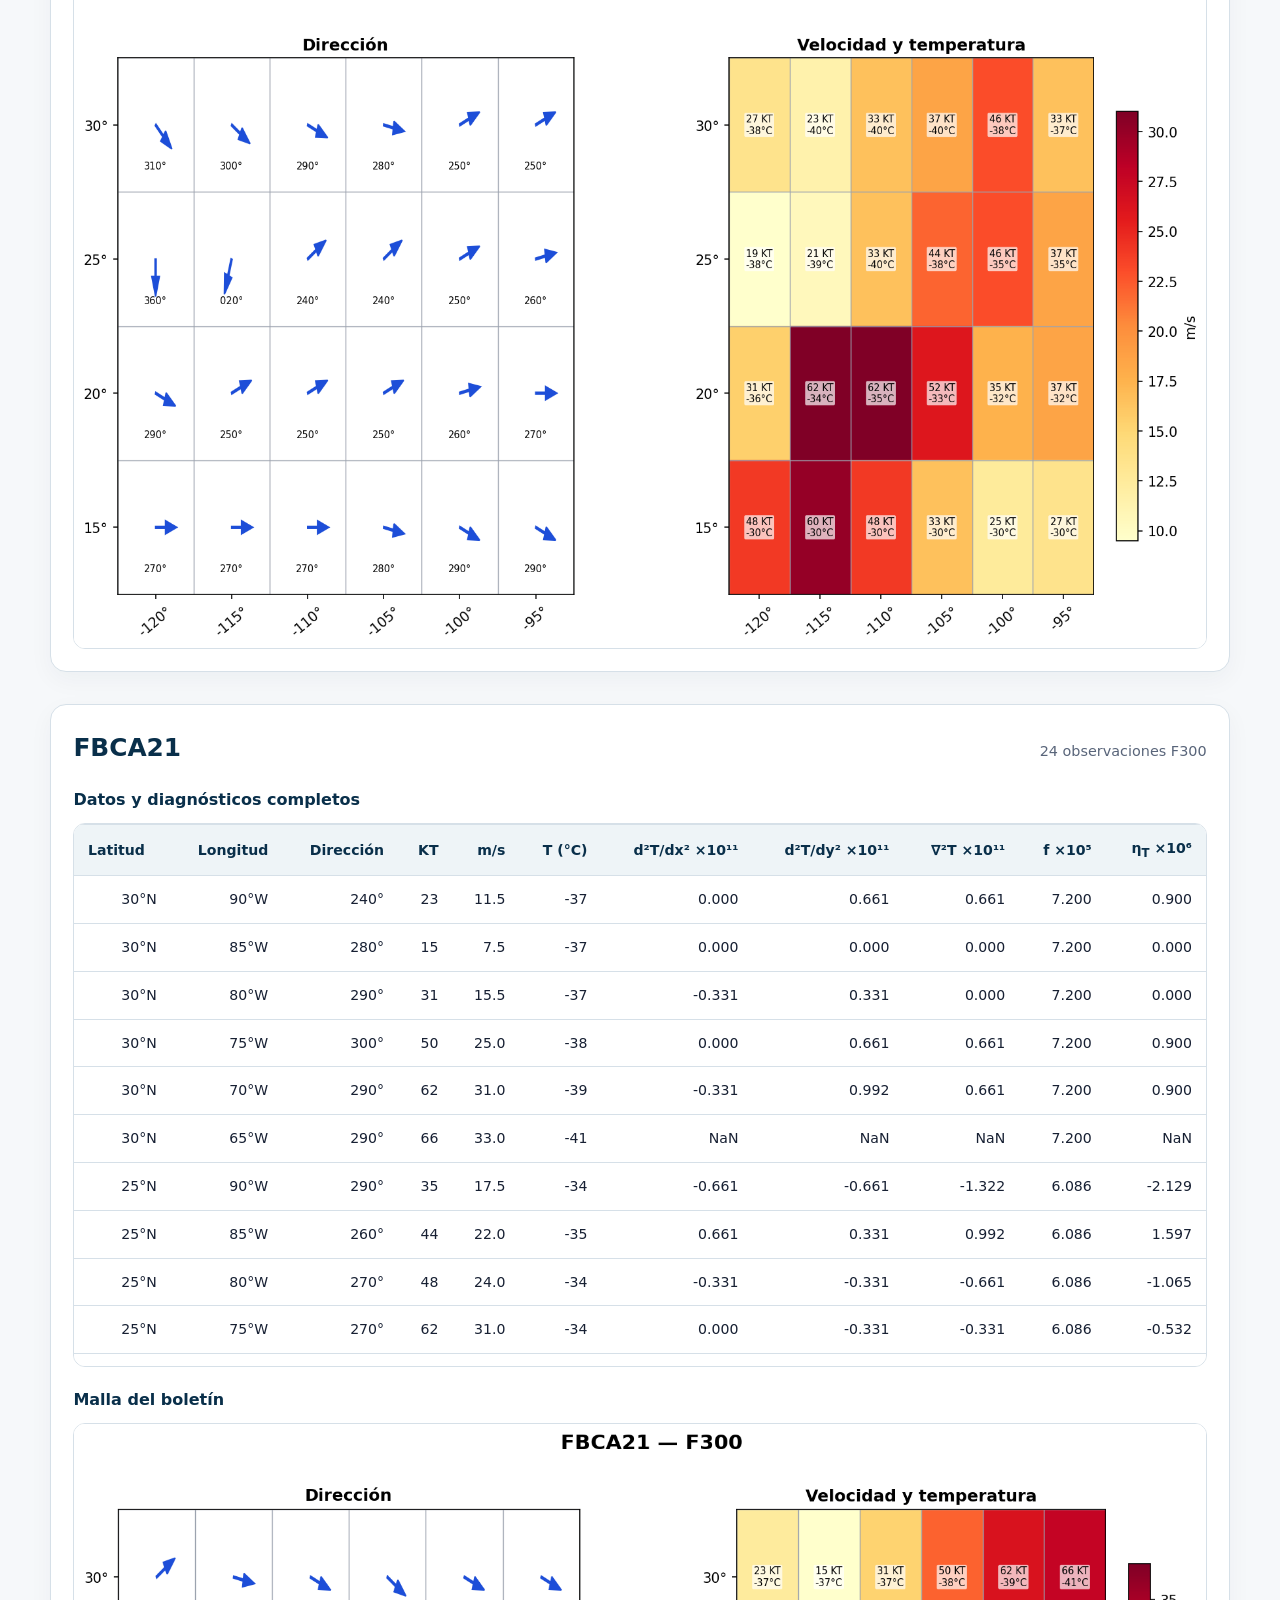
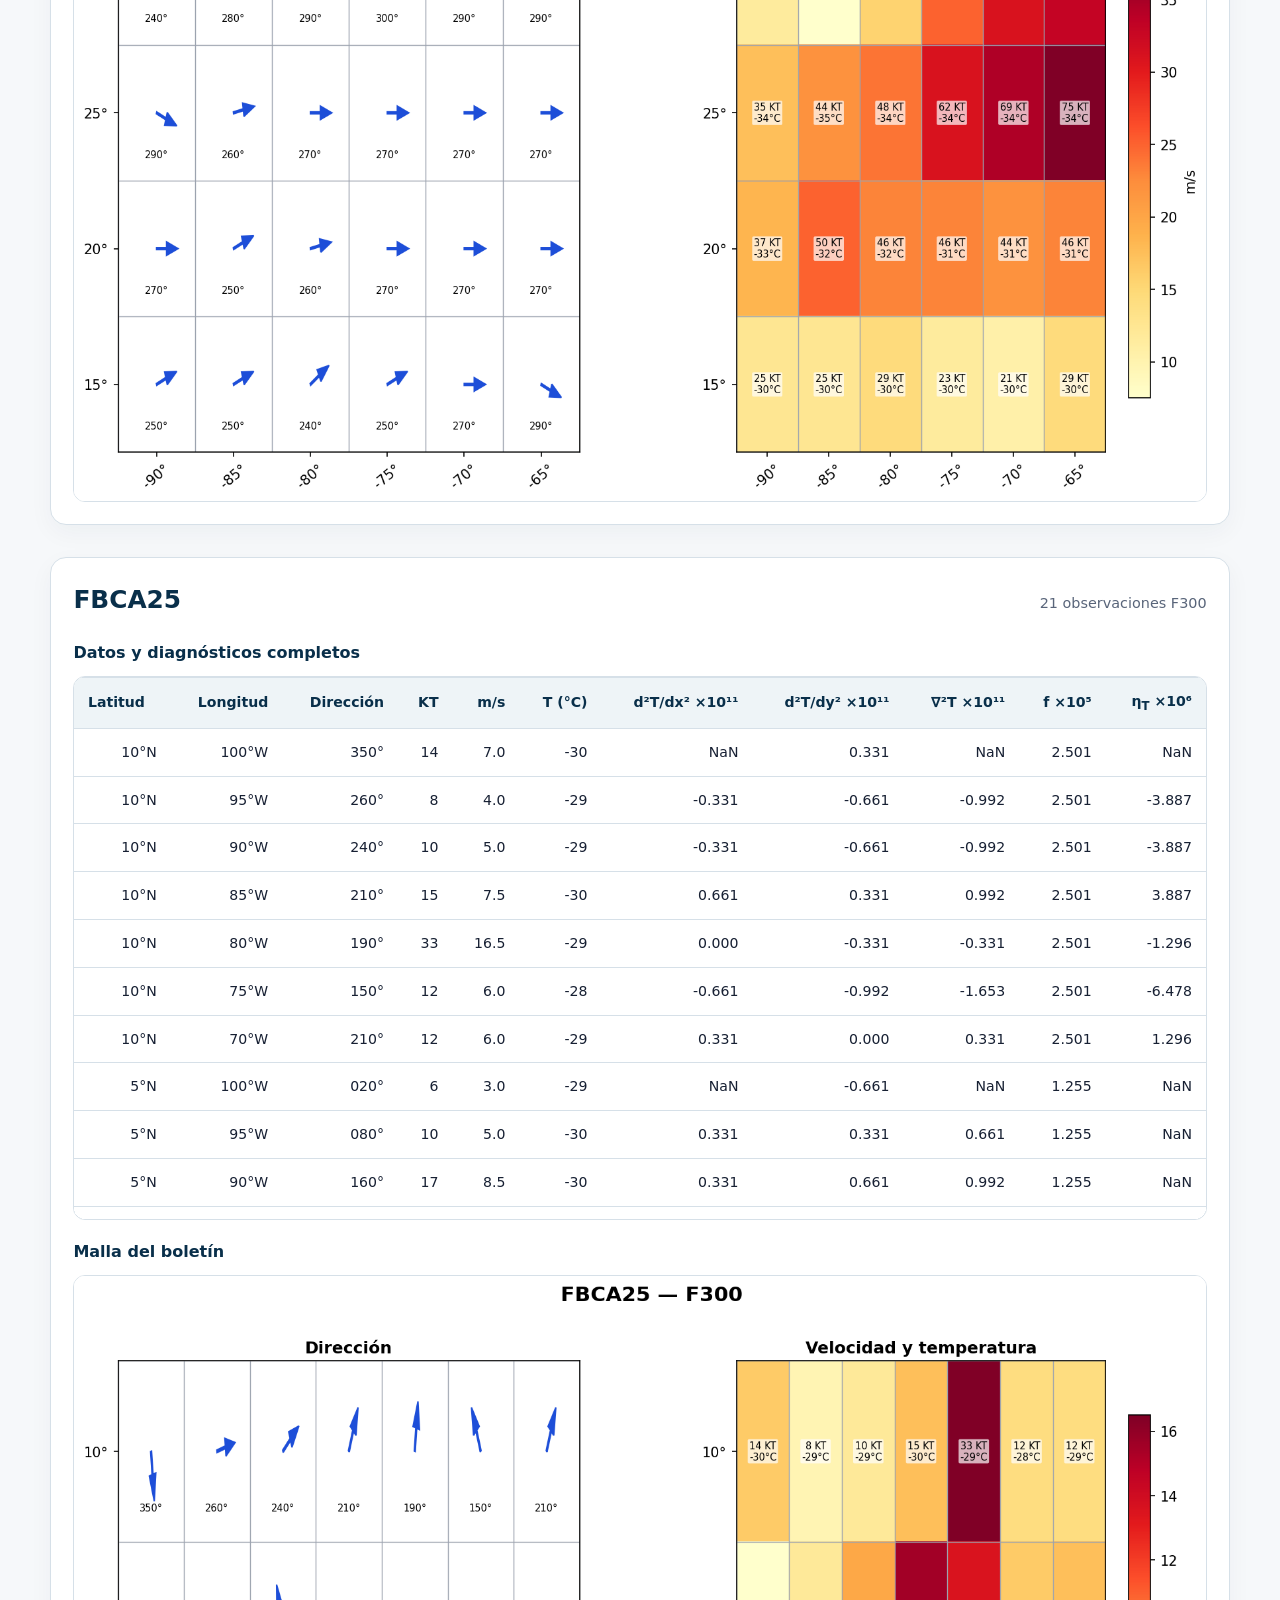
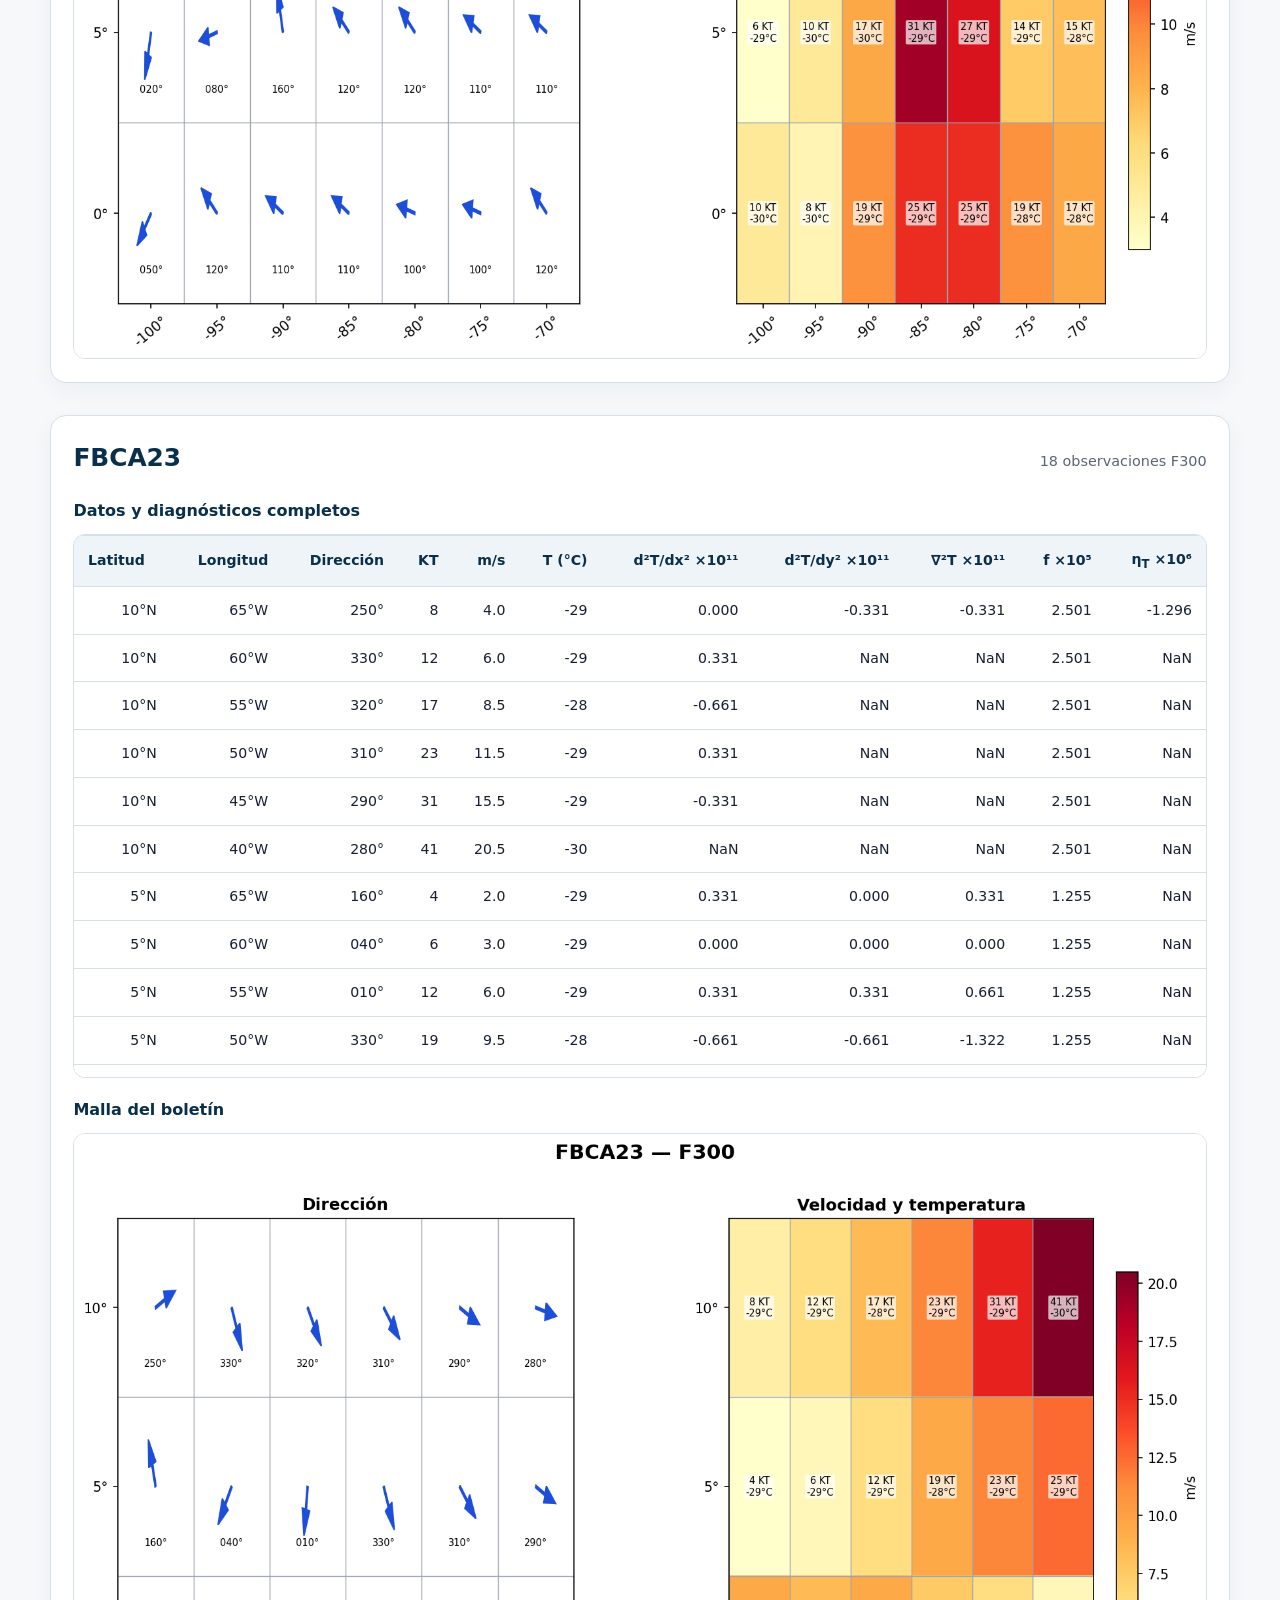
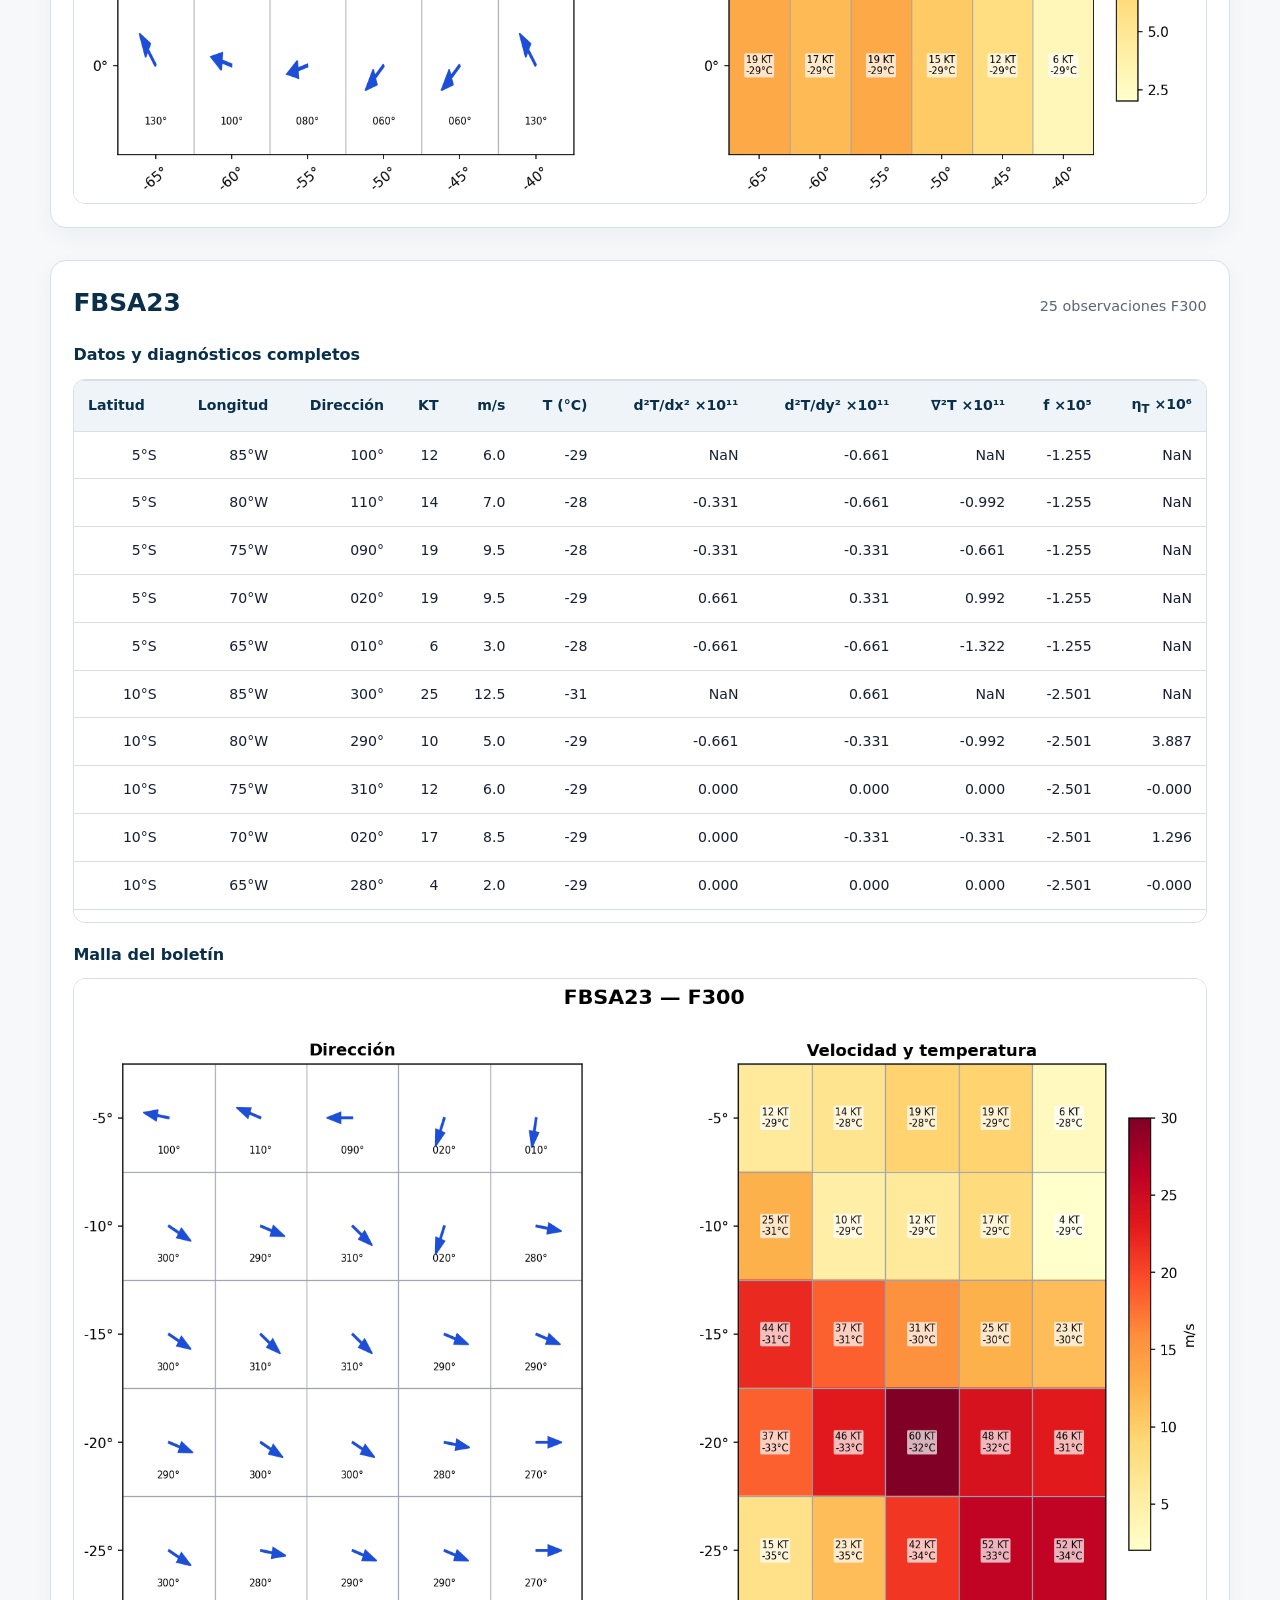
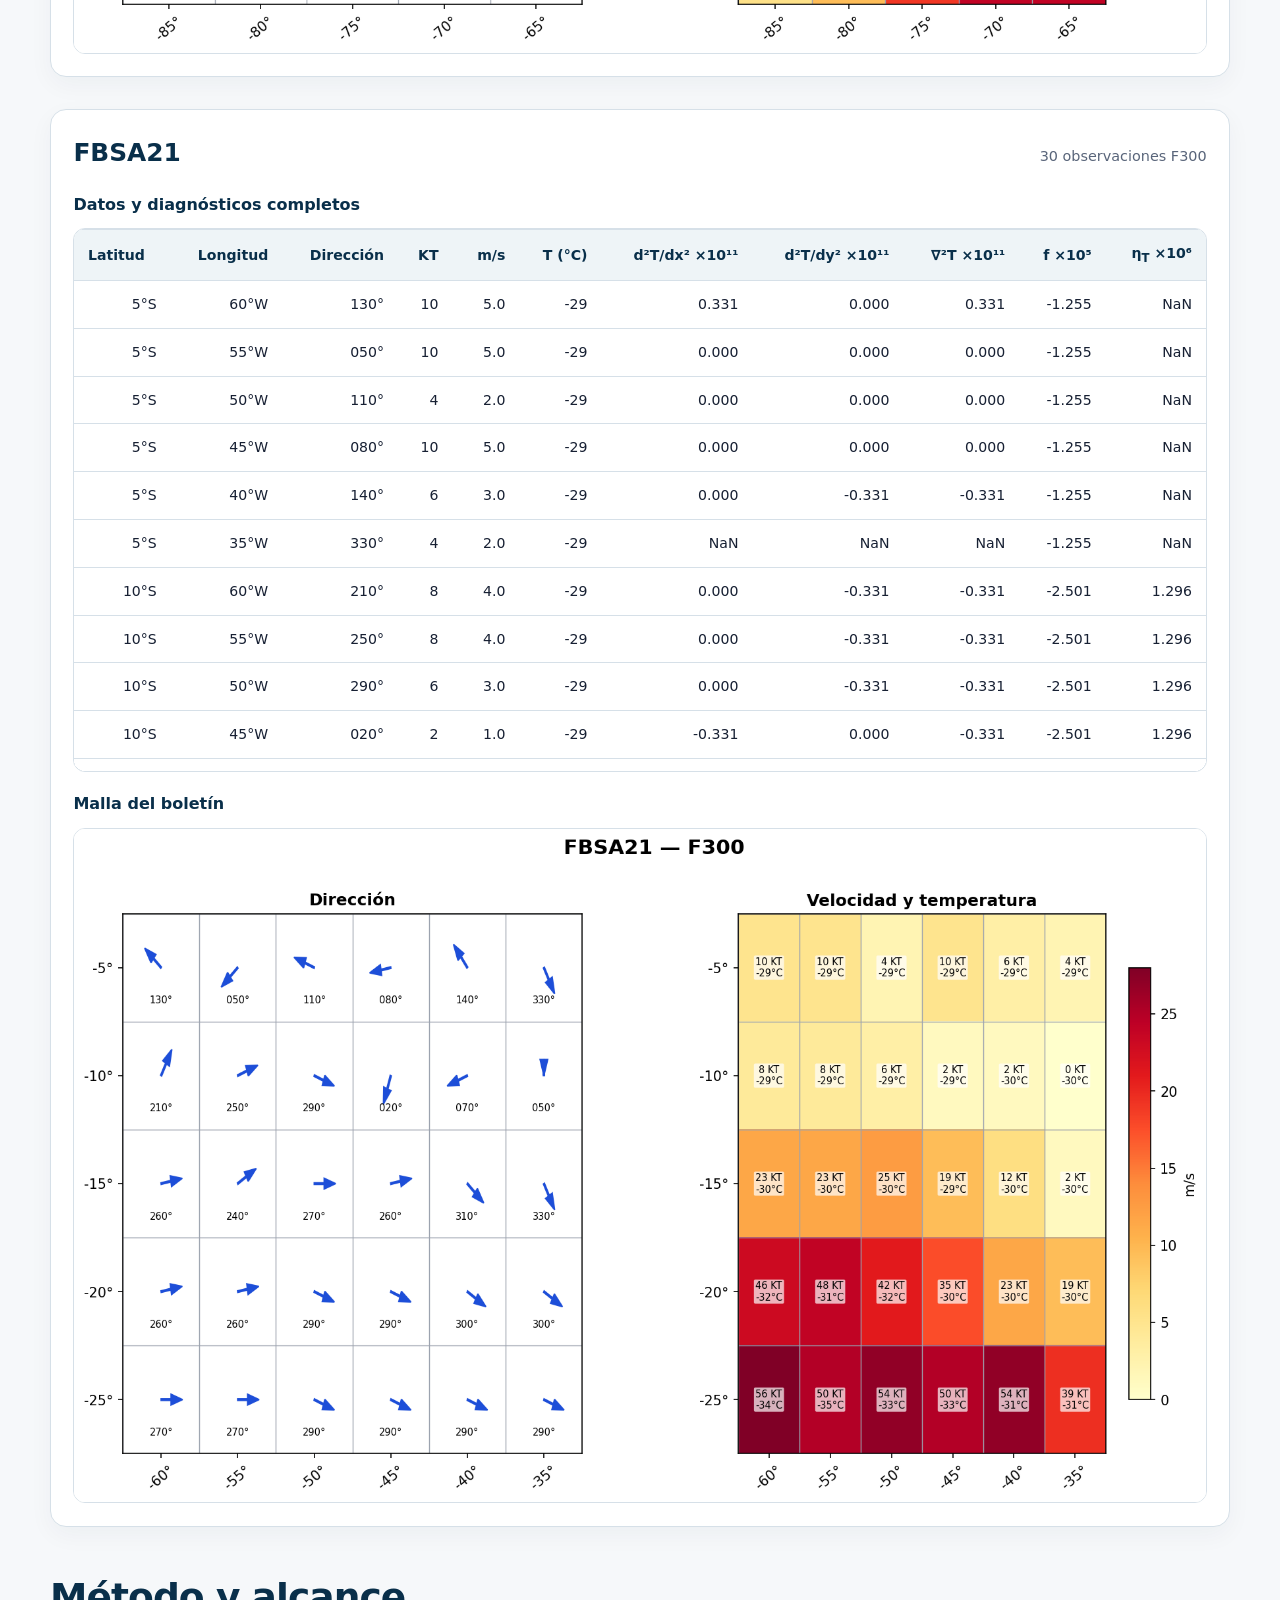
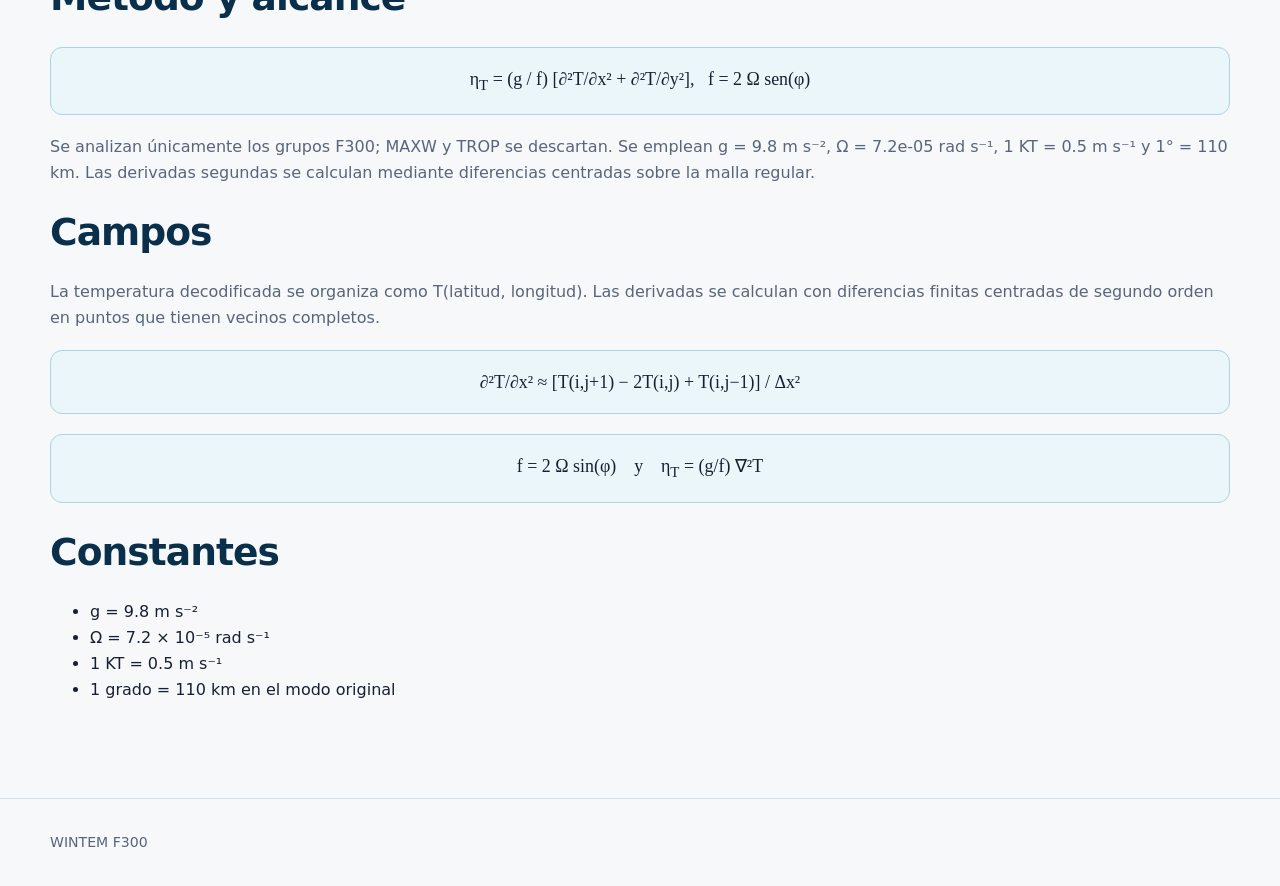
==== commit f8b7d929: "Change greeting from 'Hello' to 'Goodbye'" ====
--- a/docs/index.html
+++ b/docs/index.html
@@ -3,13 +3,13 @@
 <head>
   <meta charset="utf-8">
   <meta name="viewport" content="width=device-width, initial-scale=1">
-  <meta name="description" content="Informe estático WINTEM F300 y vorticidad térmica.">
+  <meta name="description" content="Informe WINTEM F300 y vorticidad térmica.">
   <title>Informe WINTEM F300</title>
   <link rel="stylesheet" href="assets/style.css">
 </head>
 <body>
   <header class="hero"><div class="wrap">
-    <p class="eyebrow">INFORME METEOROLÓGICO ESTÁTICO</p>
+    <p class="eyebrow">INFORME METEOROLÓGICO</p>
     <h1>WINTEM · Nivel F300</h1>
     <p class="lead">Viento, temperatura y diagnóstico de vorticidad térmica calculados localmente.</p>
     <p class="meta">Fuente: <strong>WINTEM_2026-1_FL300_G6.txt</strong></p>
@@ -26,23 +26,26 @@
       <h2>Resumen de control de calidad</h2>
       <div class="metrics">
         <article><strong>8</strong><span>boletines</span></article>
-        <article><strong>181</strong><span>observaciones</span></article>
+        <article><strong>181</strong><span>puntos</span></article>
         <article><strong>15 × 20</strong><span>malla</span></article>
-        <article><strong>181</strong><span>celdas observadas</span></article>
-        <article><strong>119</strong><span>celdas sin dato</span></article>
         <article><strong>92</strong><span>valores válidos de η<sub>T</sub></span></article>
       </div>
-      <p class="note">Una celda sin dato es una posición de la malla combinada para la que ningún boletín
-      aporta temperatura. No representa necesariamente una falla instrumental. Los bordes, los huecos sin
-      vecinos completos y la banda |φ| ≤ 5° se mantienen como NaN.</p>
+      <p class="note">Los bordes sin vecinos completos se mantienen como NaN.</p>
     </section>
 
     
 
     <section id="productos">
-      <h2>Productos regionales</h2>
-      <p>Seleccione cualquier figura para verla a resolución completa.</p>
-      <div class="figure-grid"><article class='figure-card'><button class='image-button' type='button' data-lightbox-src='assets/figures/00_resumen.png' data-lightbox-alt='Resumen' aria-label='Ampliar Resumen'><img loading='lazy' src='assets/figures/00_resumen.png' alt='Resumen'></button><div><h3>Resumen</h3><p>Indicadores de cobertura y control de calidad.</p></div></article><article class='figure-card'><button class='image-button' type='button' data-lightbox-src='assets/figures/01_viento.png' data-lightbox-alt='Viento y velocidad' aria-label='Ampliar Viento y velocidad'><img loading='lazy' src='assets/figures/01_viento.png' alt='Viento y velocidad'></button><div><h3>Viento y velocidad</h3><p>Vectores de viento sobre el campo de velocidad.</p></div></article><article class='figure-card'><button class='image-button' type='button' data-lightbox-src='assets/figures/02_temperatura.png' data-lightbox-alt='Temperatura F300' aria-label='Ampliar Temperatura F300'><img loading='lazy' src='assets/figures/02_temperatura.png' alt='Temperatura F300'></button><div><h3>Temperatura F300</h3><p>Distribución espacial de la temperatura observada.</p></div></article><article class='figure-card'><button class='image-button' type='button' data-lightbox-src='assets/figures/03_derivada_zonal.png' data-lightbox-alt='Curvatura zonal' aria-label='Ampliar Curvatura zonal'><img loading='lazy' src='assets/figures/03_derivada_zonal.png' alt='Curvatura zonal'></button><div><h3>Curvatura zonal</h3><p>Segunda derivada de T respecto de x.</p></div></article><article class='figure-card'><button class='image-button' type='button' data-lightbox-src='assets/figures/04_derivada_meridional.png' data-lightbox-alt='Curvatura meridional' aria-label='Ampliar Curvatura meridional'><img loading='lazy' src='assets/figures/04_derivada_meridional.png' alt='Curvatura meridional'></button><div><h3>Curvatura meridional</h3><p>Segunda derivada de T respecto de y.</p></div></article><article class='figure-card'><button class='image-button' type='button' data-lightbox-src='assets/figures/05_laplaciano.png' data-lightbox-alt='Laplaciano térmico' aria-label='Ampliar Laplaciano térmico'><img loading='lazy' src='assets/figures/05_laplaciano.png' alt='Laplaciano térmico'></button><div><h3>Laplaciano térmico</h3><p>Suma de las curvaturas zonal y meridional.</p></div></article><article class='figure-card'><button class='image-button' type='button' data-lightbox-src='assets/figures/06_coriolis.png' data-lightbox-alt='Parámetro de Coriolis' aria-label='Ampliar Parámetro de Coriolis'><img loading='lazy' src='assets/figures/06_coriolis.png' alt='Parámetro de Coriolis'></button><div><h3>Parámetro de Coriolis</h3><p>Variación de f con la latitud; escala 10⁻⁵ s⁻¹.</p></div></article><article class='figure-card'><button class='image-button' type='button' data-lightbox-src='assets/figures/07_vorticidad_termica.png' data-lightbox-alt='Vorticidad térmica' aria-label='Ampliar Vorticidad térmica'><img loading='lazy' src='assets/figures/07_vorticidad_termica.png' alt='Vorticidad térmica'></button><div><h3>Vorticidad térmica</h3><p>Diagnóstico η_T con la banda ecuatorial enmascarada.</p></div></article></div>
+      <h2>Gráficas regionales</h2>
+      <div class="figure-grid">
+        <article class='figure-card'>
+            <button class='image-button' type='button' data-lightbox-src='assets/figures/01_viento.png' data-lightbox-alt='Viento y velocidad' aria-label='Ampliar Viento y velocidad'>
+              <img loading='lazy' src='assets/figures/01_viento.png' alt='Viento y velocidad'>
+            </button>
+            <div>
+              <h3>Viento y velocidad</h3>
+              <p>Vectores de viento sobre el campo de velocidad.</p>
+            </div></article><article class='figure-card'><button class='image-button' type='button' data-lightbox-src='assets/figures/02_temperatura.png' data-lightbox-alt='Temperatura F300' aria-label='Ampliar Temperatura F300'><img loading='lazy' src='assets/figures/02_temperatura.png' alt='Temperatura F300'></button><div><h3>Temperatura F300</h3><p>Distribución espacial de la temperatura observada.</p></div></article><article class='figure-card'><button class='image-button' type='button' data-lightbox-src='assets/figures/03_derivada_zonal.png' data-lightbox-alt='Curvatura zonal' aria-label='Ampliar Curvatura zonal'><img loading='lazy' src='assets/figures/03_derivada_zonal.png' alt='Curvatura zonal'></button><div><h3>Curvatura zonal</h3><p>Segunda derivada de T respecto de x.</p></div></article><article class='figure-card'><button class='image-button' type='button' data-lightbox-src='assets/figures/04_derivada_meridional.png' data-lightbox-alt='Curvatura meridional' aria-label='Ampliar Curvatura meridional'><img loading='lazy' src='assets/figures/04_derivada_meridional.png' alt='Curvatura meridional'></button><div><h3>Curvatura meridional</h3><p>Segunda derivada de T respecto de y.</p></div></article><article class='figure-card'><button class='image-button' type='button' data-lightbox-src='assets/figures/05_laplaciano.png' data-lightbox-alt='Laplaciano térmico' aria-label='Ampliar Laplaciano térmico'><img loading='lazy' src='assets/figures/05_laplaciano.png' alt='Laplaciano térmico'></button><div><h3>Laplaciano térmico</h3><p>Suma de las curvaturas zonal y meridional.</p></div></article><article class='figure-card'><button class='image-button' type='button' data-lightbox-src='assets/figures/06_coriolis.png' data-lightbox-alt='Parámetro de Coriolis' aria-label='Ampliar Parámetro de Coriolis'><img loading='lazy' src='assets/figures/06_coriolis.png' alt='Parámetro de Coriolis'></button><div><h3>Parámetro de Coriolis</h3><p>Variación de f con la latitud; escala 10⁻⁵ s⁻¹.</p></div></article><article class='figure-card'><button class='image-button' type='button' data-lightbox-src='assets/figures/07_vorticidad_termica.png' data-lightbox-alt='Vorticidad térmica' aria-label='Ampliar Vorticidad térmica'><img loading='lazy' src='assets/figures/07_vorticidad_termica.png' alt='Vorticidad térmica'></button><div><h3>Vorticidad térmica</h3><p>Diagnóstico η_T con la banda ecuatorial enmascarada.</p></div></article></div>
     </section>
 
     <section id="estadisticas">
@@ -74,13 +77,14 @@
       g = 9.8 m s⁻², Ω = 7.2e-05 rad s⁻¹,
       1 KT = 0.5 m s⁻¹ y 1° = 110 km. Las derivadas segundas
       se calculan mediante diferencias centradas sobre la malla regular.</p>
-      <p>Este sitio es una instantánea de resultados: no recalcula datos en el navegador y no contiene
-      Tkinter, un servidor web ni un proceso Python remoto. Para actualizarlo se vuelve a ejecutar el
-      generador local con el nuevo WINTEM y se publican los archivos modificados de <code>docs/</code>.</p>
-      <p><a href="methodology.html">Metodología ampliada</a> · <a href="publishing.html">Guía de publicación</a></p>
+      <h2>Campos</h2>
+      <p>La temperatura decodificada se organiza como T(latitud, longitud). Las derivadas se calculan con diferencias finitas centradas de segundo orden en puntos que tienen vecinos completos.</p>
+      <div class="formula">∂²T/∂x² ≈ [T(i,j+1) − 2T(i,j) + T(i,j−1)] / Δx²</div>
+      <div class="formula">f = 2 Ω sin(φ) &nbsp;&nbsp; y &nbsp;&nbsp; η<sub>T</sub> = (g/f) ∇²T</div>
+      <h2>Constantes</h2><ul><li>g = 9.8 m s⁻²</li><li>Ω = 7.2 × 10⁻⁵ rad s⁻¹</li><li>1 KT = 0.5 m s⁻¹</li><li>1 grado = 110 km en el modo original</li></ul>
     </section>
   </main>
-  <footer><div class="wrap">WINTEM F300 · Producto científico para análisis académico. Verifique los datos antes de decisiones operativas.</div></footer>
+  <footer><div class="wrap">WINTEM F300</div></footer>
   <div class="lightbox" id="image-lightbox" role="dialog" aria-modal="true" aria-label="Vista ampliada" hidden>
     <button class="lightbox-close" type="button" aria-label="Cerrar vista ampliada">×</button>
     <img src="" alt="">
--- a/docs/assets/style.css
+++ b/docs/assets/style.css
@@ -57,6 +57,16 @@
 th, td { padding: .75rem .85rem; border-top: 1px solid var(--line); text-align: right; white-space: nowrap; }
 th:first-child { text-align: left; }
 thead th { color: var(--navy); background: #eef4f7; }
+.bulletin-list { display: grid; gap: 2rem; margin-top: 1.4rem; }
+.bulletin-detail { padding: 1.4rem; border: 1px solid var(--line); border-radius: 16px; background: white; box-shadow: 0 8px 25px #18354a0b; }
+.bulletin-heading { display: flex; align-items: baseline; justify-content: space-between; gap: 1rem; margin-bottom: 1rem; }
+.bulletin-heading h3 { font-size: 1.55rem; }
+.bulletin-heading span { color: var(--muted); font-size: .9rem; }
+.bulletin-detail h4 { margin: 1.2rem 0 .65rem; color: var(--navy); font-size: 1rem; }
+.bulletin-table { max-height: 34rem; overflow: auto; }
+.bulletin-table thead { position: sticky; top: 0; z-index: 2; }
+.bulletin-grid { overflow: hidden; border: 1px solid var(--line); border-radius: 12px; background: white; }
+.bulletin-grid img { display: block; width: 100%; height: auto; object-fit: contain; }
 .formula { margin: 1.2rem 0; padding: 1.3rem; overflow-x: auto; border: 1px solid #add3e0; border-radius: 12px; background: #eaf6fa; font: 1.12rem Georgia, serif; text-align: center; }
 code { padding: .1rem .3rem; border-radius: 4px; background: #e8edf1; }
 a { color: #08759f; }
@@ -102,6 +112,8 @@
   .hero { padding: 3.4rem 0 3rem; }
   .wrap { width: min(100% - 1.4rem, 1180px); }
   .section-nav .wrap { gap: 1rem; }
+  .bulletin-detail { padding: .8rem; }
+  .bulletin-heading { display: block; }
 }
 @media print {
   .section-nav { display: none; }
